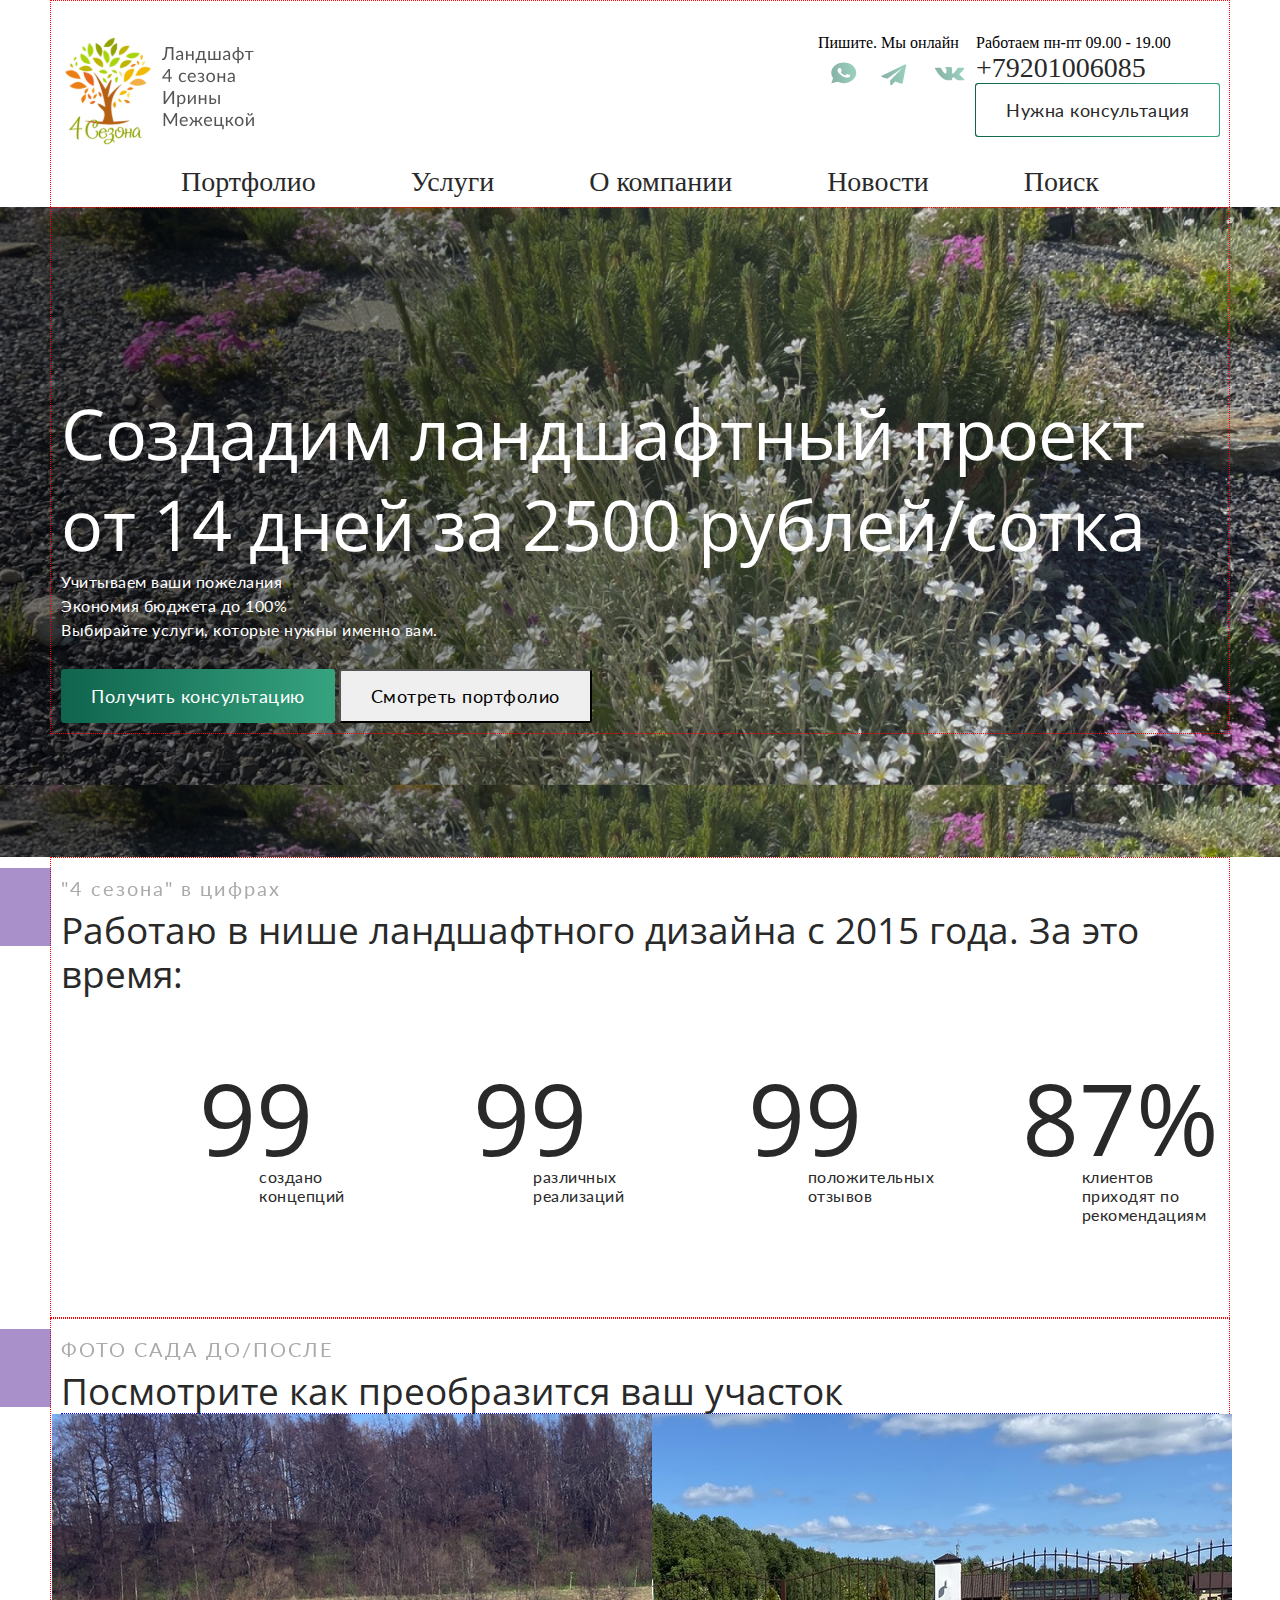
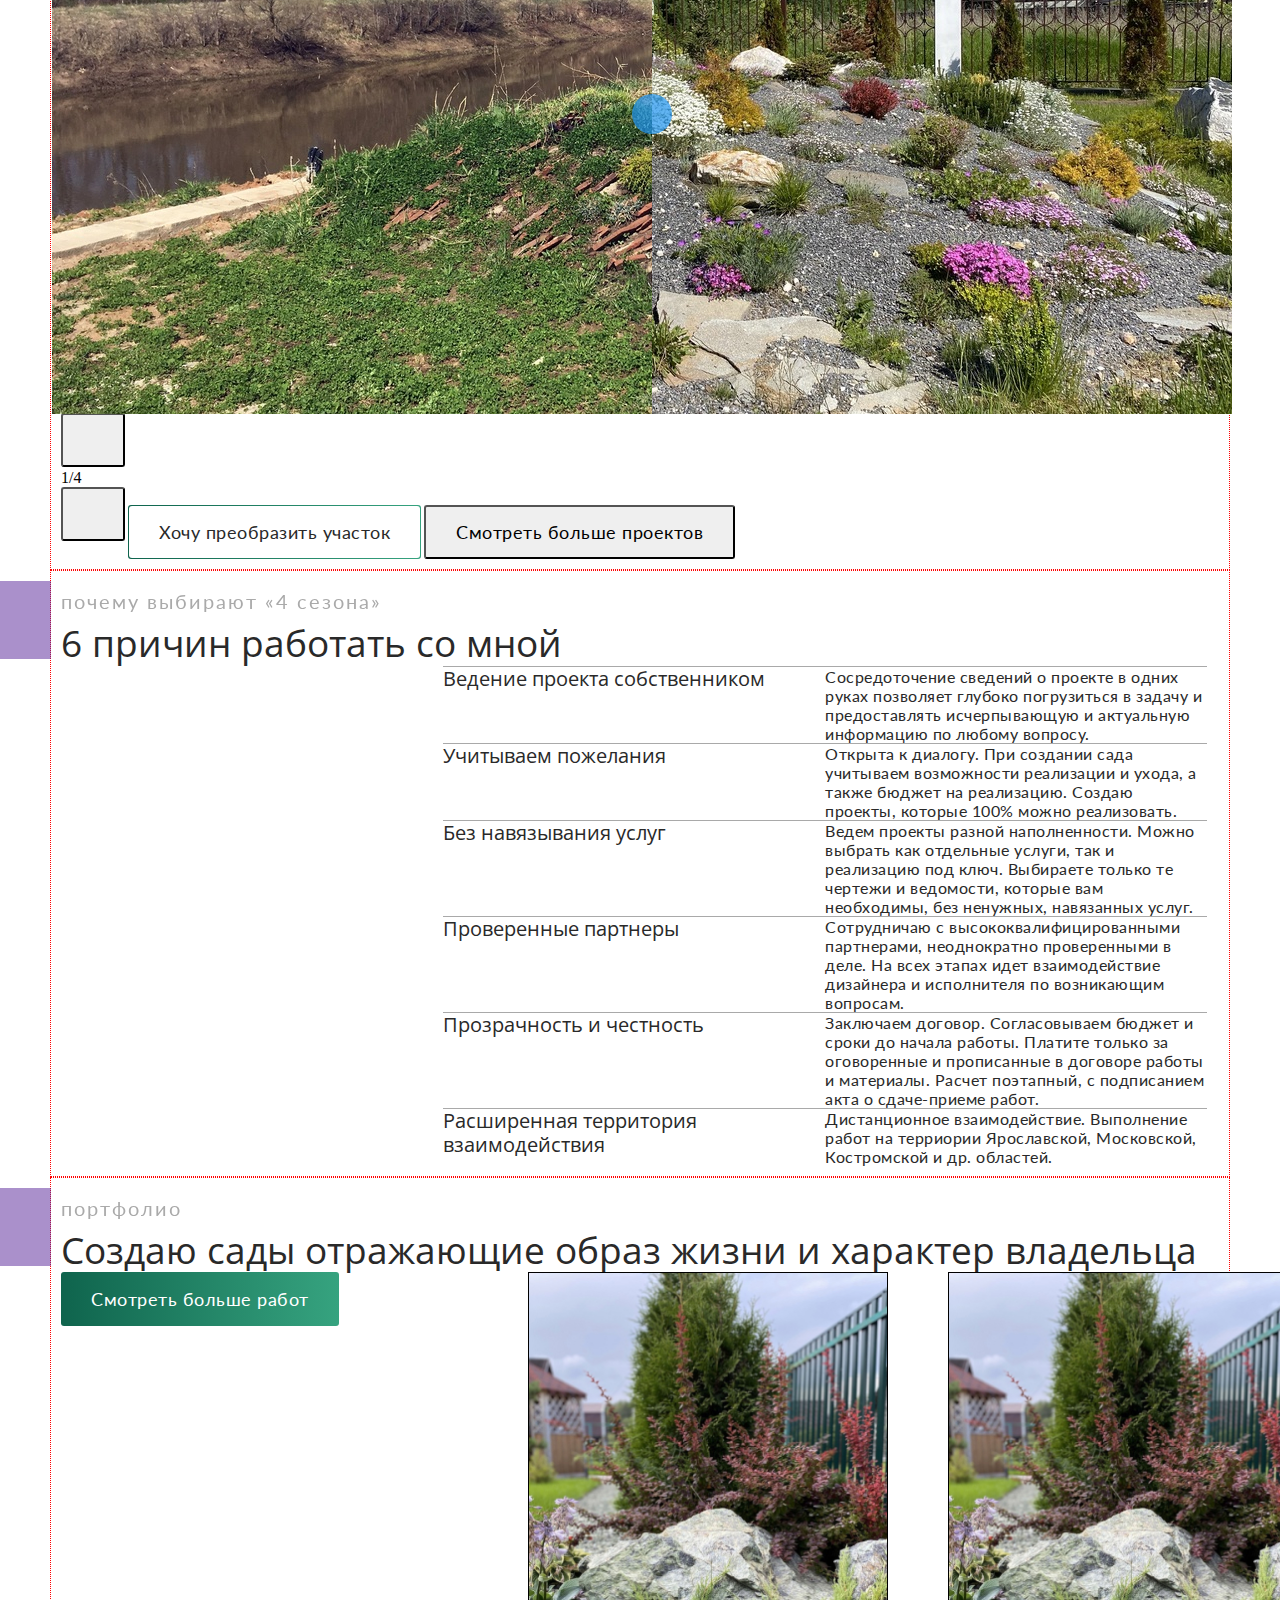
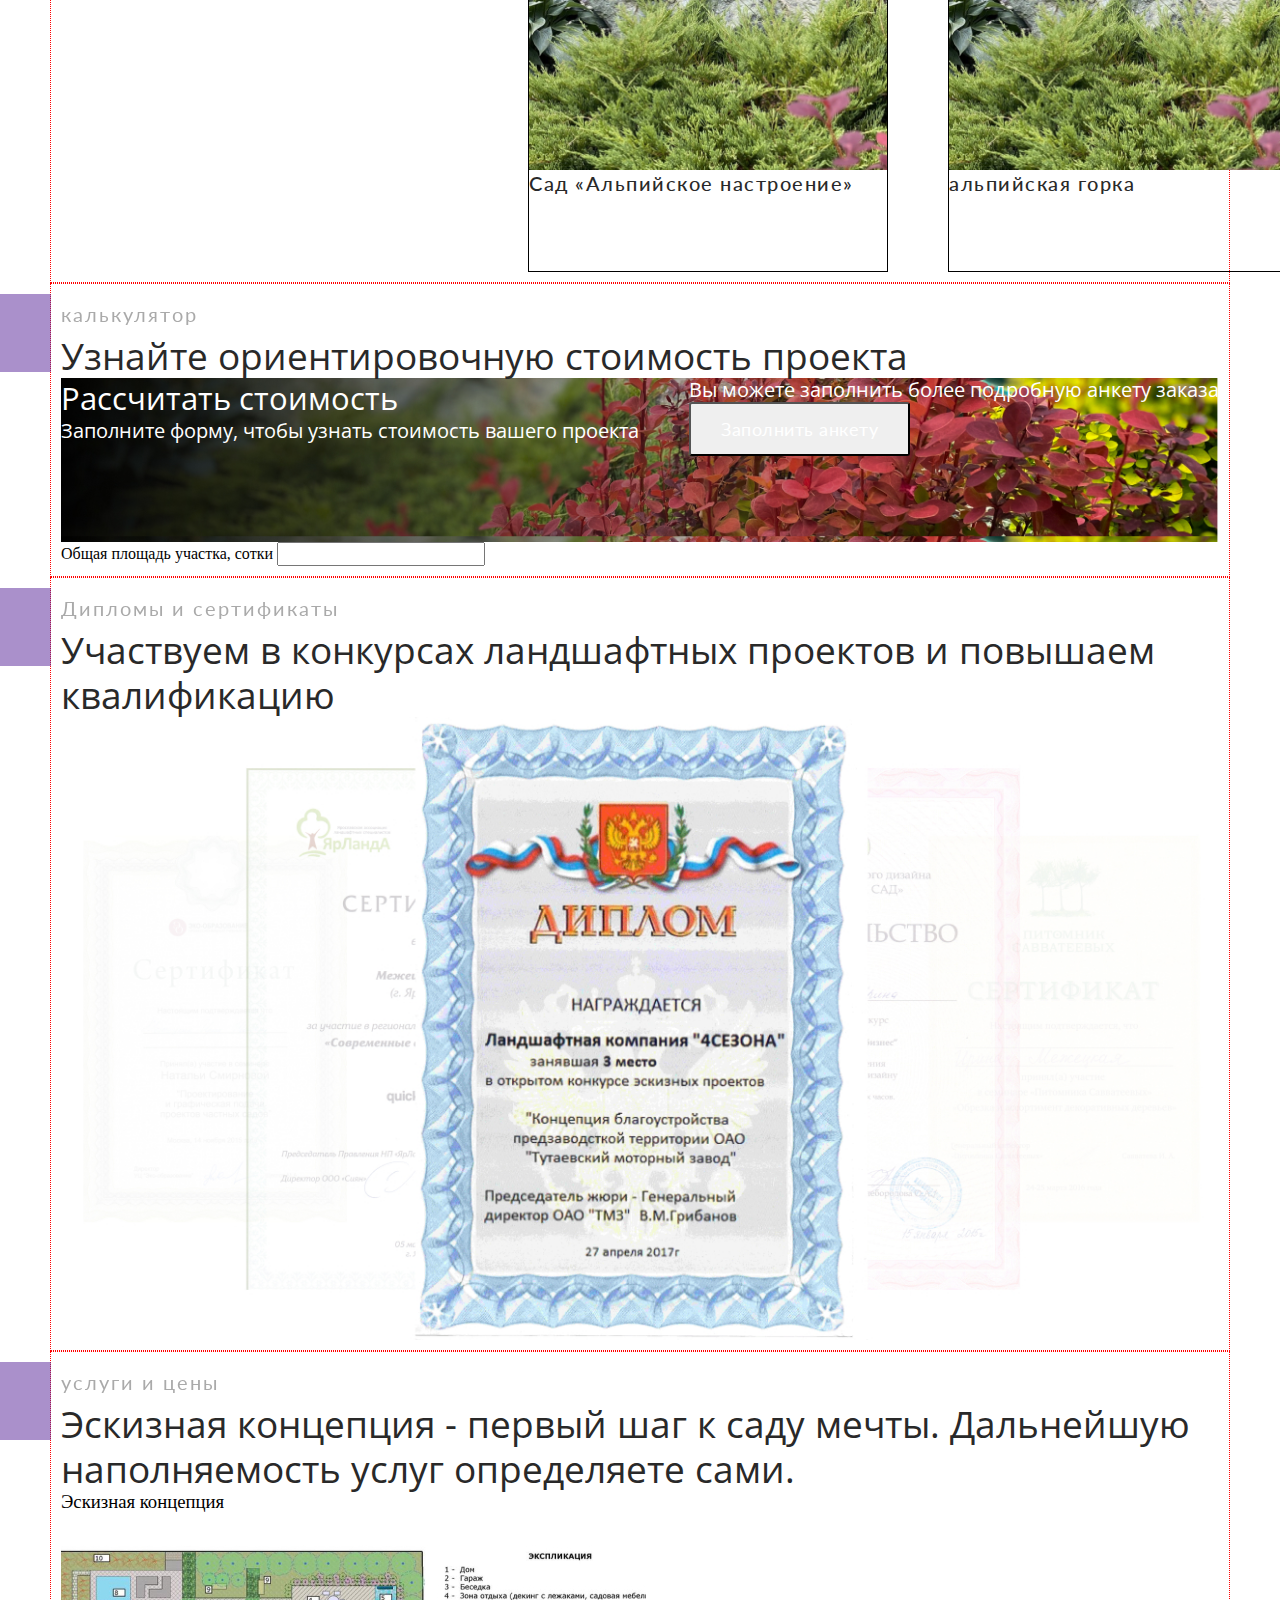
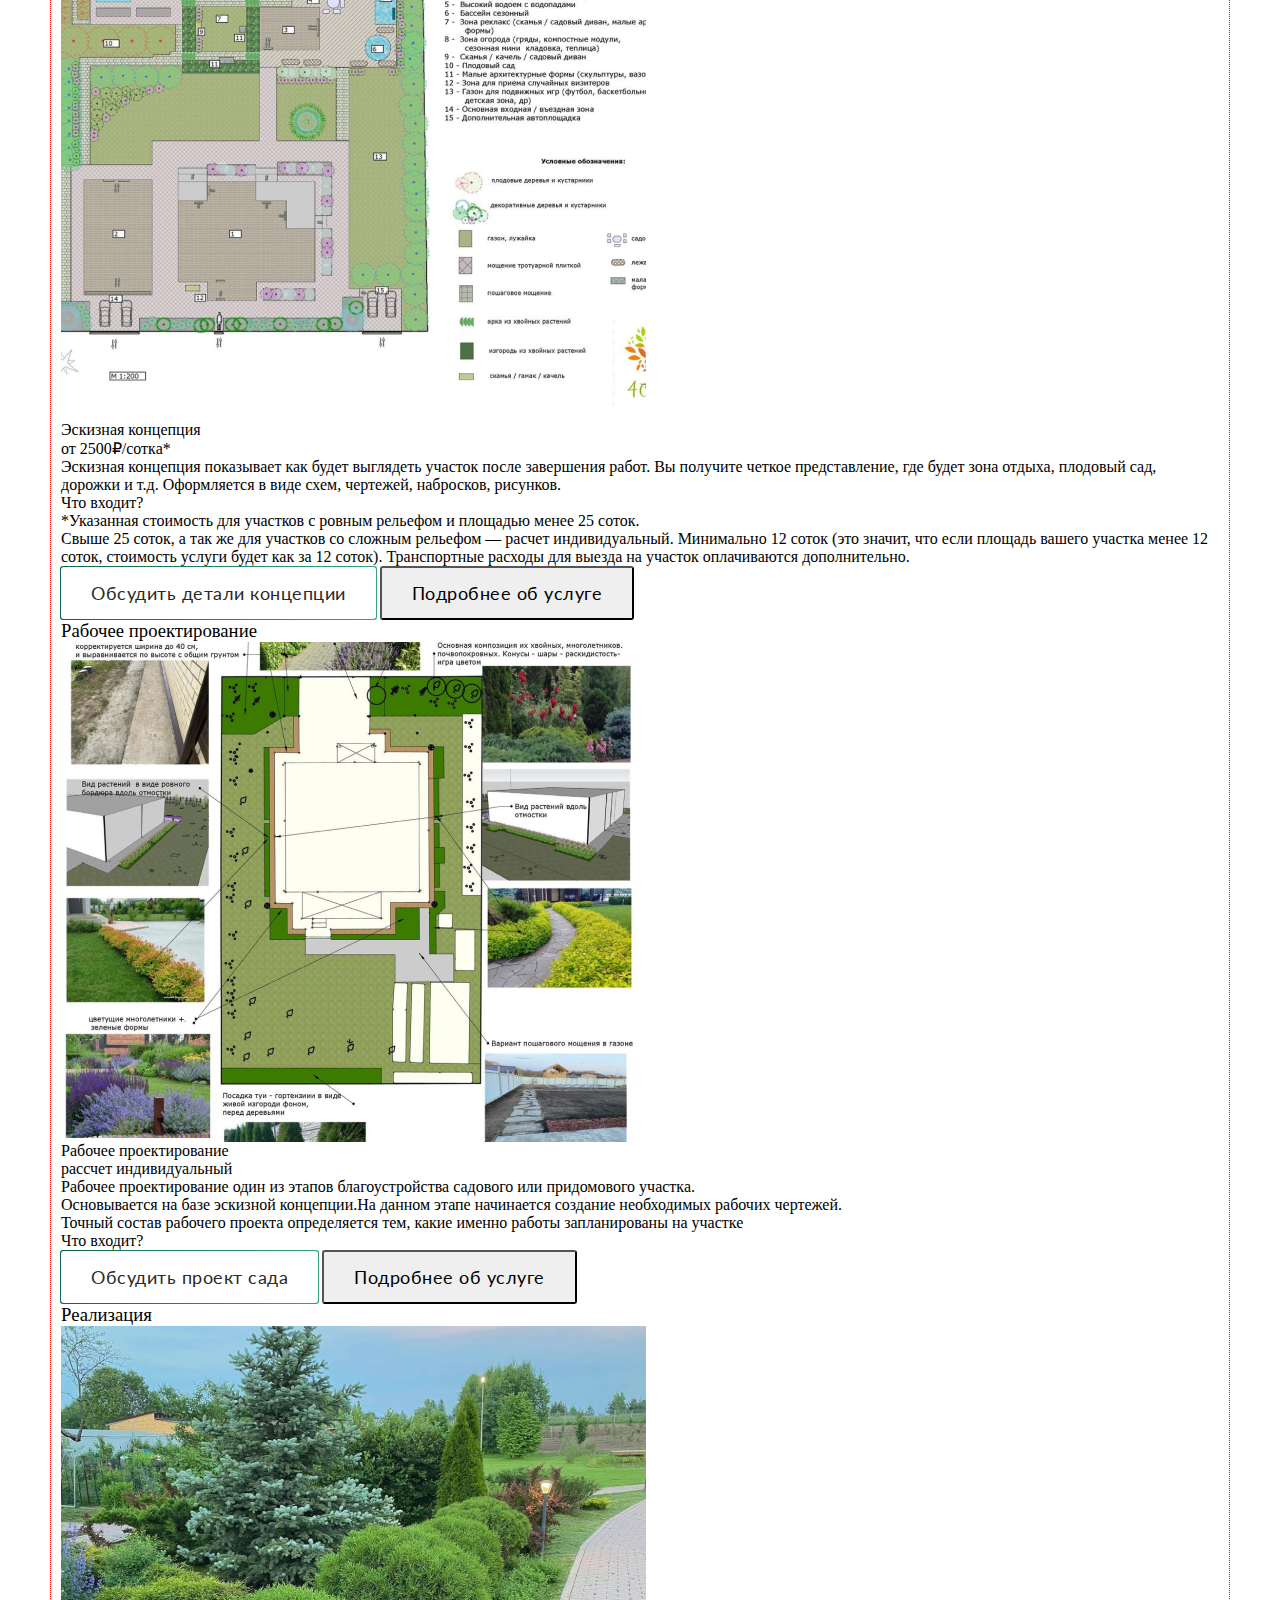
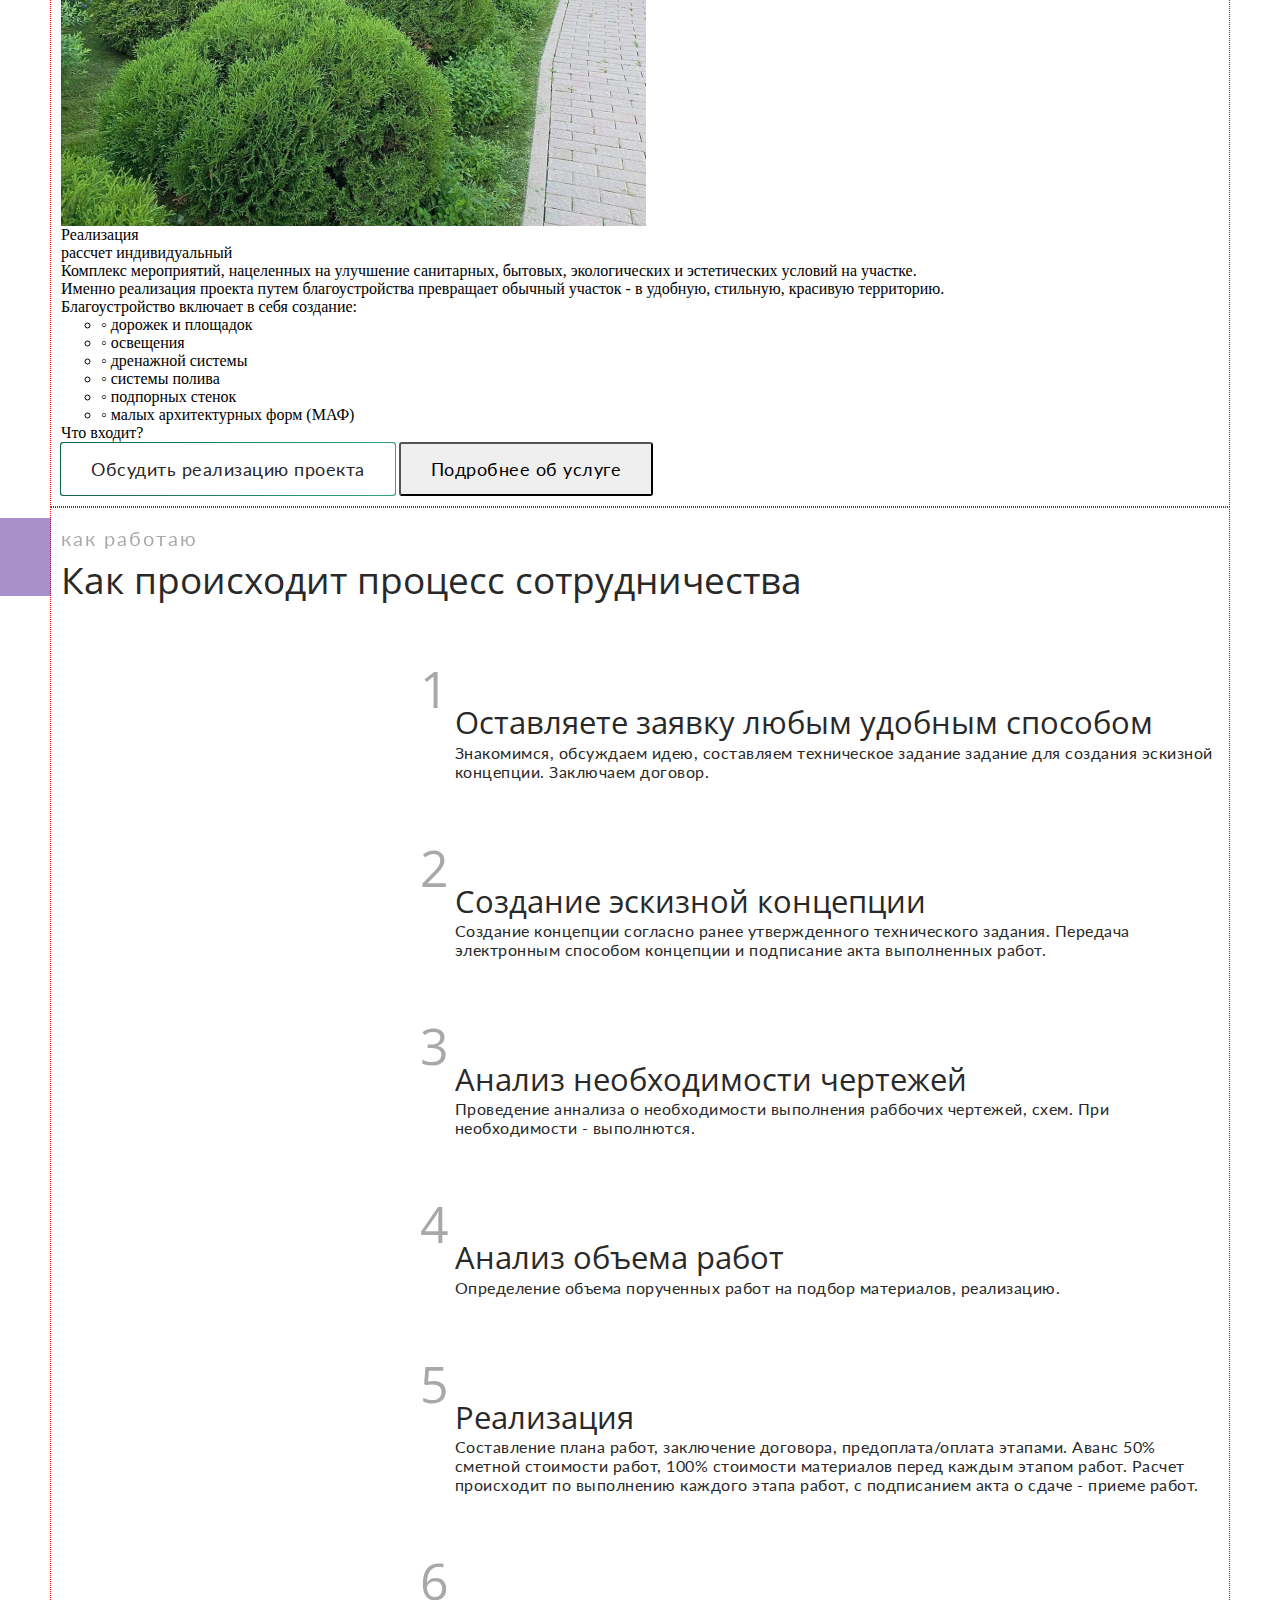
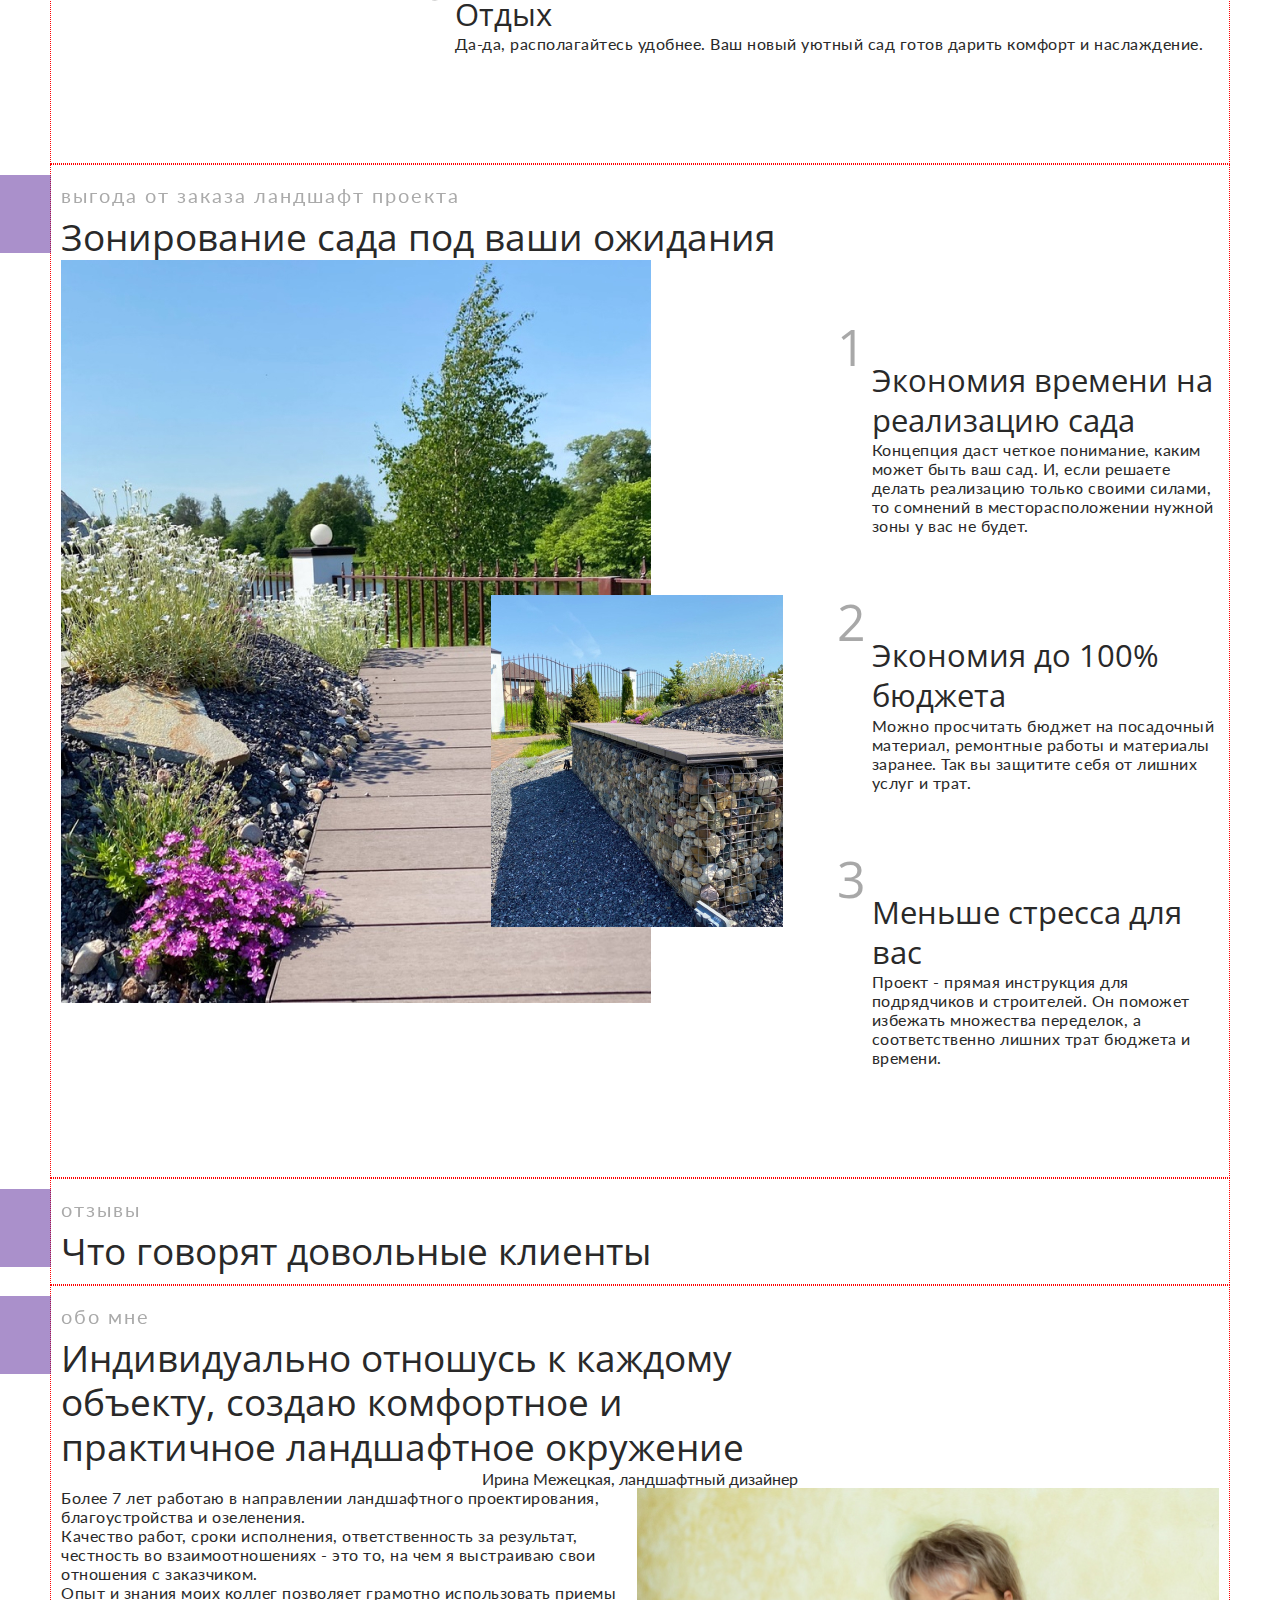
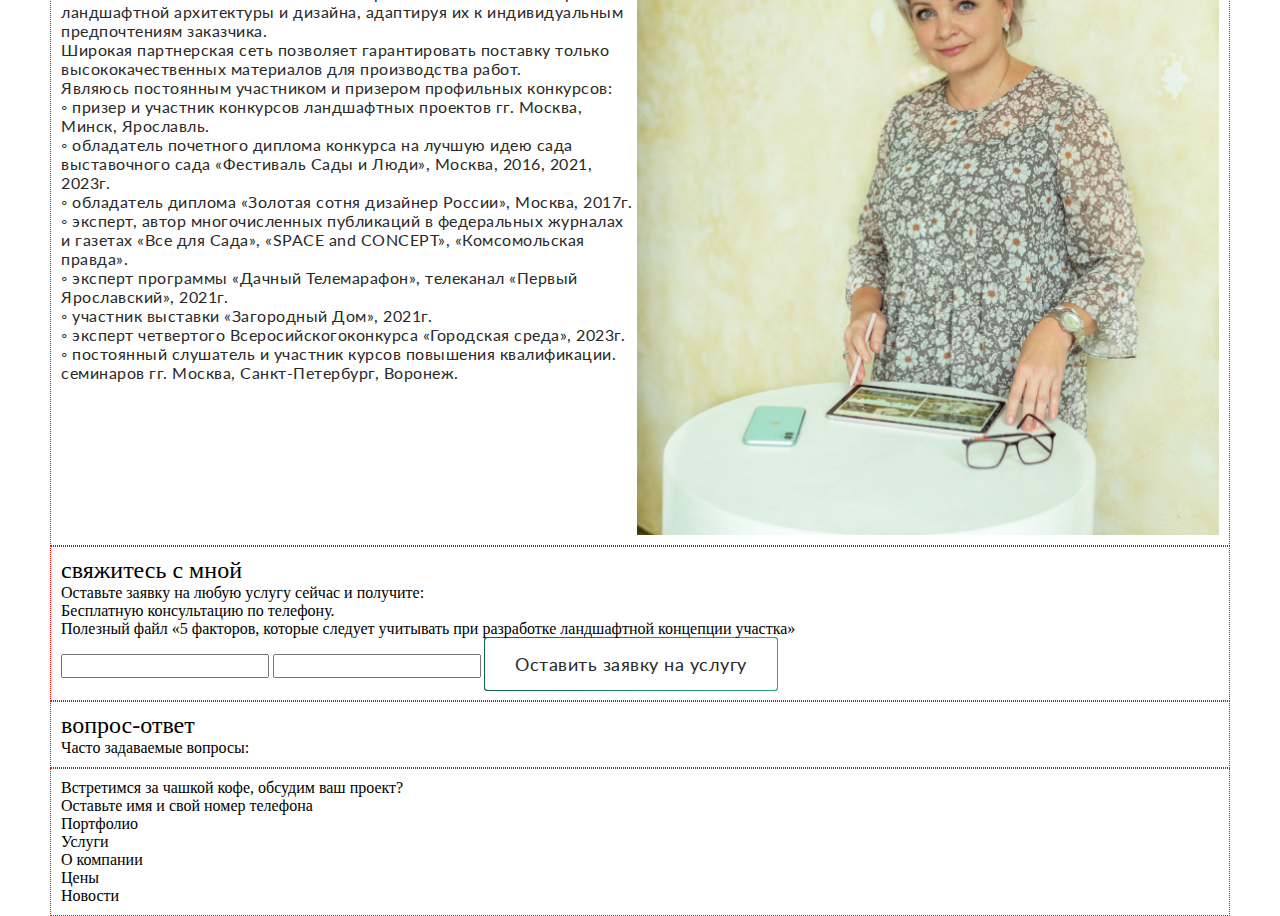
==== index.html @ 8b42a048 "fix: style of buttons" ====
<!DOCTYPE html>
<html lang="en">

<head>
    <meta charset="UTF-8">
    <meta name="viewport" content="width=device-width, initial-scale=1.0">
    <link rel="stylesheet" href="styles.css">
    <link rel="preconnect" href="https://fonts.googleapis.com">
    <link rel="preconnect" href="https://fonts.gstatic.com" crossorigin>
    <link href="https://fonts.googleapis.com/css2?family=Lato&family=Open+Sans&display=swap" rel="stylesheet">
    <title>Document</title>
</head>

<body>
    <header class="header">
        <div class="container">
            <div class="header-up">
                <div class="logo">
                    <img src="./images/header/лого.svg" alt="">
                    <a href="./images/header/лого.svg" class="logoimg"></a>
                </div>
                <div class="contact-info">
                    <div class="contact-info_social">
                        <div class="contact-info_text">Пишите. Мы онлайн</div>
                        <ul class="social-list">
                            <li class="social-list_item"><a href="watsap.ru"><img src="./images/header/whatsapp.svg"
                                        alt=""></a></li>
                            <li class="social-list_item"><a href="telegram.ru"><img src="./images/header/telegram.svg"
                                        alt=""></a></li>
                            <li class="social-list_item"><a href="vk.ru"><img src="./images/header/vk.svg" alt=""></a>
                            </li>
                        </ul>
                    </div>
                    <div class="contact-info_work">
                        <div class="work_time">Работаем пн-пт 09.00 - 19.00</div>
                        <a href="" class="tel">+79201006085</a>
                        <button class="button-white">Нужна консультация</button>
                    </div>
                </div>
            </div>
            <nav class="main-navigation">
                <ul class="nav-list">
                    <li class="nav-item"><a href="">Портфолио</a></li>
                    <li class="nav-item"><a href="">Услуги</a></li>
                    <li class="nav-item"><a href="">О компании</a></li>
                    <li class="nav-item"><a href="">Новости</a></li>
                    <li class="nav-item"><a href="">Поиск</a></li>
                </ul>

            </nav>
        </div>
    </header>
    <main class="main">
        <section class="main-screen">
            <div class="container">
                <h1 class="main_title">Создадим ландшафтный проект</h1>
                <p class="main_title">от 14 дней за 2500 рублей/сотка</p>
                <p class="main-description">Учитываем ваши пожелания <br>
                    Экономия бюджета до 100%<br>
                    Выбирайте услуги, которые нужны именно вам.</p>
                <button class="cons button-green">Получить консультацию</button>
                <button class="portfolio">Смотреть портфолио</button>
            </div>
        </section>
        <!-- 2 -->
        <sectoin class="about">
            <div class="container">
                <h2 class="descriptoin_20_R">"4 сезона" в цифрах</h2>
                <p class="about h2_37_R">Работаю в нише ландшафтного дизайна с 2015 года. За это время:</p>
                <ul class="about-list">
                    <li class="about-item">
                        <p class="about-number Numeric_100_R">99</p>
                        <p class="about-text text_16_R">создано концепций</p>
                    </li>
                    <li class="about-item">
                        <p class="about-number Numeric_100_R">99</p>
                        <p class="about-text text_16_R">различных реализаций</p>
                    </li>
                    <li class="about-item">
                        <p class="about-number Numeric_100_R">99</p>
                        <p class="about-text text_16_R">положительных отзывов</p>
                    </li>
                    <li class="about-item">
                        <p class="about-number Numeric_100_R">87%</p>
                        <p class="about-text text_16_R">клиентов приходят по рекомендациям</p>
                    </li>
                </ul>
            </div>
        </sectoin>
        <!-- 3 -->
        <section class="foto">
            <div class="container">
                <h2 class="descriptoin_20_R">ФОТО САДА ДО/ПОСЛЕ</h2>
                <P class="about h2_37_R">Посмотрите как преобразится ваш участок</P>

                <div class="foto-slider-container">
                    <div class="img-comp-container">
                        <div class="img-comp-img">
                            <img src="images/mainpage/slider1-1.jpg">
                        </div>
                        <div class="img-comp-img img-comp-overlay">
                            <img src="images/mainpage/slider1-2.jpg">
                        </div>
                    </div>
                </div>
                <button class="prev"><img src="" alt=""> </button>
                <div class="counter">1/4</div>
                <button class="next"><img src="" alt=""> </button>
                <button class="cons button-white">Хочу преобразить участок</button>
                <button class="portfolio">Смотреть больше проектов</button>
            </div>
        </section>
        <!-- 4 -->
        <section class="cause">
            <div class="container">
                <h2 class="descriptoin_20_R">почему выбирают «4 сезона»</h2>
                <p class="about h2_37_R">6 причин работать со мной</p>
                <ul class="cause-list">
                    <li class="cause-item">
                        <div></div>
                        <div class="H5_20_R">Ведение проекта собственником</div>
                        <div class="text_16_R">Сосредоточение сведений о проекте в одних руках позволяет глубоко
                            погрузиться в задачу и
                            предоставлять исчерпывающую и актуальную информацию по любому вопросу.</div>
                    </li>
                    <li class="cause-item">
                        <div></div>
                        <div class="H5_20_R">Учитываем пожелания</div>
                        <div class="text_16_R">Открыта к диалогу. При создании сада учитываем возможности реализации и
                            ухода, а также
                            бюджет на реализацию.
                            Создаю проекты, которые 100% можно реализовать.</div>

                    </li>
                    <li class="cause-item">
                        <div></div>
                        <div class="H5_20_R">Без навязывания услуг</div>
                        <div class="text_16_R">Ведем проекты разной наполненности. Можно выбрать как отдельные услуги,
                            так и реализацию
                            под ключ.
                            Выбираете только те чертежи и ведомости, которые вам необходимы, без ненужных, навязанных
                            услуг.</div>

                    </li>
                    <li class="cause-item">
                        <div></div>
                        <div class="H5_20_R">Проверенные партнеры</div>
                        <div class="text_16_R">Сотрудничаю с высококвалифицированными партнерами, неоднократно
                            проверенными в деле.
                            На всех этапах идет взаимодействие дизайнера и исполнителя по возникающим вопросам.</div>

                    </li>
                    <li class="cause-item">
                        <div></div>
                        <div class="H5_20_R">Прозрачность и честность</div>
                        <div class="text_16_R">Заключаем договор. Согласовываем бюджет и сроки до начала работы. Платите
                            только за
                            оговоренные и прописанные в договоре работы и материалы.
                            Расчет поэтапный, с подписанием акта о сдаче-приеме работ.</div>

                    </li>
                    <li class="cause-item">
                        <div></div>
                        <div class="H5_20_R">Расширенная территория взаимодействия</div>
                        <div class="text_16_R">Дистанционное взаимодействие.
                            Выполнение работ на терриории Ярославской, Московской, Костромской и др. областей.</div>

                    </li>
                </ul>

            </div>
        </section>
        <!-- 5 -->
        <section class="portfolio">
            <div class="container">
                <h2 class="descriptoin_20_R">портфолио</h2>
                <p class="about h2_37_R">Создаю сады отражающие образ жизни и характер владельца</p>
                <div class="slider-container">
                    <button class="button-green">Смотреть больше работ</button>
                    <!-- <div class="slider">
                        <div class="slider-card">
                            <img class="slider-card_img" src="./images/mainpage/portfolio1.jpg" alt="">
                            <p class="slider-card_description"></p>
                        </div>


                        <div class="slider-card">
                            <img class="slider-card_img" src="./images/mainpage/portfolio2.jpg" alt="">
                            <p class="slider-card_description"></p>
                        </div>
                        <div class="slider-card">
                            <img class="slider-card_img" src="./images/mainpage/portfolio3.jpg" alt="">
                            <p class="slider-card_description"></p>
                        </div>
                        <div class="slider-card">
                            <img class="slider-card_img" src="./images/mainpage/portfolio4.jpg" alt="">
                            <p class="slider-card_description"></p>
                        </div>
                        <div class="slider-card">
                            <img class="slider-card_img" src="./images/mainpage/portfolio5.jpg" alt="">
                            <p class="slider-card_description"></p>
                        </div>
                        <div class="slider-card">
                            <img class="slider-card_img" src="./images/mainpage/portfolio6.jpg" alt="">
                            <p class="slider-card_description"></p>
                        </div>

                    </div> -->


                    <div class="slider">

                        <div class="slider-card">
                            <img class="slider-card_img" src="./images/mainpage/portfolio1.jpg" alt="">
                            <p class="slider-card_description caption_20_R_130 ">Сад «Альпийское настроение» </p>
                        </div>

                        <div class="slider-card">
                            <img class="slider-card_img" src="./images/mainpage/portfolio2.jpg" alt="">
                            <p class="slider-card_description caption_20_R_130 ">альпийская горка</p>
                        </div>

                        <div class="slider-card">
                            <img class="slider-card_img" src="./images/mainpage/portfolio3.jpg" alt="">
                            <p class="slider-card_description caption_20_R_130 ">альпийская горка</p>
                        </div>

                        <div class="slider-card">
                            <img class="slider-card_img" src="./images/mainpage/portfolio4.jpg" alt="">
                            <p class="slider-card_description caption_20_R_130 ">альпийская горка</p>
                        </div>

                        <div class="slider-card">
                            <img class="slider-card_img" src="./images/mainpage/portfolio5.jpg" alt="">
                            <p class="slider-card_description caption_20_R_130 ">альпийская горка</p>
                        </div>

                        <div class="slider-card">
                            <img class="slider-card_img" src="./images/mainpage/portfolio6.jpg" alt="">
                            <p class="slider-card_description caption_20_R_130 ">альпийская горка</p>
                        </div>
                        
                           <img class="slider-card_img" src="./images/mainpage/portfolio1.jpg" alt="">
            
        
                  
                            <img class="slider-card_img" src="./images/mainpage/portfolio2.jpg" alt="">
                   
                     
                            <img class="slider-card_img" src="./images/mainpage/portfolio3.jpg" alt="">
                     
                    
                            <img class="slider-card_img" src="./images/mainpage/portfolio4.jpg" alt="">
                      
                            <img class="slider-card_img" src="./images/mainpage/portfolio5.jpg" alt="">
                  
                    
                            <img class="slider-card_img" src="./images/mainpage/portfolio6.jpg" alt="">
                  
                    
                    </div>





                </div>
                <!-- <input type="range" min="0" max="100" step="1" value="0"> -->

            </div>



            
        </section>

        <!-- 6 -->
        <section class="calculator">
            <div class="container">
                <h2 class="descriptoin_20_R">калькулятор</h2>
                <p class="about h2_37_R">Узнайте ориентировочную стоимость проекта</p>
                <div class="form-header">
                    <div class="form-header_left">
                        <h3 class="h3_31_R">Рассчитать стоимость</h3>
                        <p class="H5_20_R">Заполните форму, чтобы узнать стоимость вашего проекта</p>
                    </div>
                    <div class="form-header_right">
                        <p class="H5_20_R">Вы можете заполнить более подробную анкету заказа</p>
                        <button>Заполнить анкету</button>
                    </div>
                </div>
                <form action="">
                    <label for="">Общая площадь участка, сотки </label>
                    <input type="number">

                </form>

            </div>
        </section>
        <!-- 7 -->
        <section class="diploms">
            <div class="container">
                <h2 class="descriptoin_20_R">Дипломы и сертификаты</h2>
                <p class="about h2_37_R">Участвуем в конкурсах ландшафтных проектов и повышаем квалификацию</p>
                <img src="images/mainpage/diploms.jpg" alt="">
            </div>
        </section>
        <!-- 8 -->
        <section class="price">
            <div class="container">
                <h2 class="descriptoin_20_R">услуги и цены</h2>
                <p class="about h2_37_R">Эскизная концепция - первый шаг к саду мечты.
                    Дальнейшую наполняемость услуг определяете сами.</p>

                <div class="price-slider">
                    <ul class="price-list">
                        <li class="price-item">
                            <h3>Эскизная концепция</h3>

                            <img src="images/mainpage/price1.jpg" alt="">
                            <div class="sketch-about">
                                <p>Эскизная концепция</p>
                                <p>от 2500₽/сотка*</p>
                                <p>Эскизная концепция показывает как будет выглядеть участок после завершения работ. Вы
                                    получите четкое представление, где будет зона отдыха, плодовый сад, дорожки и т.д.
                                    Оформляется в виде схем, чертежей, набросков, рисунков.</p>
                                <p>Что входит?</p>
                                <p>*Указанная стоимость для участков с ровным рельефом и площадью менее 25 соток.</p>
                                <p>Свыше 25 соток, а так же для участков со сложным рельефом — расчет индивидуальный.
                                    Минимально 12 соток (это значит, что если площадь вашего участка менее 12 соток,
                                    стоимость услуги будет как за 12 соток). Транспортные расходы для выезда на участок
                                    оплачиваются дополнительно.</p>
                                <button class="button-white">Обсудить детали концепции</button>
                                <button>Подробнее об услуге</button>
                            </div>

                        </li>
                        <li class="price-item">
                            <h3>Рабочее проектирование</h3>

                            <img src="images/mainpage/price2.jpg" alt="">
                            <div class="sketch-about">
                                <p>Рабочее проектирование</p>
                                <p>рассчет индивидуальный</p>
                                <p>Рабочее проектирование один из этапов благоустройства садового или придомового участка.</p>
                                <p>Основывается на базе эскизной концепции.На данном этапе начинается создание необходимых рабочих чертежей.</p>
                                <p>Точный состав рабочего проекта определяется тем, какие именно работы запланированы на участке</p>
                                <p>Что входит?</p>
                                <button class="button-white">Обсудить проект сада</button>
                                <button>Подробнее об услуге</button>
                            </div>


                        </li>
                        <li class="price-item">
                            <h3>Реализация</h3>
                            <img src="images/mainpage/price3.jpg" alt="">
                            <div class="sketch-about">
                                <p>Реализация</p>
                                <p>рассчет индивидуальный</p>
                                <p>Комплекс мероприятий, нацеленных на улучшение санитарных, бытовых, экологических и эстетических условий на участке.</p>
                                <p>Именно реализация проекта путем благоустройства превращает обычный участок - в удобную, стильную, красивую территорию.</p>
                                <p>Благоустройство включает в себя создание:</p>
                                <ul>
                                    <li>◦ дорожек и площадок</li>
                                    <li>◦ освещения</li>
                                    <li>◦ дренажной системы</li>
                                    <li>◦ системы полива</li>
                                    <li>◦ подпорных стенок</li>
                                    <li>◦ малых архитектурных форм (МАФ)</li>
                                </ul>

                                <p>Что входит?</p>
                                <button class="button-white">Обсудить реализацию проекта</button>
                                <button>Подробнее об услуге</button>
                            </div>

                        </li>
                    </ul>

                </div>
            </div>
        </section>
        <!-- 9 -->
        <section class="howwork">
            <div class="container">
                <h2 class="descriptoin_20_R">как работаю</h2>
                <p class="about h2_37_R">Как происходит процесс сотрудничества</p>
                <ul class="howwork_list">
                    <li class="howwork_item">
                        <p class="howwork-item_number numeric_50_R">1</p>
                        <h3 class="h3_31_R">Оставляете заявку любым удобным способом</h3>
                        <p class="text_16_R">Знакомимся, обсуждаем идею, составляем техническое задание задание для
                            создания эскизной
                            концепции. Заключаем договор.</p>
                    </li>
                    <li class="howwork_item">
                        <p class="howwork-item_number numeric_50_R">2</p>
                        <h3 class="h3_31_R">Создание эскизной концепции</h3>
                        <p class="text_16_R">Создание концепции согласно ранее утвержденного технического задания.
                            Передача электронным способом концепции и подписание акта выполненных работ.</p>
                    </li>
                    <li class="howwork_item">
                        <p class="howwork-item_number numeric_50_R">3</p>
                        <h3 class="h3_31_R">Анализ необходимости чертежей</h3>
                        <p class="text_16_R">Проведение аннализа о необходимости выполнения раббочих чертежей, схем. При
                            необходимости -
                            выполнются.</p>
                    </li>
                    <li class="howwork_item">
                        <p class="howwork-item_number numeric_50_R">4</p>
                        <h3 class="h3_31_R">Анализ объема работ</h3>
                        <p class="text_16_R">Определение объема порученных работ на подбор материалов, реализацию.</p>
                    </li>
                    <li class="howwork_item">
                        <p class="howwork-item_number numeric_50_R  ">5</p>
                        <h3 class="h3_31_R">Реализация</h3>
                        <p class="text_16_R">Составление плана работ, заключение договора, предоплата/оплата этапами.
                            Аванс 50% сметной стоимости работ, 100% стоимости материалов перед каждым этапом работ.
                            Расчет происходит по выполнению каждого этапа работ, с подписанием акта о сдаче - приеме
                            работ.</p>
                    </li>
                    <li class="howwork_item">
                        <p class="howwork-item_number numeric_50_R">6</p>
                        <h3 class="h3_31_R">Отдых</h3>
                        <p class="text_16_R">Да-да, располагайтесь удобнее. Ваш новый уютный сад готов дарить комфорт и
                            наслаждение.</p>
                    </li>
                </ul>

            </div>
        </section>
        <!-- 10 -->
        <section class="benefit">
            <div class="container">
                <h2 class="descriptoin_20_R">выгода от заказа ландшафт проекта</h2>
                <p class="about h2_37_R">Зонирование сада под ваши ожидания</p>
                <div class="benefit-content">
                    <div class="benefit-imgs">
                    <img class="benefit_mine-img" src="./images/mainpage/benefit1.jpg" alt="">
                    <img class="benefit_second-img"src="./images/mainpage/benefit2.jpg" alt="">
                 </div>
                    <ul class="benefit-list">
                        <li class="benefit-item">
                            <p class="benefit-number numeric_50_R">1</p>
                            <h3 class="h3_31_R">Экономия времени на реализацию сада</h3>
                            <p class="text_16_R">Концепция даст четкое понимание, каким может быть ваш сад. И, если
                                решаете делать реализацию
                                только своими силами, то сомнений в месторасположении нужной зоны у вас не будет.</p>
                        </li>
                        <li class="benefit-item">
                            <p class="benefit-number numeric_50_R">2</p>
                            <h3 class="h3_31_R">Экономия до 100% бюджета</h3>
                            <p class="text_16_R">Можно просчитать бюджет на посадочный материал, ремонтные работы и
                                материалы заранее. Так вы
                                защитите себя от лишних услуг и трат.</p>
                        </li>
                        <li class="benefit-item">
                            <p class="benefit-number numeric_50_R">3</p>
                            <h3 class="h3_31_R">Меньше стресса для вас</h3>
                            <p class="text_16_R">Проект - прямая инструкция для подрядчиков и строителей. Он поможет
                                избежать множества
                                переделок, а соответственно лишних трат бюджета и времени.</p>
                        </li>
                    </ul>
                </div>
            </div>
        </section>
        <!-- 11 -->
        <section class="review">
            <div class="container">
                <h2 class="descriptoin_20_R">отзывы</h2>
                <p class="about h2_37_R">Что говорят довольные клиенты</p>
                <div class="slaider">

                </div>
            </div>

        </section>
        <!-- 12 -->
        <section class="about-me">
            <div class="container">
                <h2 class="descriptoin_20_R">обо мне</h2>
                <p class="about h2_37_R">Индивидуально отношусь к каждому объекту, создаю комфортное и практичное
                    ландшафтное окружение</p>
                <p class="title_16_R about-me_signature">Ирина Межецкая, ландшафтный дизайнер</p>
                <div class="about-me_content">
                    <div class="about-me_text text_16_R ">
                        <p>Более 7 лет работаю в направлении ландшафтного проектирования, благоустройства и озеленения.
                        </p>

                        <p>Качество работ, сроки исполнения, ответственность за результат, честность во взаимоотношениях
                            - это то, на чем я выстраиваю свои отношения с заказчиком.</p>
                        <p>Опыт и знания моих коллег позволяет грамотно использовать приемы ландшафтной архитектуры и
                            дизайна, адаптируя их к индивидуальным предпочтениям заказчика.
                        <p>Широкая партнерская сеть позволяет гарантировать поставку только высококачественных
                            материалов для производства работ.</p>
                        </p>
                        <p>Являюсь постоянным участником и призером профильных конкурсов:</p>
                        <ul class="about-me_list">
                            <li class="about-me_item"> ◦ призер и участник конкурсов ландшафтных проектов гг. Москва,
                                Минск, Ярославль.</li>
                            <li class="about-me_item"> ◦ обладатель почетного диплома конкурса на лучшую идею сада
                                выставочного сада «Фестиваль Сады и Люди», Москва, 2016, 2021, 2023г.</li>
                            <li class="about-me_item"> ◦ обладатель диплома «Золотая сотня дизайнер России», Москва,
                                2017г.</li>
                            <li class="about-me_item"> ◦ эксперт, автор многочисленных публикаций в федеральных журналах
                                и газетах «Все для Сада», «SPACE and CONCEPT», «Комсомольская правда».</li>
                            <li class="about-me_item"> ◦ эксперт программы «Дачный Телемарафон», телеканал «Первый
                                Ярославский», 2021г.</li>
                            <li class="about-me_item"> ◦ участник выставки «Загородный Дом», 2021г.</li>
                            <li class="about-me_item"> ◦ эксперт четвертого Всеросийскогоконкурса «Городская среда»,
                                2023г.</li>
                            <li class="about-me_item"> ◦ постоянный слушатель и участник курсов повышения квалификации.
                                семинаров гг. Москва, Санкт-Петербург, Воронеж.</li>
                        </ul>

                    </div>
                    <div class="about-me_foto">
                        <img src=".//images/mainpage/aboutfoto.jpg" alt="">
                    </div>
                </div>
            </div>
        </section>
        <!-- 13 -->
        <section class="connection">
            <div class="container">
                <h2>свяжитесь с мной</h2>
                <p>Оставьте заявку на любую услугу сейчас и получите:</p>
                <p>Бесплатную консультацию по телефону.</p>
                <p>Полезный файл «5 факторов, которые следует учитывать при разработке ландшафтной концепции участка»
                </p>
                <form action="" class="connection-form">
                    <input type="text" name="" id="">
                    <input type="tel" name="" id="">
                    <button type="submit" class=" button-white">Оставить заявку на услугу</button>
                </form>

            </div>
        </section>
        <!-- 14 -->
        <section class="qa">
            <div class="container">
                <h2>вопрос-ответ</h2>
                <p>Часто задаваемые вопросы:</p>

            </div>
        </section>






    </main>

    <footer class="footer">
        <div class="container">
<div class="footer-content">
    <div><p>
        Встретимся за чашкой кофе, обсудим ваш проект?
    </p>
    <p>Оставьте имя и свой номер телефона</p>


</div>
    <div></div>
    <div></div>

</div>
<nav class="footer-nav">
    <ul class="li">Портфолио</ul>
    <ul class="li">Услуги</ul>
    <ul class="li">О компании</ul>
    <ul class="li">Цены</ul>
    <ul class="li">Новости</ul>
</nav>

        </div>

    </footer>
    <script>
        function initComparisons() {
            var x, i;
            /*find all elements with an "overlay" class:*/
            x = document.getElementsByClassName("img-comp-overlay");
            for (i = 0; i < x.length; i++) {
                /*once for each "overlay" element:
                pass the "overlay" element as a parameter when executing the compareImages function:*/
                compareImages(x[i]);
            }
            function compareImages(img) {
                var slider, img, clicked = 0, w, h;
                /*get the width and height of the img element*/
                w = 1200;
                h = 600;
                /*set the width of the img element to 50%:*/
                img.style.width = (w / 2) + "px";
                /*create slider:*/
                slider = document.createElement("DIV");
                slider.setAttribute("class", "img-comp-slider");
                /*insert slider*/
                img.parentElement.insertBefore(slider, img);
                /*position the slider in the middle:*/
                slider.style.top = (h / 2) - (slider.offsetHeight / 2) + "px";
                slider.style.left = (w / 2) - (slider.offsetWidth / 2) + "px";
                /*execute a function when the mouse button is pressed:*/
                slider.addEventListener("mousedown", slideReady);
                /*and another function when the mouse button is released:*/
                window.addEventListener("mouseup", slideFinish);
                /*or touched (for touch screens:*/
                slider.addEventListener("touchstart", slideReady);
                /*and released (for touch screens:*/
                window.addEventListener("touchstop", slideFinish);
                function slideReady(e) {
                    /*prevent any other actions that may occur when moving over the image:*/
                    e.preventDefault();
                    /*the slider is now clicked and ready to move:*/
                    clicked = 1;
                    /*execute a function when the slider is moved:*/
                    window.addEventListener("mousemove", slideMove);
                    window.addEventListener("touchmove", slideMove);
                }
                function slideFinish() {
                    /*the slider is no longer clicked:*/
                    clicked = 0;
                }
                function slideMove(e) {
                    var pos;
                    /*if the slider is no longer clicked, exit this function:*/
                    if (clicked == 0) return false;
                    /*get the cursor's x position:*/
                    pos = getCursorPos(e)
                    /*prevent the slider from being positioned outside the image:*/
                    if (pos < 0) pos = 0;
                    if (pos > w) pos = w;
                    /*execute a function that will resize the overlay image according to the cursor:*/
                    slide(pos);
                }
                function getCursorPos(e) {
                    var a, x = 0;
                    e = e || window.event;
                    /*get the x positions of the image:*/
                    a = img.getBoundingClientRect();
                    /*calculate the cursor's x coordinate, relative to the image:*/
                    x = e.pageX - a.left;
                    /*consider any page scrolling:*/
                    x = x - window.pageXOffset;
                    return x;
                }
                function slide(x) {
                    /*resize the image:*/
                    img.style.width = x + "px";
                    /*position the slider:*/
                    slider.style.left = img.offsetWidth - (slider.offsetWidth / 2) + "px";
                }
            }
        }

        initComparisons();
    </script>
</body>

</html>
---- styles.css ----
@charset "UTF-8";
html {
  box-sizing: border-box;
  scroll-behavior: smooth;
}

* {
  -webkit-tap-highlight-color: transparent;
}

*,
*::after,
*::before {
  box-sizing: inherit;
}

ul[class],
ol[class] {
  padding: 0;
}

body,
h1,
h2,
h3,
h4,
h5,
h6,
p,
ul[class],
ol[class],
li,
figure,
figcaption,
blockquote,
dl,
dd {
  margin: 0;
}

ul[class] {
  list-style: none;
}

img {
  max-width: 100%;
  display: block;
}

input,
button,
textarea,
select {
  font: inherit;
}

h1, h2, h3 {
  font-weight: 400;
}

.text_16_R {
  font-family: "Lato", sans-serif;
  font-size: 16px;
  font-style: normal;
  line-height: 110% px;
  letter-spacing: 0.5px;
  color: #292929;
}

.title_16_R {
  font-family: "Lato", sans-serif;
  font-size: 16px;
  font-style: normal;
  letter-spacing: 0px;
  color: #292929;
}

button {
  font-family: "Lato", sans-serif;
  font-size: 18px;
  font-style: normal;
  letter-spacing: 0.5px;
}

.descriptoin_20_R {
  font-family: "Lato", sans-serif;
  font-size: 20px;
  font-style: normal;
  line-height: 40px;
  letter-spacing: 2px;
  color: #545454;
}

.caption_20_R_130 {
  font-family: "Lato", sans-serif;
  font-size: 20px;
  font-style: normal;
  font-weight: 500;
  line-height: 130%;
  letter-spacing: 1.5px;
  color: #292929;
}

.H5_20_R {
  font-family: "Open Sans", sans-serif;
  font-size: 20px;
  font-style: normal;
  line-height: 120%;
  letter-spacing: 0px;
  color: #292929;
}

.h3_31_R {
  font-family: "Open Sans", sans-serif;
  font-size: 31px;
  font-style: normal;
  line-height: 130%;
  letter-spacing: 0px;
  color: #292929;
}

.h2_37_R {
  font-family: "Open Sans", sans-serif;
  font-size: 37px;
  font-style: normal;
  line-height: 120%;
  letter-spacing: 0px;
  color: #292929;
}

.numeric_50_R {
  font-family: "Open Sans", sans-serif;
  font-size: 50px;
  font-style: normal;
  line-height: 130%;
  letter-spacing: 0px;
  color: #545454;
}

.Numeric_100_R {
  font-family: "Open Sans", sans-serif;
  font-size: 100px;
  font-style: normal;
  line-height: 100%;
  letter-spacing: 0px;
  color: #292929;
}

.text_16_R {
  font-family: "Lato", sans-serif;
  font-size: 16px;
  font-style: normal;
  line-height: 110% px;
  letter-spacing: 0.5px;
  color: #292929;
}

.title_16_R {
  font-family: "Lato", sans-serif;
  font-size: 16px;
  font-style: normal;
  letter-spacing: 0px;
  color: #292929;
}

button {
  font-family: "Lato", sans-serif;
  font-size: 18px;
  font-style: normal;
  letter-spacing: 0.5px;
}

.descriptoin_20_R {
  font-family: "Lato", sans-serif;
  font-size: 20px;
  font-style: normal;
  line-height: 40px;
  letter-spacing: 2px;
  color: #545454;
}

.caption_20_R_130 {
  font-family: "Lato", sans-serif;
  font-size: 20px;
  font-style: normal;
  font-weight: 500;
  line-height: 130%;
  letter-spacing: 1.5px;
  color: #292929;
}

.H5_20_R {
  font-family: "Open Sans", sans-serif;
  font-size: 20px;
  font-style: normal;
  line-height: 120%;
  letter-spacing: 0px;
  color: #292929;
}

.h3_31_R {
  font-family: "Open Sans", sans-serif;
  font-size: 31px;
  font-style: normal;
  line-height: 130%;
  letter-spacing: 0px;
  color: #292929;
}

.h2_37_R {
  font-family: "Open Sans", sans-serif;
  font-size: 37px;
  font-style: normal;
  line-height: 120%;
  letter-spacing: 0px;
  color: #292929;
}

.numeric_50_R {
  font-family: "Open Sans", sans-serif;
  font-size: 50px;
  font-style: normal;
  line-height: 130%;
  letter-spacing: 0px;
  color: #545454;
}

.Numeric_100_R {
  font-family: "Open Sans", sans-serif;
  font-size: 100px;
  font-style: normal;
  line-height: 100%;
  letter-spacing: 0px;
  color: #292929;
}

.container {
  max-width: 1180px;
  margin: 0 auto;
  border: 1px dotted red;
  padding: 10px;
}

button {
  width: -moz-fit-content;
  width: fit-content;
  padding: 0 30px 0;
  height: 54px;
  border-radius: 3px;
}
button .prev {
  border: none;
}

.button-green {
  background-image: linear-gradient(to right, #0F644D, #36A37F);
  border: none;
  color: #FFFFFF;
}

.button-white {
  border: none;
  height: 52px;
  color: #292929;
  background-color: #FFFFFF;
  position: relative;
}
.button-white::before {
  content: "";
  position: absolute;
  top: -1px;
  bottom: -1px;
  left: -1px;
  right: -1px;
  background: linear-gradient(to right, #0F644D, #36A37F);
  border-radius: 3px;
  z-index: -1;
}

a {
  text-decoration: none;
  color: #292929;
  font-size: 28px;
}
a:hover {
  color: #0F644D;
}

.descriptoin_20_R {
  opacity: 0.5;
  position: relative;
}
.descriptoin_20_R::before {
  position: absolute;
  top: 0px;
  left: -102px;
  display: block;
  content: "";
  width: 92px;
  height: 78px;
  background-color: #552197;
}

.numeric_50_R {
  opacity: 0.5;
}

.header {
  height: 207px;
}

.header-up {
  display: flex;
  margin-top: 23px;
}
.header-up .logo {
  width: 50%;
}
.header-up .contact-info {
  width: 50%;
  margin-left: auto;
  display: flex;
}
.header-up .contact-info .social-list {
  display: flex;
}
.header-up .contact-info .contact-info_work {
  display: flex;
  flex-direction: column;
}
.header-up .contact-info .contact-info_social {
  margin-left: auto;
}

.main-navigation {
  margin: 20px 120px;
}
.main-navigation .nav-list {
  display: flex;
  flex-direction: row;
  justify-content: space-between;
  width: 100%;
}

.main-screen {
  color: #FFFFFF;
  height: 650px;
  background-image: url("./images/mainpage/maincover.jpg");
  background-size: 100% auto;
  overflow: hidden;
}
.main-screen h1 {
  margin-top: 170px;
}
.main-screen .main_title {
  font-size: 70px;
  letter-spacing: -0.5px;
  line-height: 130%;
  font: 400;
  font-family: "Open Sans", sans-serif;
  font-weight: normal;
}
.main-screen .main-description {
  width: 35%;
  font-family: "Lato", sans-serif;
  font-size: 16px;
  line-height: 150%;
  letter-spacing: 0.5px;
}
.main-screen button {
  margin-top: 27px;
}

.about {
  max-height: 500px;
}
.about ul.about-list {
  display: flex;
  flex-direction: row;
  width: 1020px;
  margin-left: auto;
  justify-content: space-between;
  margin-top: 70px;
  margin-bottom: 140px;
}
.about .about-item {
  position: relative;
}
.about .about-text {
  position: absolute;
  max-width: 195px;
  left: 60px;
}

.img-comp-container {
  position: relative;
  height: auto;
  width: 1180px;
  margin-left: -10px;
}
.img-comp-container img {
  max-width: none;
}

.img-comp-img {
  position: absolute;
  width: 1180px;
  height: auto;
  overflow: hidden;
}

.img-comp-img img {
  display: block;
  vertical-align: middle;
}

.img-comp-slider {
  position: absolute;
  z-index: 9;
  cursor: ew-resize;
  /*set the appearance of the slider:*/
  width: 40px;
  height: 40px;
  background-color: #2196F3;
  opacity: 0.7;
  border-radius: 50%;
}

.foto-slider-container {
  height: 600px;
  border: 1px dotted blue;
}

.cause-item {
  display: flex;
}
.cause-item div {
  width: 33%;
}
.cause-item div:nth-child(n+2) {
  border-top: 1px solid rgba(84, 84, 84, 0.5);
}

.portfolio .slider-container {
  display: flex;
  justify-content: space-between;
  height: 600px;
}
.portfolio input[type=range] {
  width: 780px;
  -webkit-appearance: none;
  -moz-appearance: none;
  appearance: none;
}
.portfolio input[type=range]::-webkit-slider-runnable-track {
  border-radius: 6px;
  height: 6px;
  border: 1px solid rgba(84, 84, 84, 0.5);
  background-color: white;
}
.portfolio input[type=range]::-webkit-slider-thumb {
  background: rgb(84, 84, 84);
  border-radius: 6px;
  cursor: pointer;
  width: 190px;
  height: 6px;
  -webkit-appearance: none;
  margin-top: -1px;
}
.portfolio .slider {
  width: 70%;
  height: 100%;
  display: flex;
  flex-direction: row;
  overflow-x: scroll;
  margin-right: -120px;
}
.portfolio .slider .slider-card {
  height: 100%;
  min-width: 360px;
  margin-right: 60px;
  border: 1px solid black;
}
.portfolio .slider .slider-card img {
  size: 500px auto;
}
.portfolio .slider .slide {
  min-width: 300px;
  height: 500px;
  background-color: red;
}

/* полоса прокрутки (скроллбар) */
::-webkit-scrollbar {
  border-radius: 6px;
  height: 6px;
  border: 1px solid rgba(255, 255, 255, 0.1);
  background-color: white;
}

/* ползунок скроллбара */
::-webkit-scrollbar-thumb {
  background-color: rgba(84, 84, 84, 0.5);
  border-radius: 8px;
}

/* Стрелки */
.form-header {
  display: flex;
  justify-content: space-between;
  background-image: url("./images/mainpage/calculatecover.jpg");
  background-size: 100% auto;
  overflow: hidden;
  height: 164px;
}
.form-header * {
  color: white;
}

.howwork ul.howwork_list {
  width: 66%;
  margin-left: auto;
}
.howwork .howwork_item {
  position: relative;
  margin-bottom: 100px;
}
.howwork .howwork_item:nth-child(1) {
  margin-top: 100px;
}
.howwork .howwork-item_number {
  position: absolute;
  left: -35px;
  top: -45px;
}

.benefit .benefit-item {
  position: relative;
  margin-bottom: 100px;
}
.benefit .benefit-item:nth-child(1) {
  margin-top: 100px;
}
.benefit .benefit-number {
  position: absolute;
  left: -35px;
  top: -45px;
}
.benefit .benefit-content {
  display: flex;
}
.benefit .benefit-content .benefit-imgs {
  width: 70%;
  position: relative;
}
.benefit .benefit-content .benefit-imgs .benefit_second-img {
  position: absolute;
  top: 335px;
  left: 430px;
}
.benefit .benefit-content .benefit-list {
  width: 30%;
}

.about-me .about {
  width: 60%;
}
.about-me .about-me_signature {
  text-align: center;
}
.about-me .about-me_content {
  display: flex;
}
.about-me .about-me_content .about-me_text {
  width: 50%;
}/*# sourceMappingURL=styles.css.map */
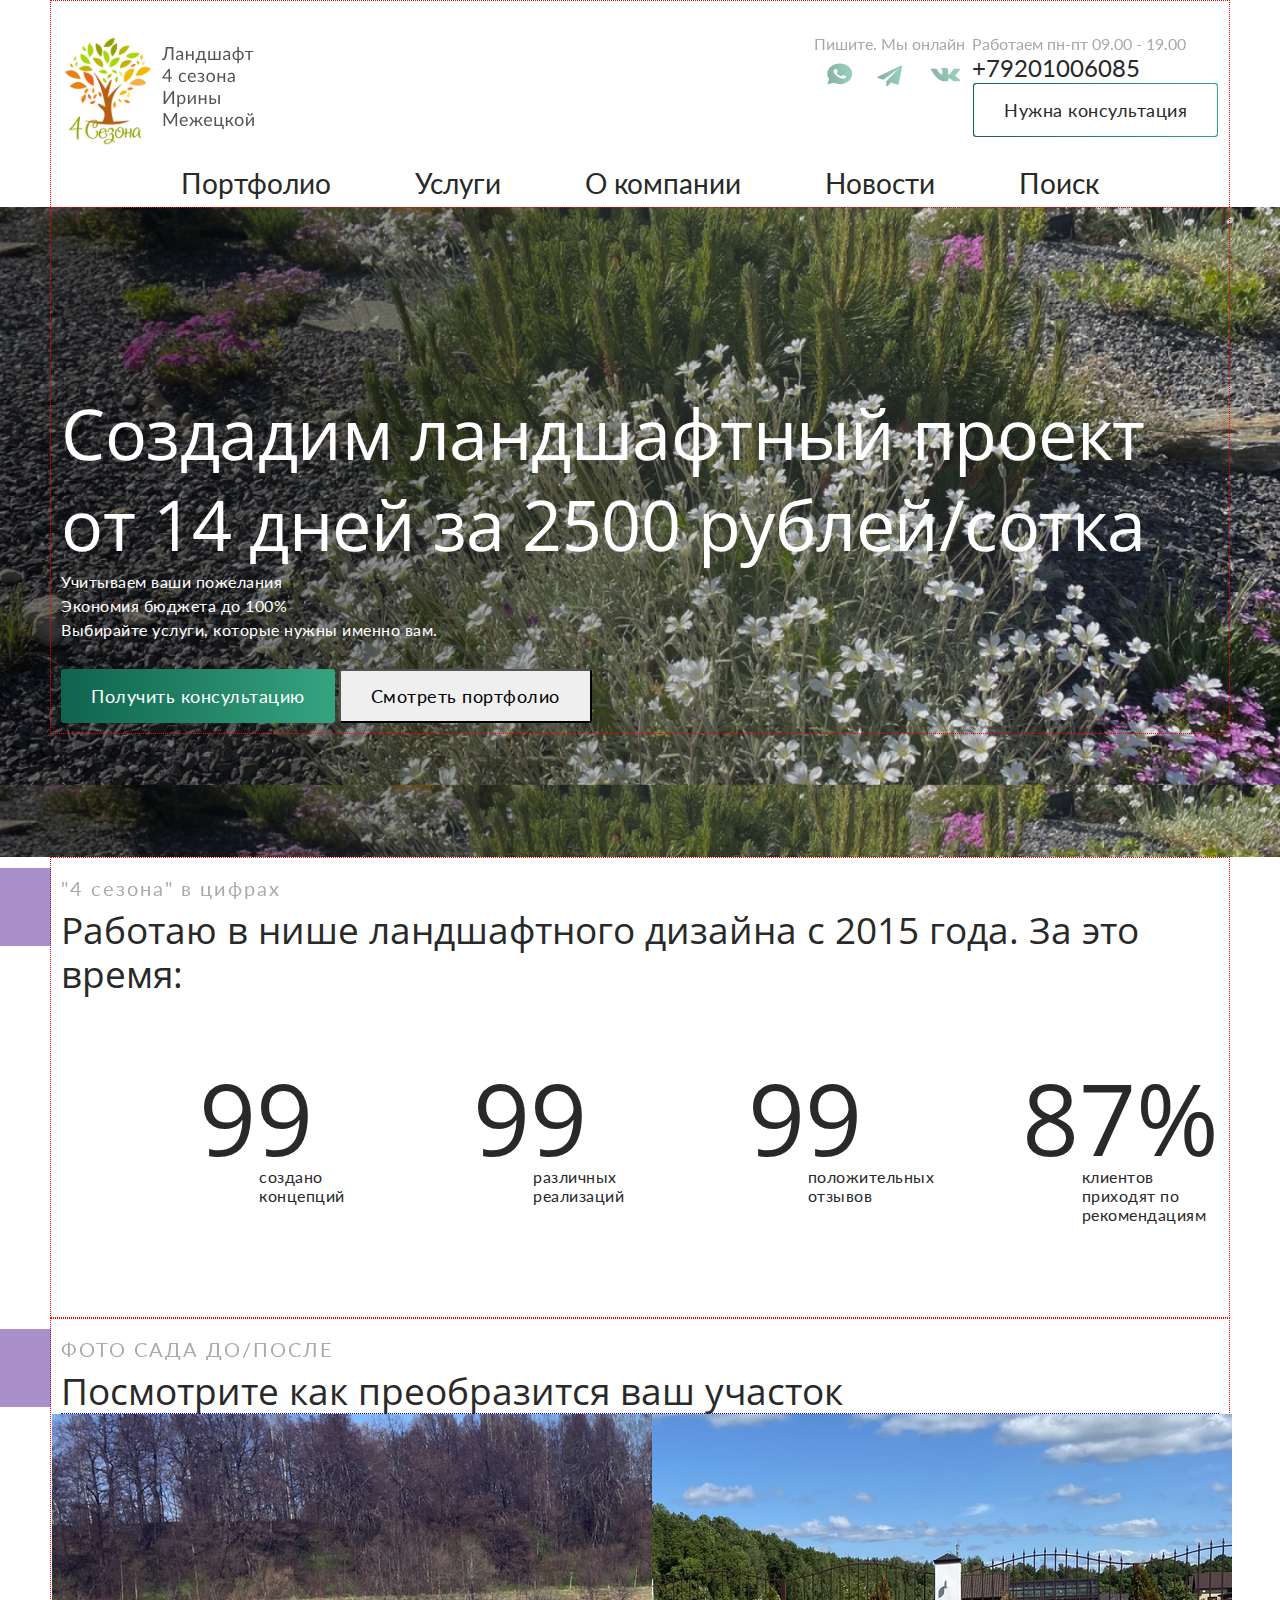
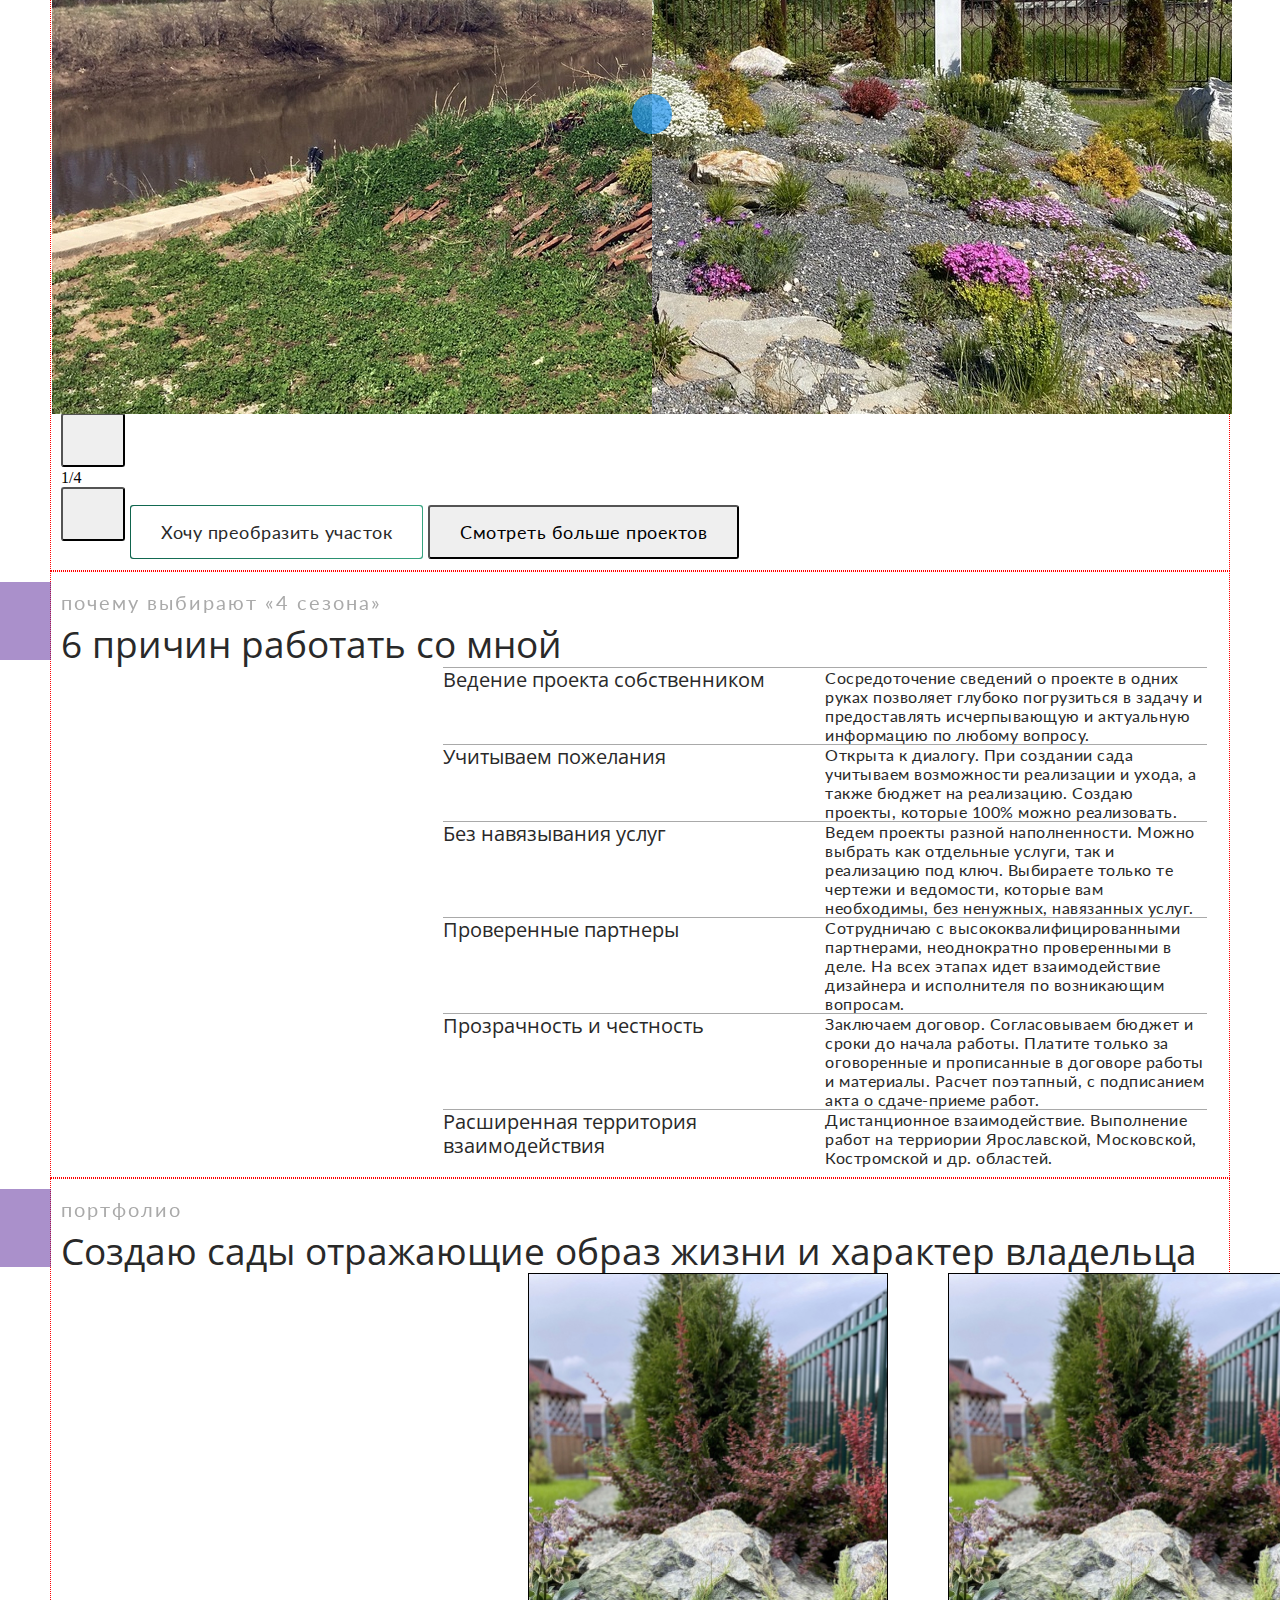
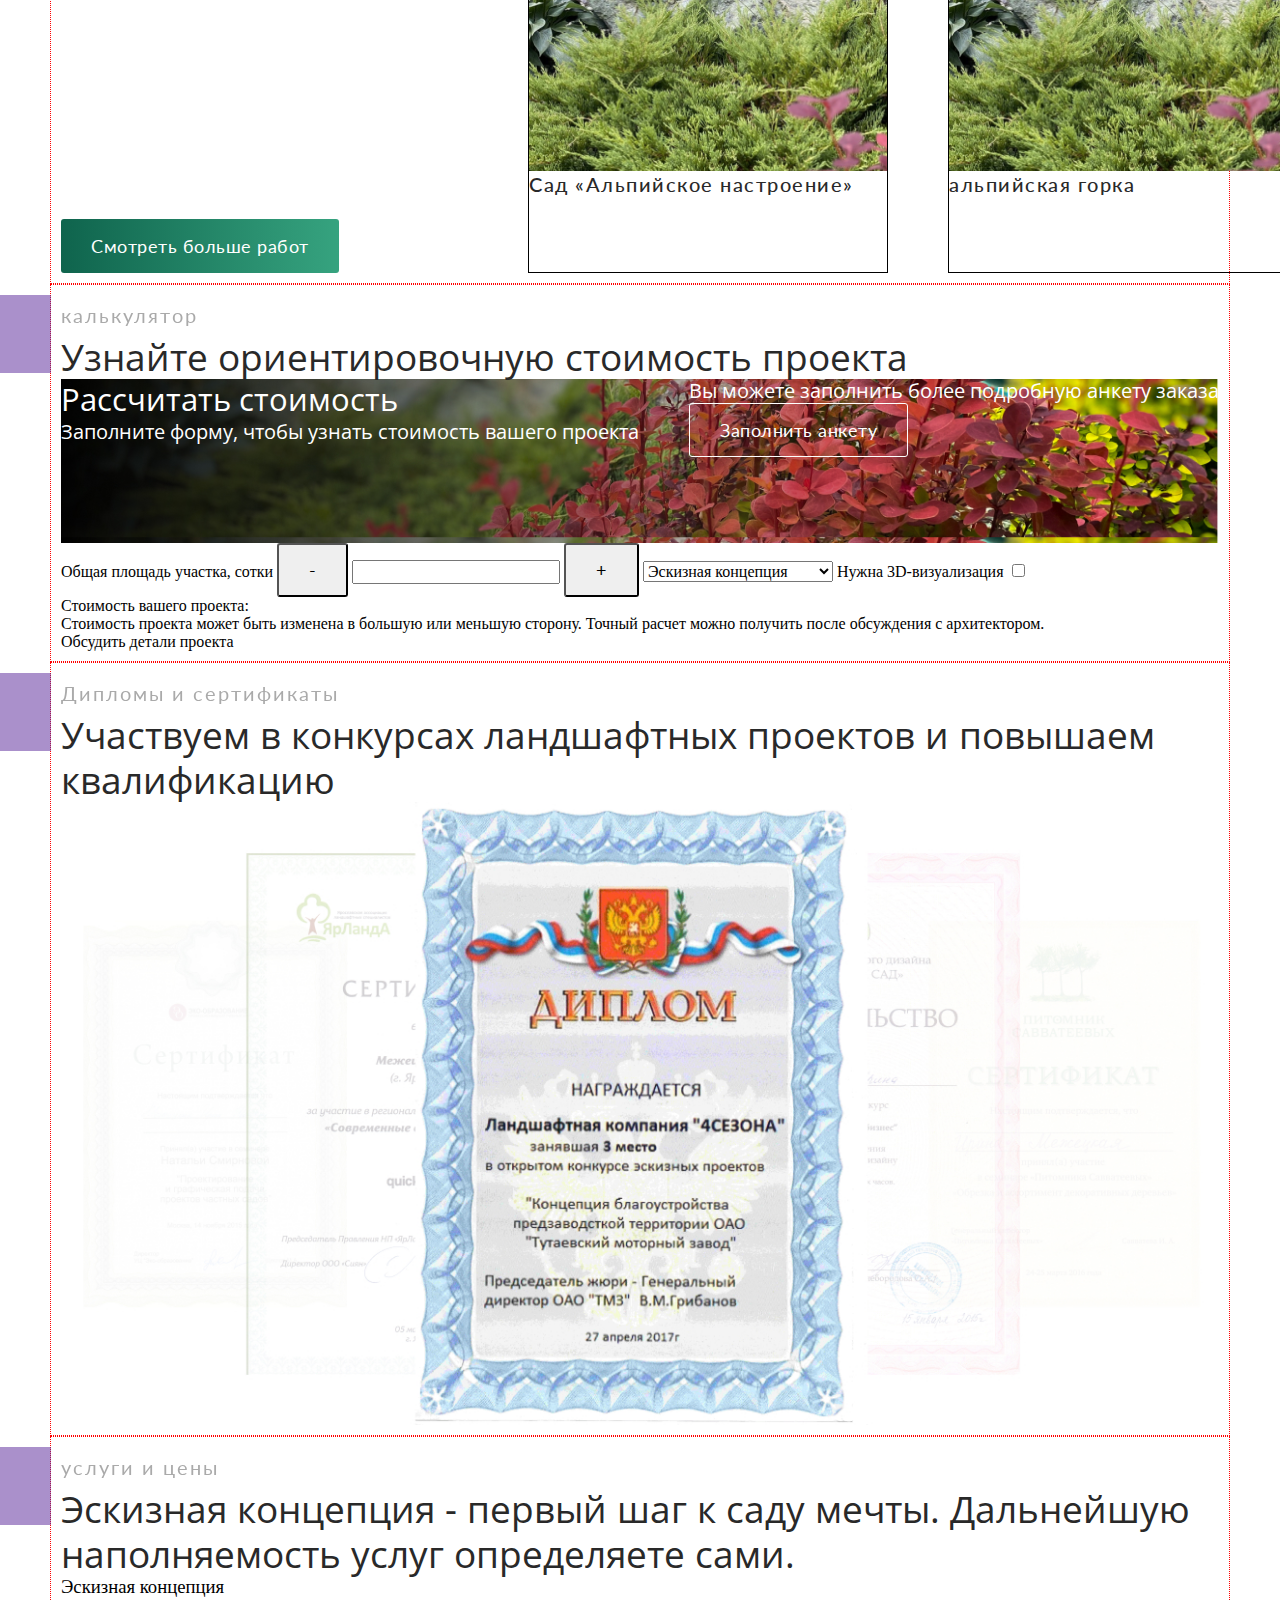
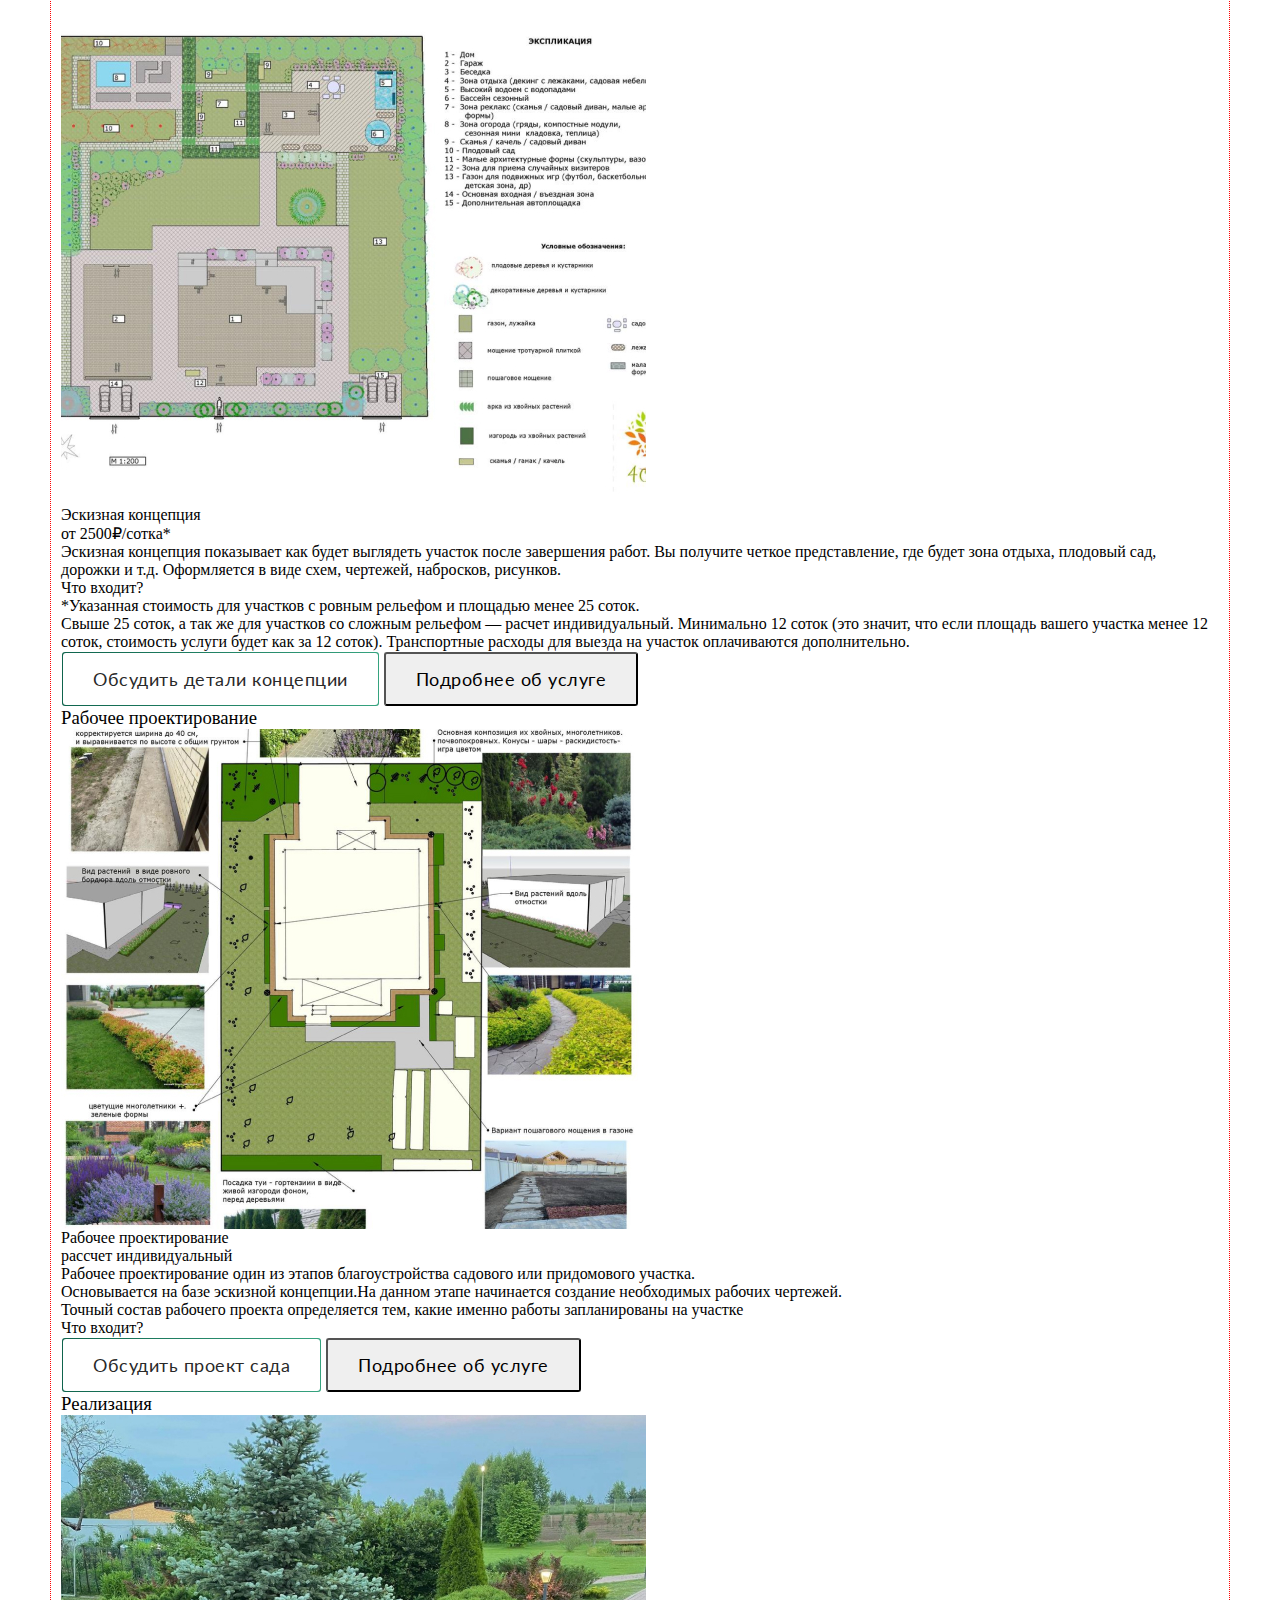
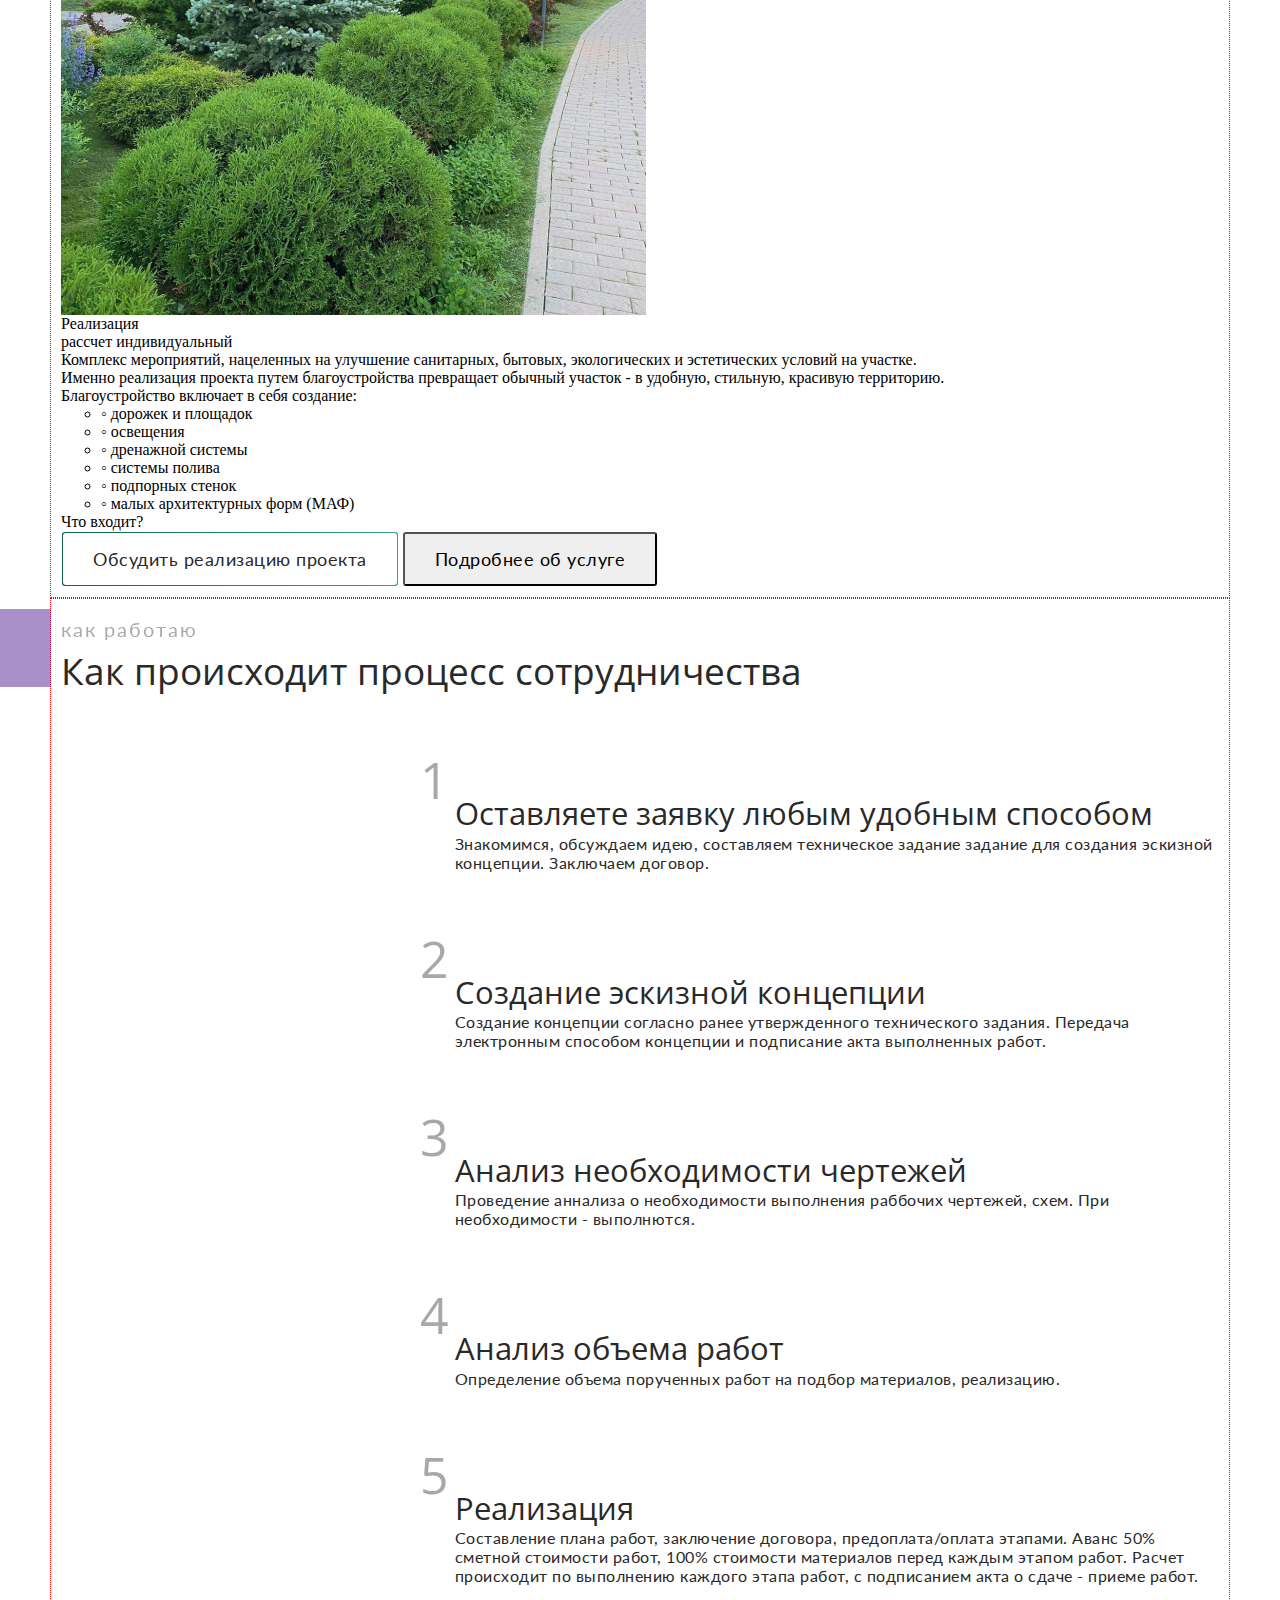
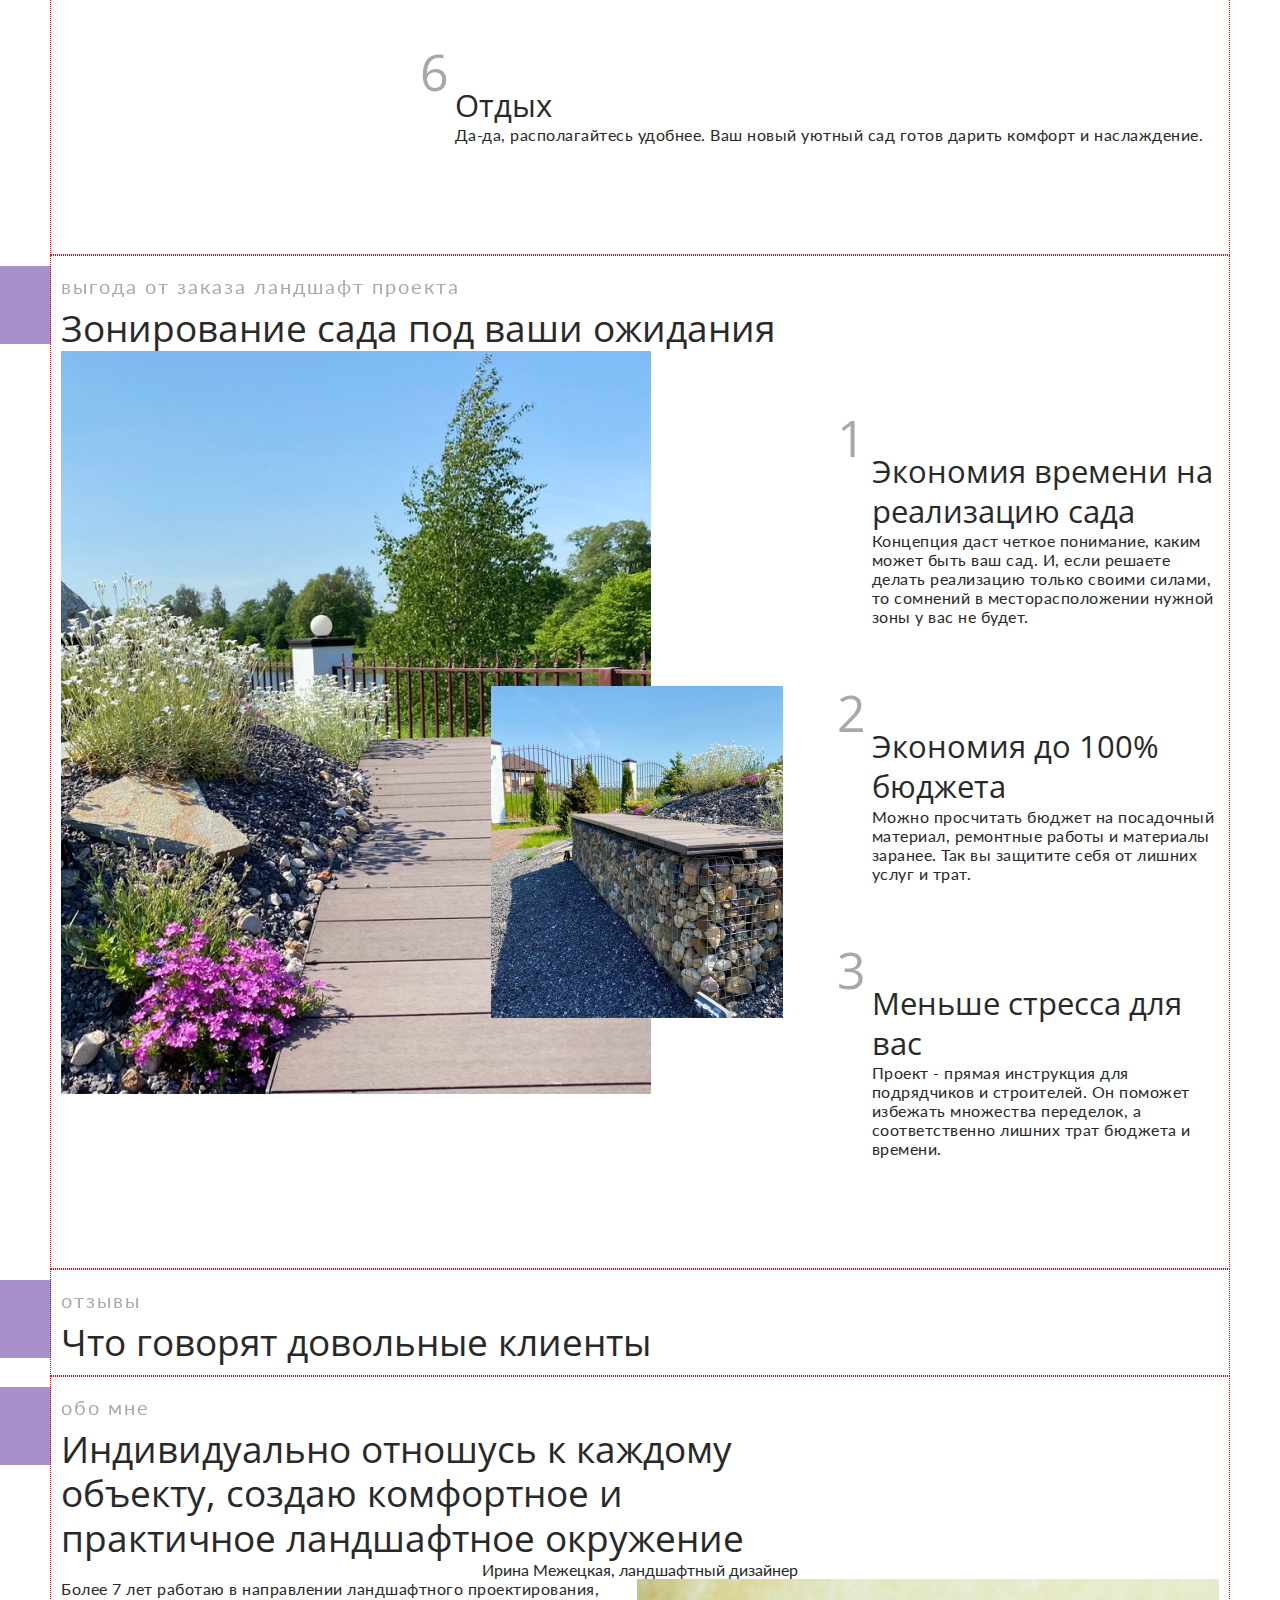
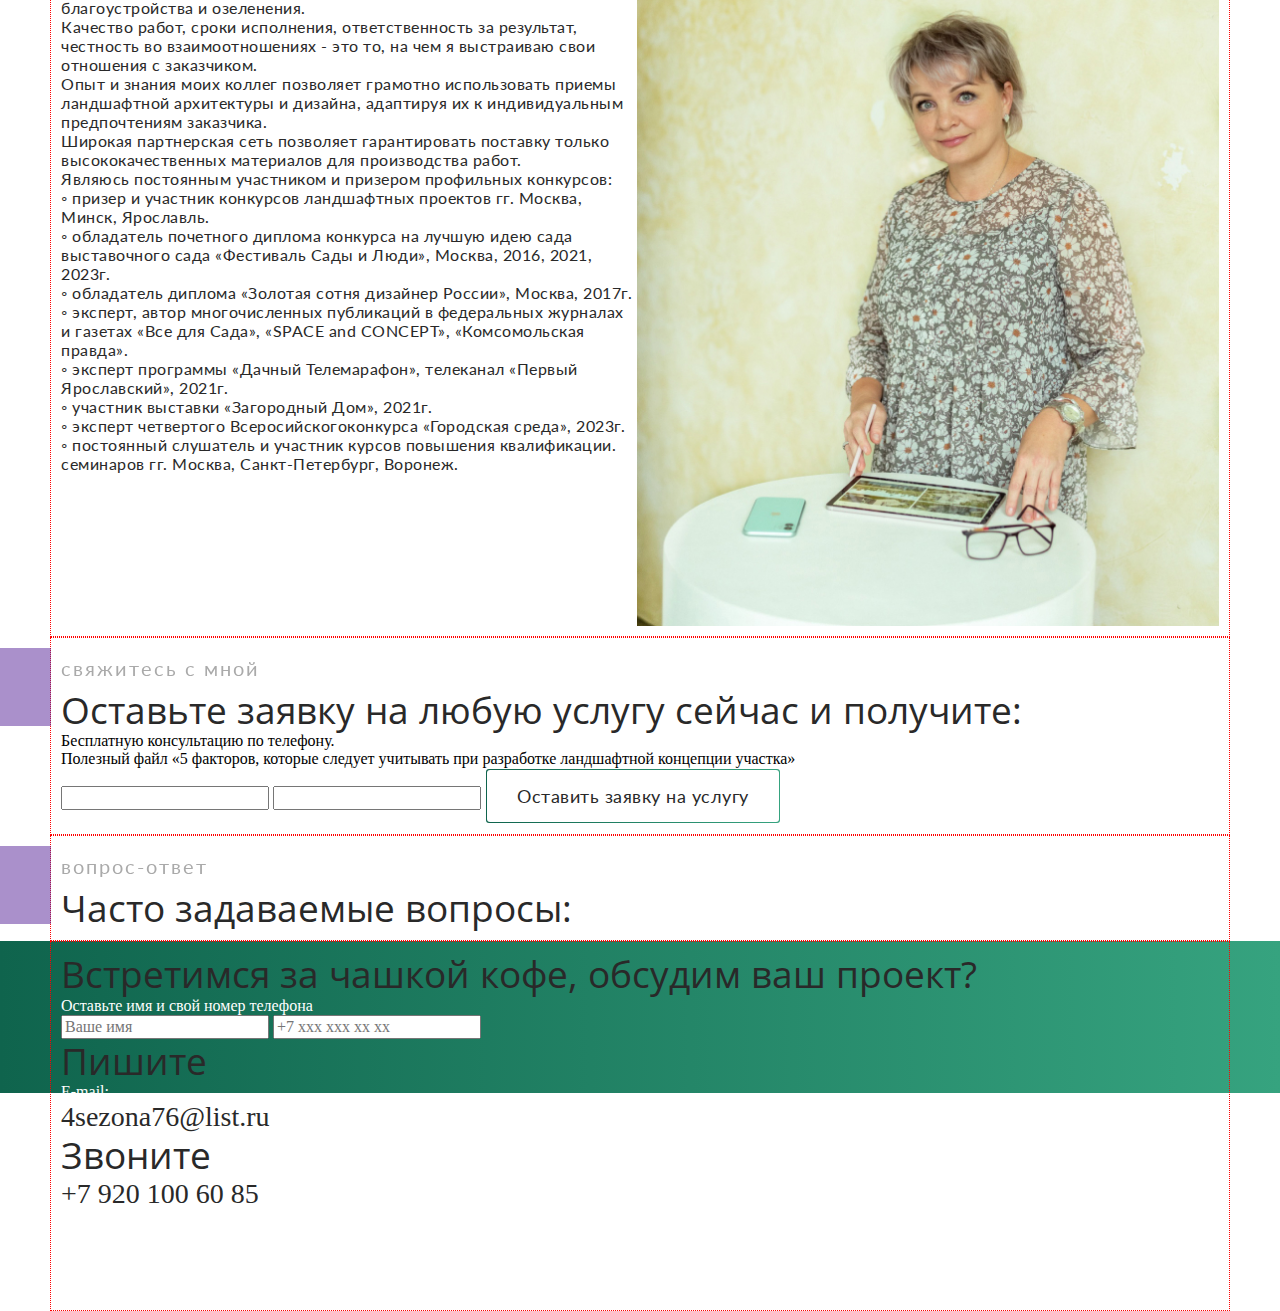
==== commit c83a5bc1: "fix: footer" ====
--- a/index.html
+++ b/index.html
@@ -21,7 +21,7 @@
                 </div>
                 <div class="contact-info">
                     <div class="contact-info_social">
-                        <div class="contact-info_text">Пишите. Мы онлайн</div>
+                        <div class="contact-info_text title_16_R_header">Пишите. Мы онлайн</div>
                         <ul class="social-list">
                             <li class="social-list_item"><a href="watsap.ru"><img src="./images/header/whatsapp.svg"
                                         alt=""></a></li>
@@ -32,14 +32,14 @@
                         </ul>
                     </div>
                     <div class="contact-info_work">
-                        <div class="work_time">Работаем пн-пт 09.00 - 19.00</div>
-                        <a href="" class="tel">+79201006085</a>
+                        <div class="work_time title_16_R_header">Работаем пн-пт 09.00 - 19.00</div>
+                        <a href="" class="tel menu_24_R">+79201006085</a>
                         <button class="button-white">Нужна консультация</button>
                     </div>
                 </div>
             </div>
             <nav class="main-navigation">
-                <ul class="nav-list">
+                <ul class="nav-list menu_24_R">
                     <li class="nav-item"><a href="">Портфолио</a></li>
                     <li class="nav-item"><a href="">Услуги</a></li>
                     <li class="nav-item"><a href="">О компании</a></li>
@@ -239,25 +239,25 @@
                             <img class="slider-card_img" src="./images/mainpage/portfolio6.jpg" alt="">
                             <p class="slider-card_description caption_20_R_130 ">альпийская горка</p>
                         </div>
-                        
-                           <img class="slider-card_img" src="./images/mainpage/portfolio1.jpg" alt="">
-            
-        
-                  
-                            <img class="slider-card_img" src="./images/mainpage/portfolio2.jpg" alt="">
-                   
-                     
-                            <img class="slider-card_img" src="./images/mainpage/portfolio3.jpg" alt="">
-                     
-                    
-                            <img class="slider-card_img" src="./images/mainpage/portfolio4.jpg" alt="">
-                      
-                            <img class="slider-card_img" src="./images/mainpage/portfolio5.jpg" alt="">
-                  
-                    
-                            <img class="slider-card_img" src="./images/mainpage/portfolio6.jpg" alt="">
-                  
-                    
+
+                        <img class="slider-card_img" src="./images/mainpage/portfolio1.jpg" alt="">
+
+
+
+                        <img class="slider-card_img" src="./images/mainpage/portfolio2.jpg" alt="">
+
+
+                        <img class="slider-card_img" src="./images/mainpage/portfolio3.jpg" alt="">
+
+
+                        <img class="slider-card_img" src="./images/mainpage/portfolio4.jpg" alt="">
+
+                        <img class="slider-card_img" src="./images/mainpage/portfolio5.jpg" alt="">
+
+
+                        <img class="slider-card_img" src="./images/mainpage/portfolio6.jpg" alt="">
+
+
                     </div>
 
 
@@ -271,7 +271,7 @@
 
 
 
-            
+
         </section>
 
         <!-- 6 -->
@@ -286,12 +286,26 @@
                     </div>
                     <div class="form-header_right">
                         <p class="H5_20_R">Вы можете заполнить более подробную анкету заказа</p>
-                        <button>Заполнить анкету</button>
+                        <button class="button-transparent">Заполнить анкету</button>
                     </div>
                 </div>
                 <form action="">
                     <label for="">Общая площадь участка, сотки </label>
+                    <button class="calc-form_decrement">-</button>
                     <input type="number">
+                    <button class="calc-form_increment">+</button>
+                    <select>
+                        <option>Эскизная концепция</option>
+                        <option>Рабочее проектирование</option>
+                        <option value="">Реализация</option>
+                    </select>
+                    <label for="">Нужна 3D-визуализация</label>
+                    <input type="checkbox">
+                    <p>Стоимость вашего проекта:</p>
+                    <div class="calc-price"></div>
+                    <p>Стоимость проекта может быть изменена в большую или меньшую сторону. Точный расчет можно получить
+                        после обсуждения с архитектором.</p>
+                    <p>Обсудить детали проекта</p>
 
                 </form>
 
@@ -342,9 +356,12 @@
                             <div class="sketch-about">
                                 <p>Рабочее проектирование</p>
                                 <p>рассчет индивидуальный</p>
-                                <p>Рабочее проектирование один из этапов благоустройства садового или придомового участка.</p>
-                                <p>Основывается на базе эскизной концепции.На данном этапе начинается создание необходимых рабочих чертежей.</p>
-                                <p>Точный состав рабочего проекта определяется тем, какие именно работы запланированы на участке</p>
+                                <p>Рабочее проектирование один из этапов благоустройства садового или придомового
+                                    участка.</p>
+                                <p>Основывается на базе эскизной концепции.На данном этапе начинается создание
+                                    необходимых рабочих чертежей.</p>
+                                <p>Точный состав рабочего проекта определяется тем, какие именно работы запланированы на
+                                    участке</p>
                                 <p>Что входит?</p>
                                 <button class="button-white">Обсудить проект сада</button>
                                 <button>Подробнее об услуге</button>
@@ -358,8 +375,10 @@
                             <div class="sketch-about">
                                 <p>Реализация</p>
                                 <p>рассчет индивидуальный</p>
-                                <p>Комплекс мероприятий, нацеленных на улучшение санитарных, бытовых, экологических и эстетических условий на участке.</p>
-                                <p>Именно реализация проекта путем благоустройства превращает обычный участок - в удобную, стильную, красивую территорию.</p>
+                                <p>Комплекс мероприятий, нацеленных на улучшение санитарных, бытовых, экологических и
+                                    эстетических условий на участке.</p>
+                                <p>Именно реализация проекта путем благоустройства превращает обычный участок - в
+                                    удобную, стильную, красивую территорию.</p>
                                 <p>Благоустройство включает в себя создание:</p>
                                 <ul>
                                     <li>◦ дорожек и площадок</li>
@@ -437,9 +456,9 @@
                 <p class="about h2_37_R">Зонирование сада под ваши ожидания</p>
                 <div class="benefit-content">
                     <div class="benefit-imgs">
-                    <img class="benefit_mine-img" src="./images/mainpage/benefit1.jpg" alt="">
-                    <img class="benefit_second-img"src="./images/mainpage/benefit2.jpg" alt="">
-                 </div>
+                        <img class="benefit_mine-img" src="./images/mainpage/benefit1.jpg" alt="">
+                        <img class="benefit_second-img" src="./images/mainpage/benefit2.jpg" alt="">
+                    </div>
                     <ul class="benefit-list">
                         <li class="benefit-item">
                             <p class="benefit-number numeric_50_R">1</p>
@@ -525,8 +544,8 @@
         <!-- 13 -->
         <section class="connection">
             <div class="container">
-                <h2>свяжитесь с мной</h2>
-                <p>Оставьте заявку на любую услугу сейчас и получите:</p>
+                <h2 class="descriptoin_20_R">свяжитесь с мной</h2>
+                <p class="about h2_37_R">Оставьте заявку на любую услугу сейчас и получите:</p>
                 <p>Бесплатную консультацию по телефону.</p>
                 <p>Полезный файл «5 факторов, которые следует учитывать при разработке ландшафтной концепции участка»
                 </p>
@@ -541,8 +560,8 @@
         <!-- 14 -->
         <section class="qa">
             <div class="container">
-                <h2>вопрос-ответ</h2>
-                <p>Часто задаваемые вопросы:</p>
+                <h2 class="descriptoin_20_R">вопрос-ответ</h2>
+                <p class="about h2_37_R">Часто задаваемые вопросы:</p>
 
             </div>
         </section>
@@ -556,25 +575,43 @@
 
     <footer class="footer">
         <div class="container">
-<div class="footer-content">
-    <div><p>
-        Встретимся за чашкой кофе, обсудим ваш проект?
-    </p>
-    <p>Оставьте имя и свой номер телефона</p>
-
-
-</div>
-    <div></div>
-    <div></div>
-
-</div>
-<nav class="footer-nav">
-    <ul class="li">Портфолио</ul>
-    <ul class="li">Услуги</ul>
-    <ul class="li">О компании</ul>
-    <ul class="li">Цены</ul>
-    <ul class="li">Новости</ul>
-</nav>
+            <div class="footer-content">
+                <div>
+                    <p class="h2_37_R">
+                        Встретимся за чашкой кофе, обсудим ваш проект?
+                    </p>
+                    <p>Оставьте имя и свой номер телефона</p>
+                    <input type="text" placeholder="Ваше имя">
+                    <input type="tel" name="" id="" placeholder="+7 ххх ххх хх хх">
+
+
+                </div>
+                <div>
+                    <p class="h2_37_R">Пишите</p>
+                    <ul class="footer_social-list">
+                        <li class="footer_social-item"></li>
+                        <li class="footer_social-item"></li>
+                        <li class="footer_social-item"></li>
+                        <li class="footer_social-item"></li>
+                        <li class="footer_social-item"></li>
+                        <li class="footer_social-item"></li>
+                    </ul>
+                    <p>E-mail:</p>
+                    <a href="mailto:4sezona76@list.ru">4sezona76@list.ru</a>
+                </div>
+                <div>
+                    <p class="h2_37_R">Звоните</p>
+                    <a href="tel:+7 920 100 60 85">+7 920 100 60 85</a>
+                </div>
+
+            </div>
+            <nav class="footer-nav">
+                <ul class="li">Портфолио</ul>
+                <ul class="li">Услуги</ul>
+                <ul class="li">О компании</ul>
+                <ul class="li">Цены</ul>
+                <ul class="li">Новости</ul>
+            </nav>
 
         </div>
 
--- a/styles.css
+++ b/styles.css
@@ -67,7 +67,7 @@
   color: #292929;
 }
 
-.title_16_R {
+.title_16_R_header, .title_16_R {
   font-family: "Lato", sans-serif;
   font-size: 16px;
   font-style: normal;
@@ -101,6 +101,15 @@
   color: #292929;
 }
 
+.menu_24_R {
+  font-family: "Lato", sans-serif;
+  font-size: 24px;
+  font-style: normal;
+  font-weight: 400;
+  letter-spacing: 0px;
+  color: #292929;
+}
+
 .H5_20_R {
   font-family: "Open Sans", sans-serif;
   font-size: 20px;
@@ -155,7 +164,7 @@
   color: #292929;
 }
 
-.title_16_R {
+.title_16_R_header, .title_16_R {
   font-family: "Lato", sans-serif;
   font-size: 16px;
   font-style: normal;
@@ -186,6 +195,15 @@
   font-weight: 500;
   line-height: 130%;
   letter-spacing: 1.5px;
+  color: #292929;
+}
+
+.menu_24_R {
+  font-family: "Lato", sans-serif;
+  font-size: 24px;
+  font-style: normal;
+  font-weight: 400;
+  letter-spacing: 0px;
   color: #292929;
 }
 
@@ -258,7 +276,14 @@
   color: #FFFFFF;
 }
 
+.button-transparent {
+  background-color: transparent;
+  border: 1px solid #FFFFFF;
+  color: #FFFFFF;
+}
+
 .button-white {
+  margin: 2px;
   border: none;
   height: 52px;
   color: #292929;
@@ -302,6 +327,11 @@
 }
 
 .numeric_50_R {
+  opacity: 0.5;
+}
+
+.title_16_R_header {
+  color: #545454;
   opacity: 0.5;
 }
 
@@ -446,26 +476,8 @@
   justify-content: space-between;
   height: 600px;
 }
-.portfolio input[type=range] {
-  width: 780px;
-  -webkit-appearance: none;
-  -moz-appearance: none;
-  appearance: none;
-}
-.portfolio input[type=range]::-webkit-slider-runnable-track {
-  border-radius: 6px;
-  height: 6px;
-  border: 1px solid rgba(84, 84, 84, 0.5);
-  background-color: white;
-}
-.portfolio input[type=range]::-webkit-slider-thumb {
-  background: rgb(84, 84, 84);
-  border-radius: 6px;
-  cursor: pointer;
-  width: 190px;
-  height: 6px;
-  -webkit-appearance: none;
-  margin-top: -1px;
+.portfolio button {
+  align-self: flex-end;
 }
 .portfolio .slider {
   width: 70%;
@@ -573,4 +585,10 @@
 }
 .about-me .about-me_content .about-me_text {
   width: 50%;
+}
+
+.footer {
+  height: 152px;
+  background-image: linear-gradient(to right, #0F644D, #36A37F);
+  color: white;
 }/*# sourceMappingURL=styles.css.map */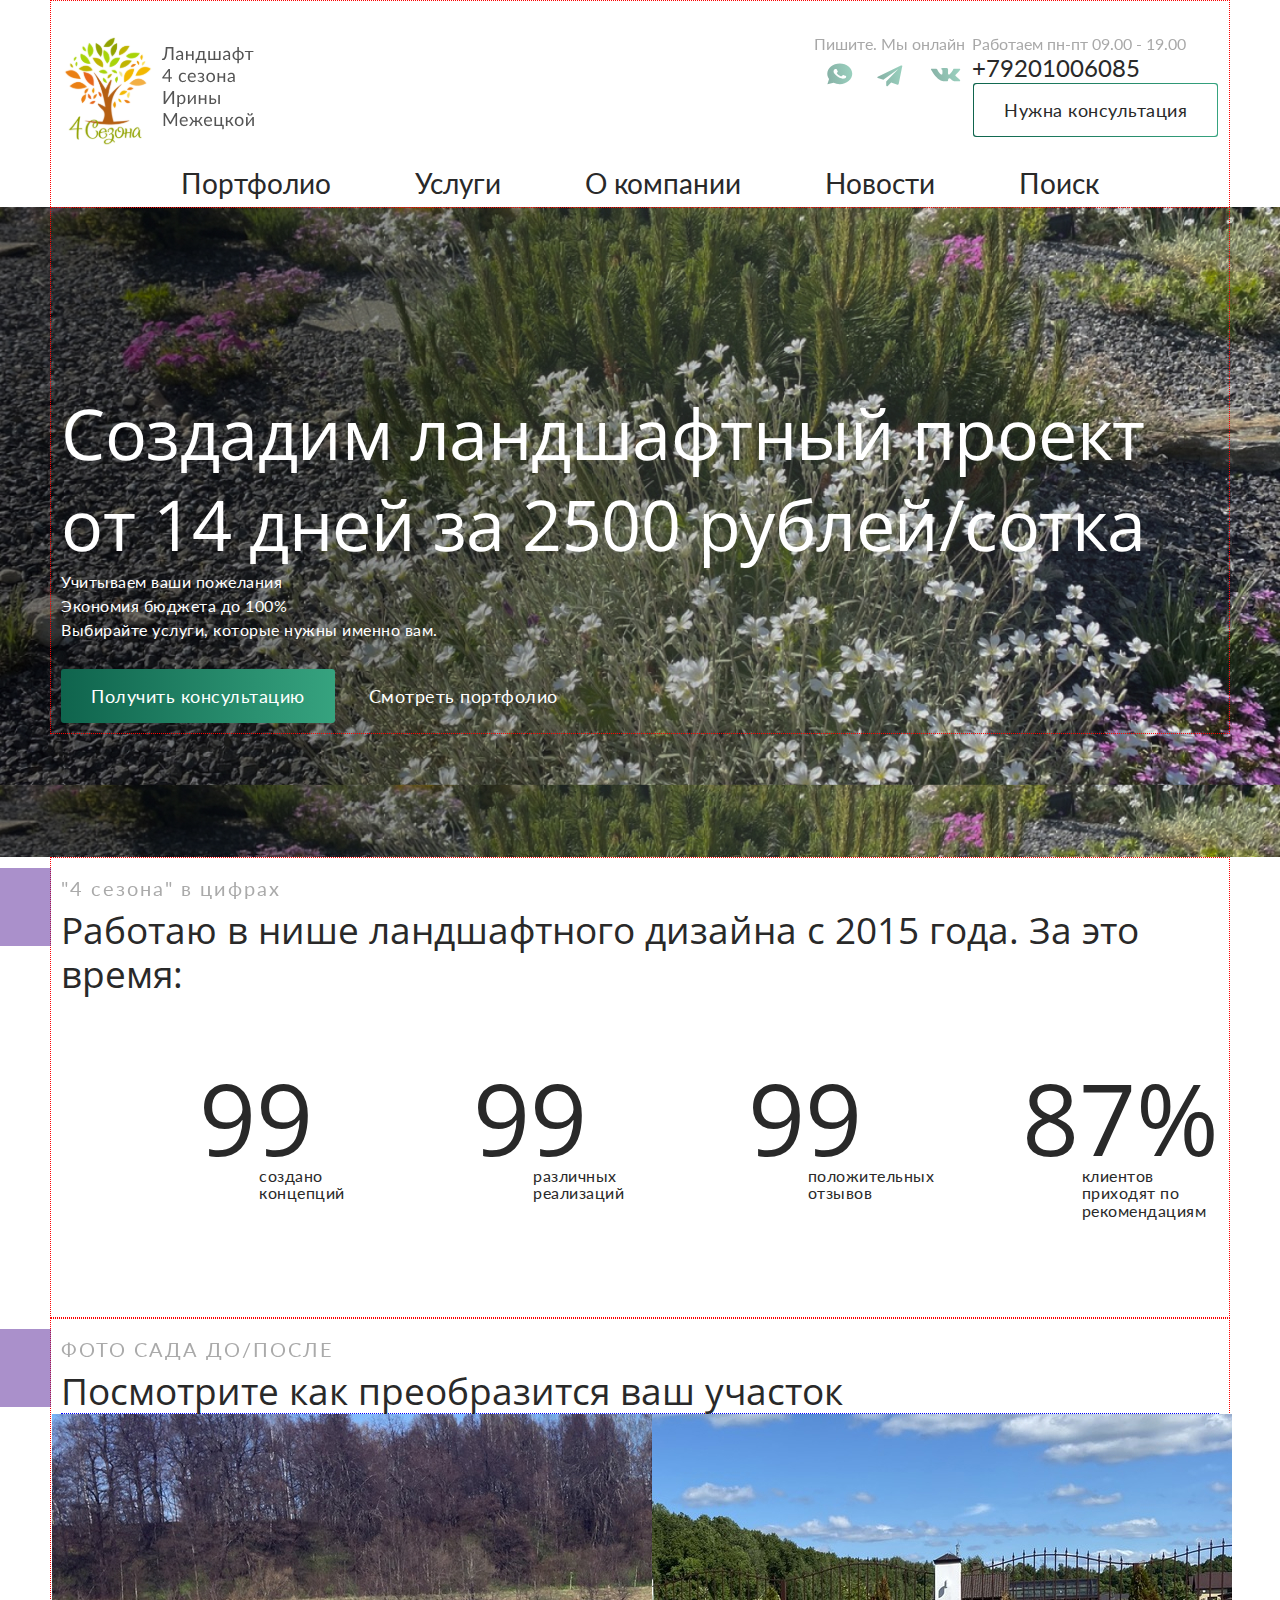
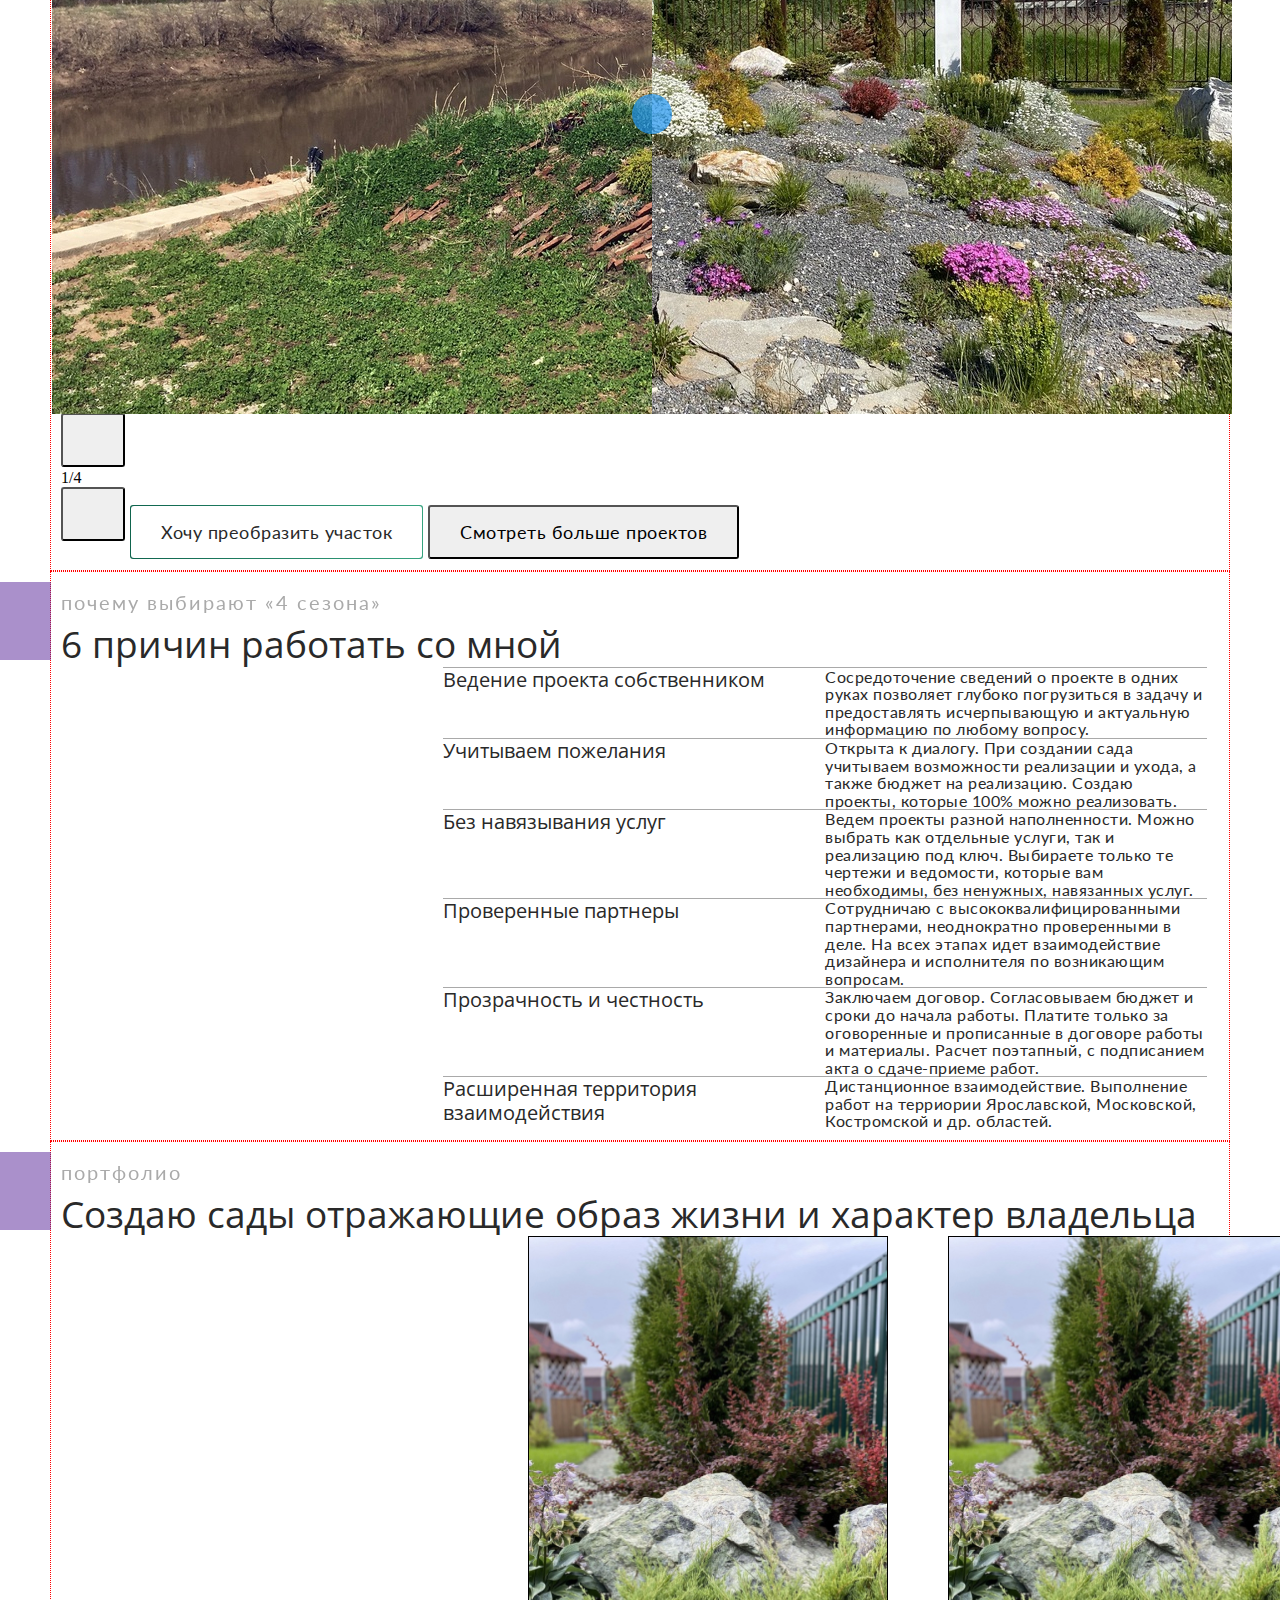
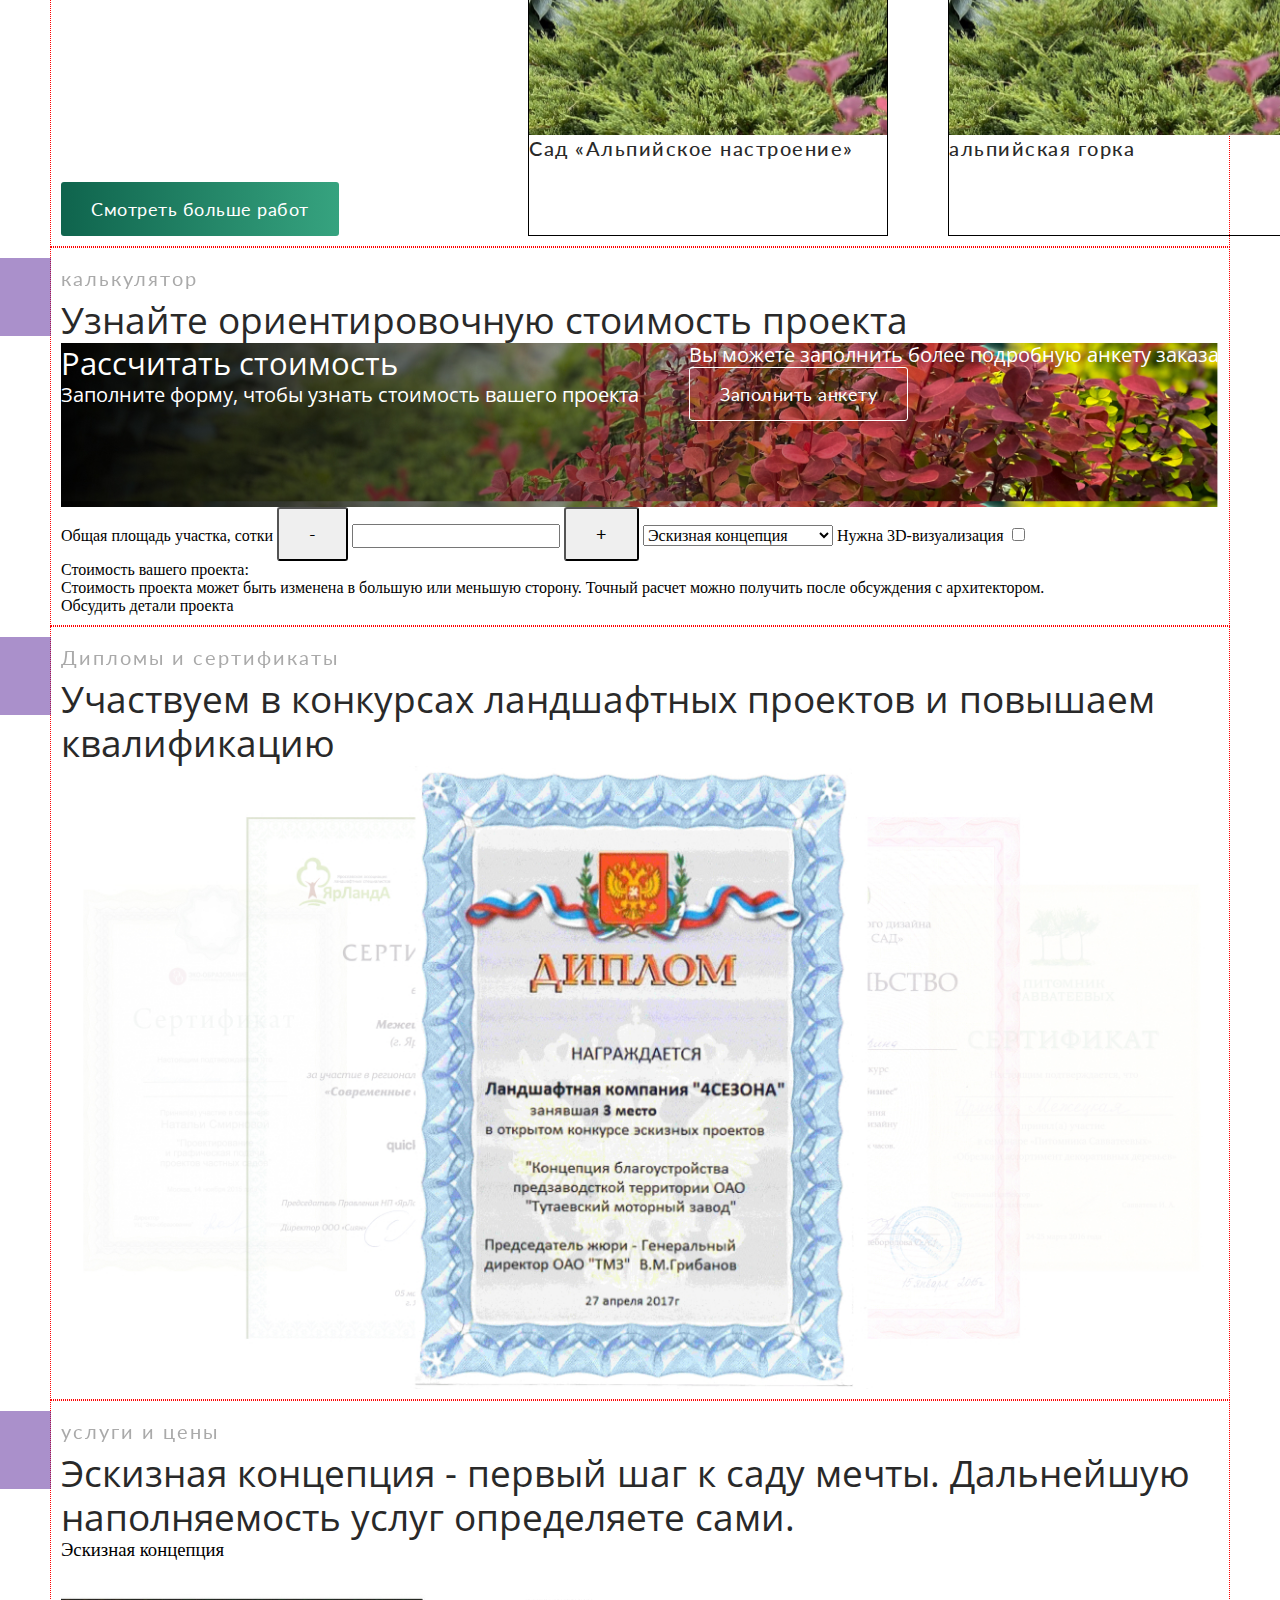
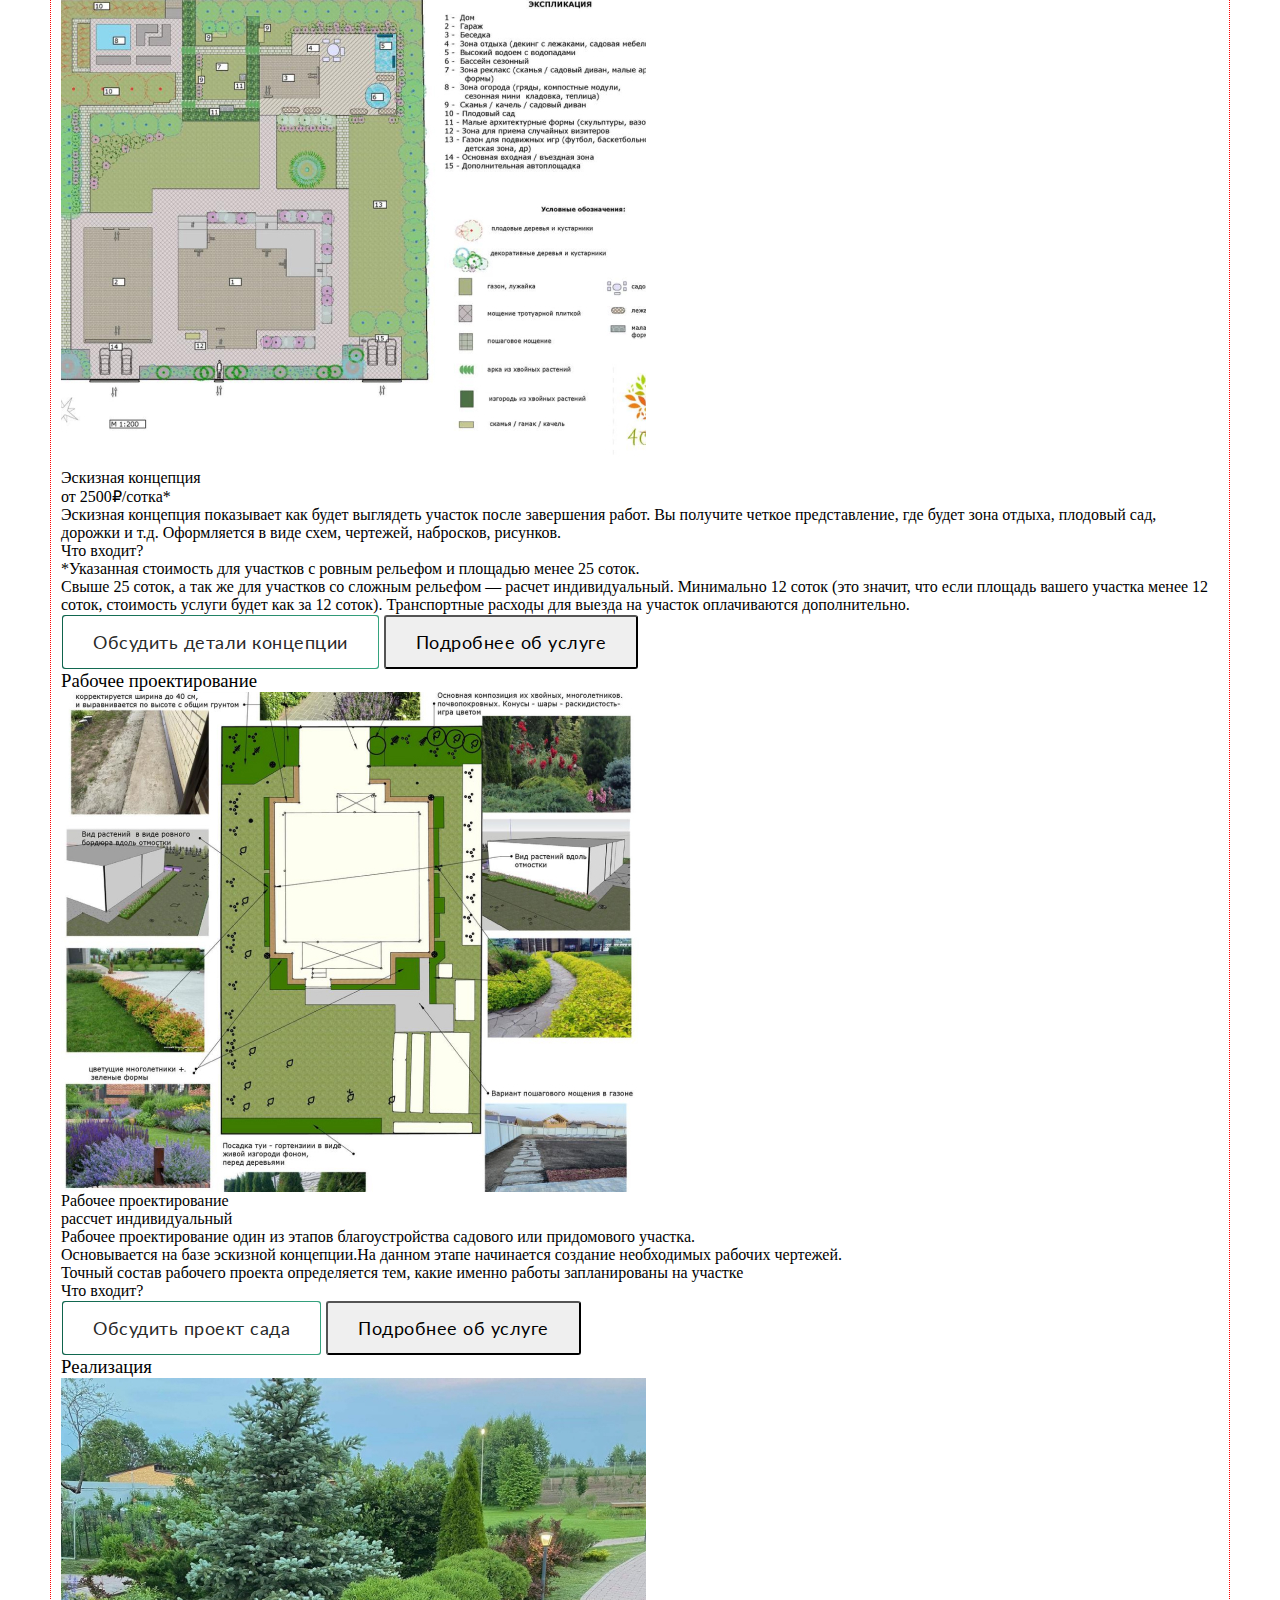
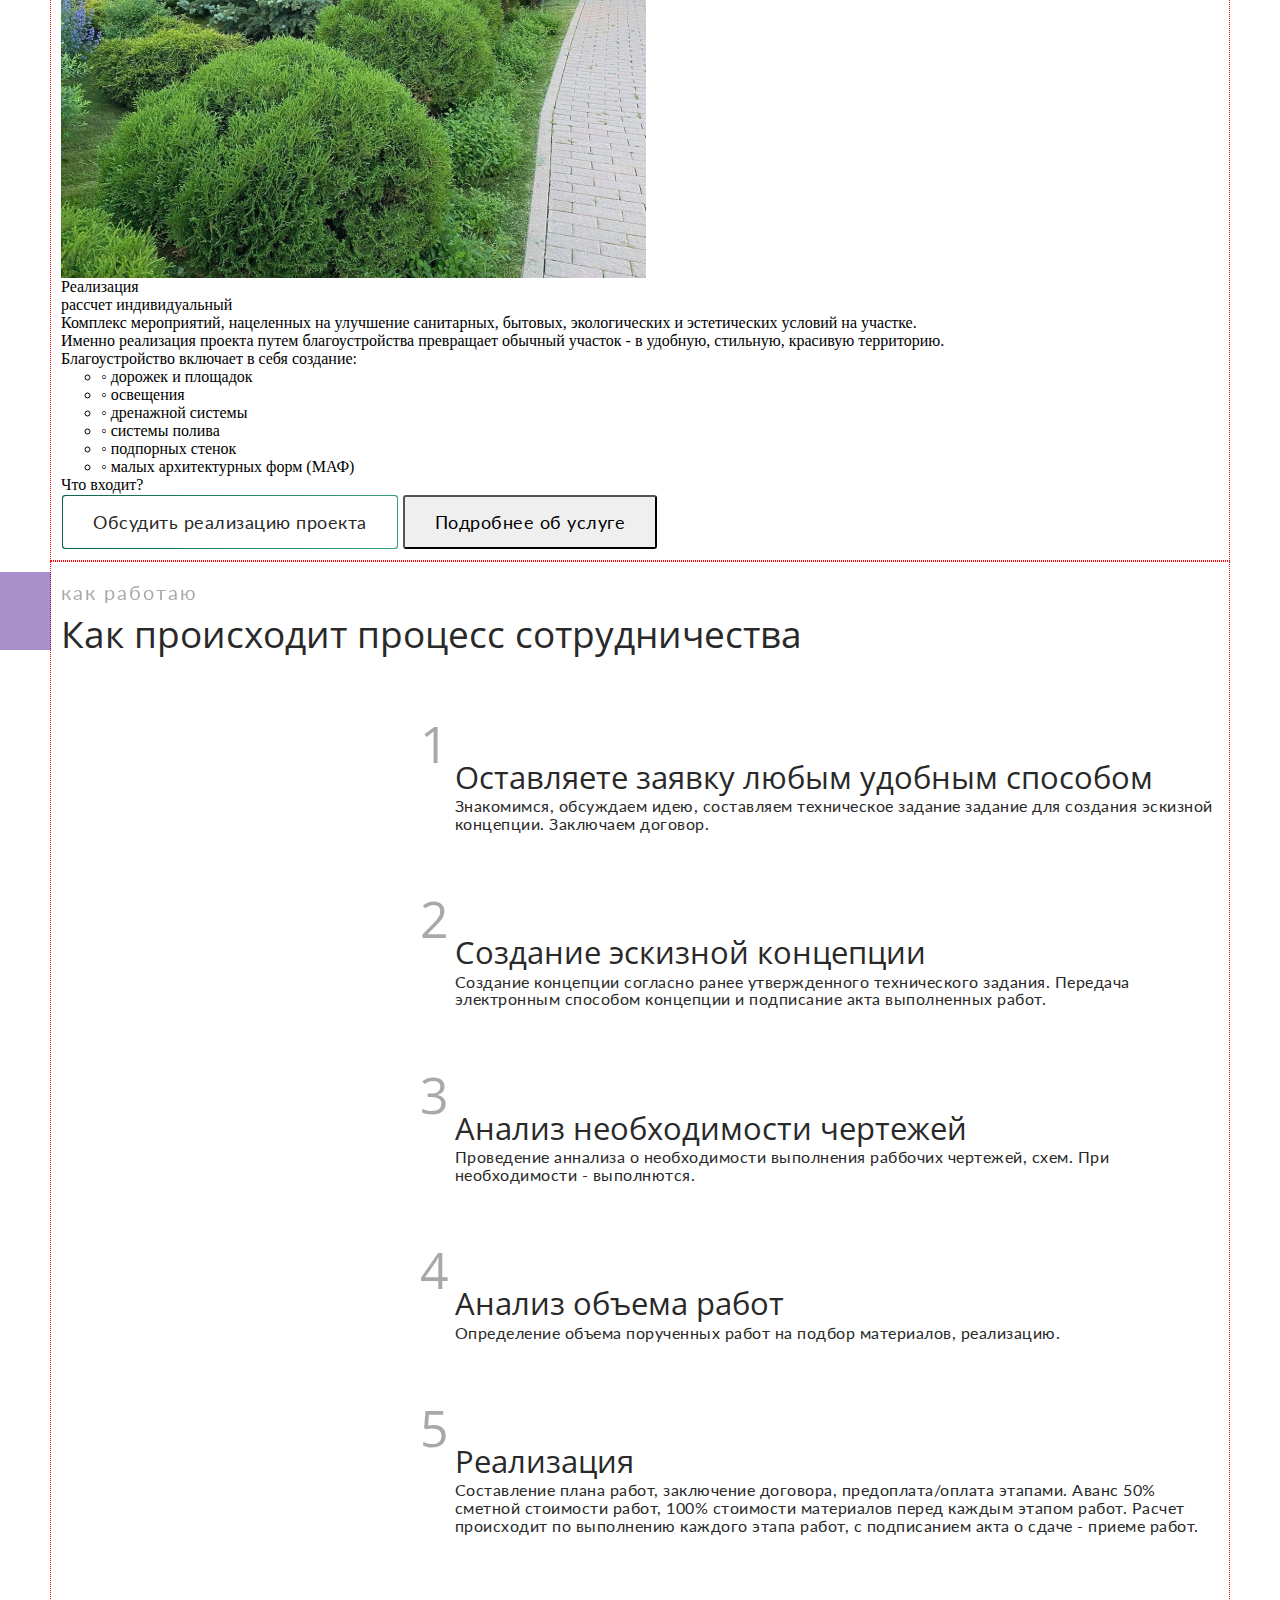
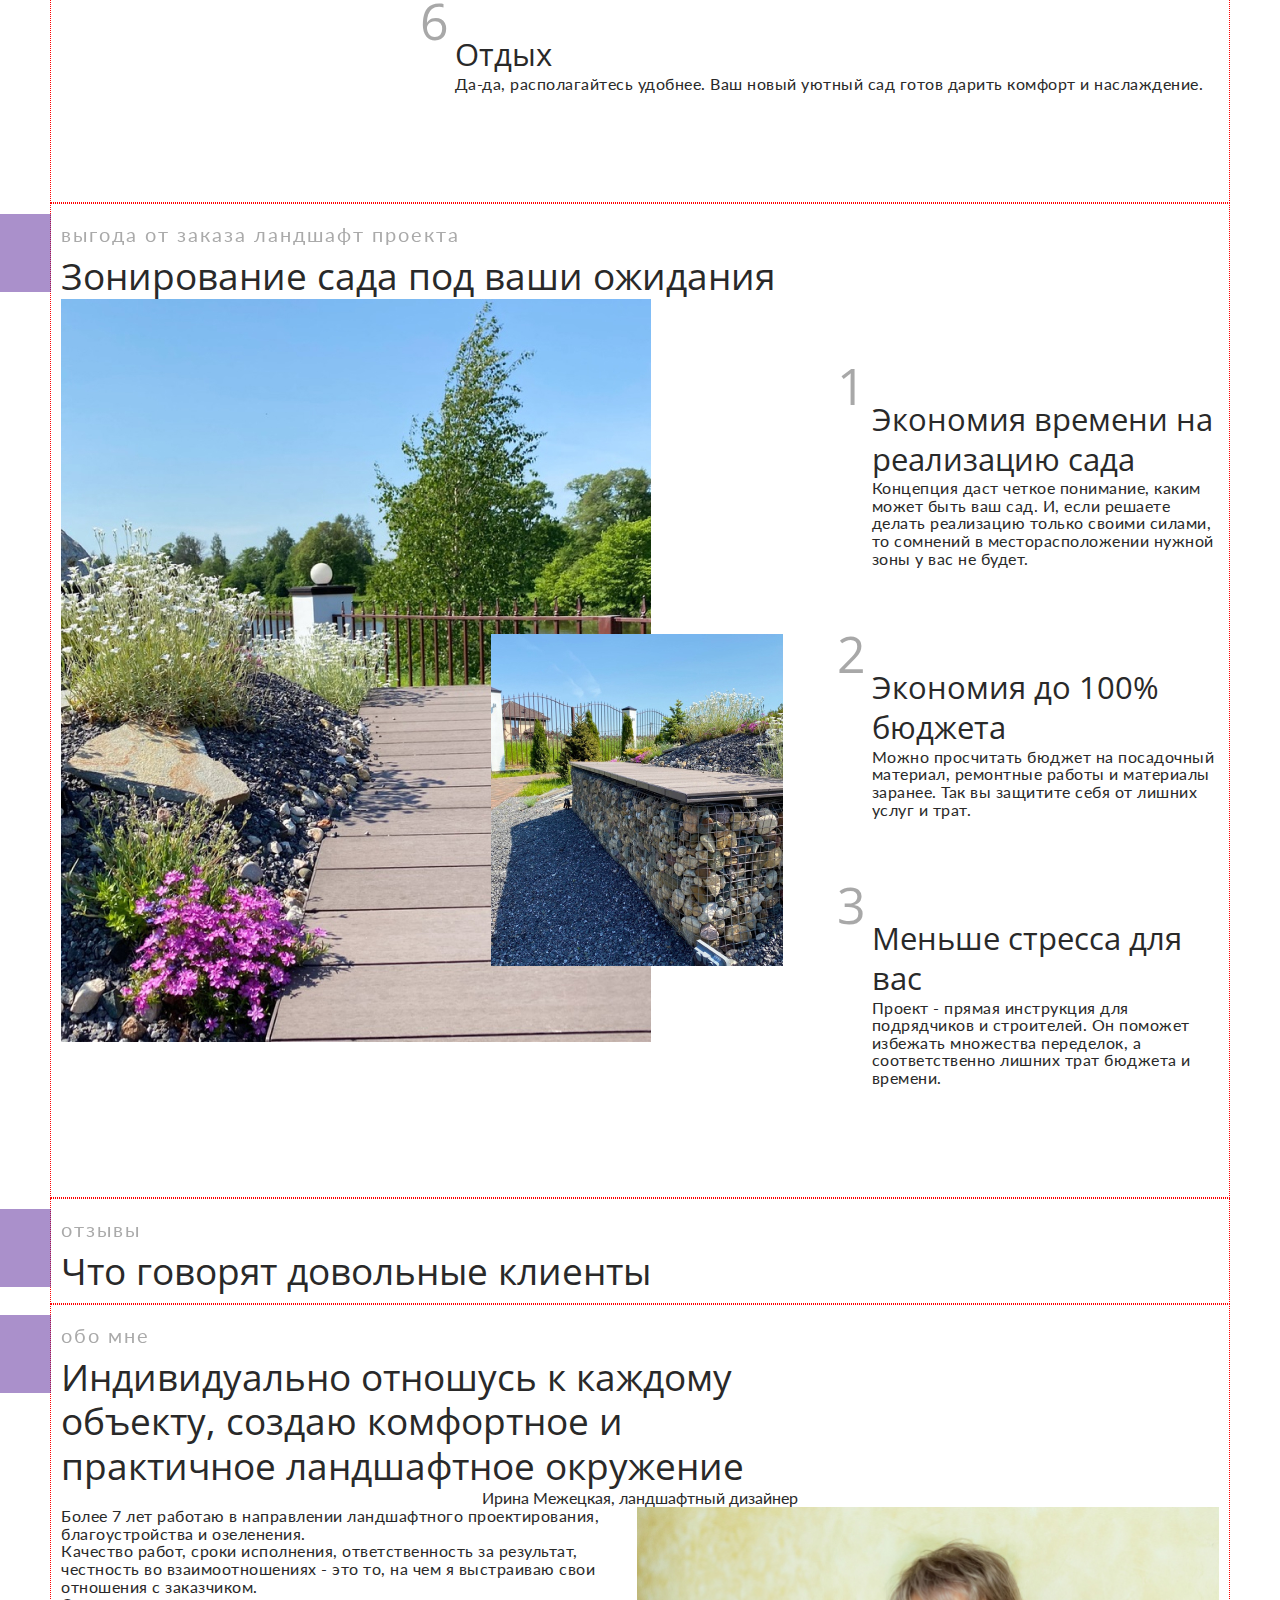
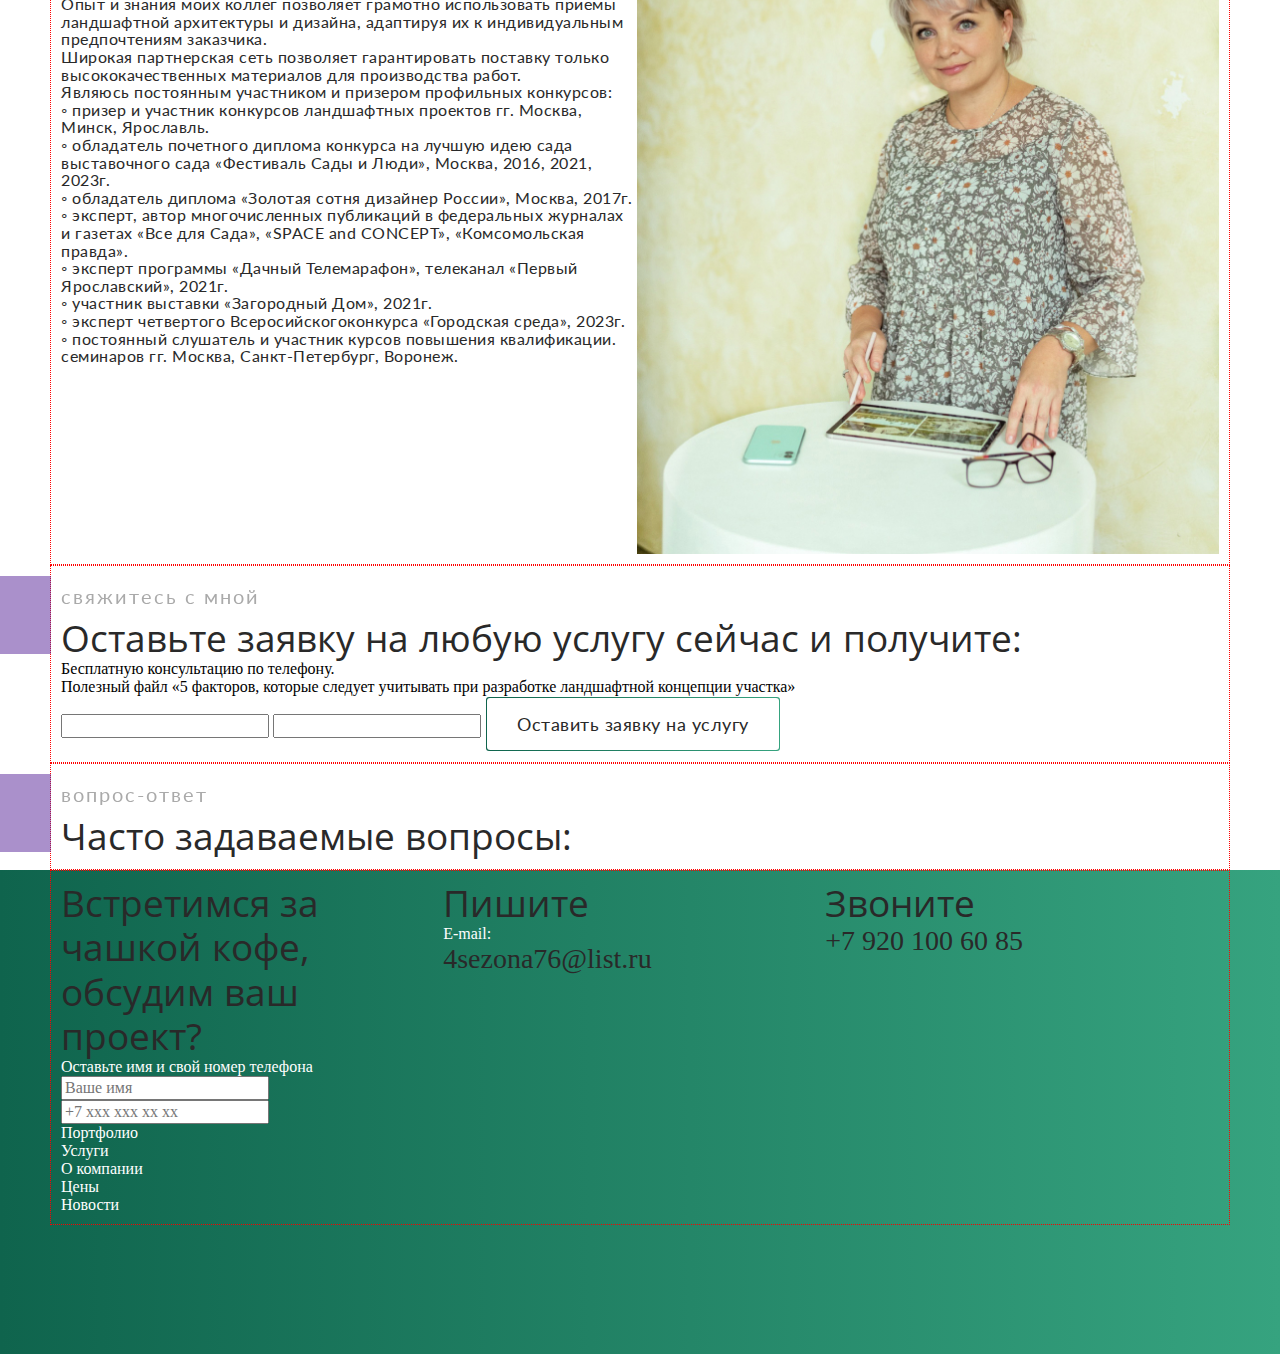
==== commit 9076414b: "fix: button hover section 1" ====
--- a/index.html
+++ b/index.html
@@ -53,13 +53,13 @@
     <main class="main">
         <section class="main-screen">
             <div class="container">
-                <h1 class="main_title">Создадим ландшафтный проект</h1>
-                <p class="main_title">от 14 дней за 2500 рублей/сотка</p>
-                <p class="main-description">Учитываем ваши пожелания <br>
+                <h1 class="main_title H1_70_R_W">Создадим ландшафтный проект</h1>
+                <p class="main_title H1_70_R_W">от 14 дней за 2500 рублей/сотка</p>
+                <p class="main-description text_16_R">Учитываем ваши пожелания <br>
                     Экономия бюджета до 100%<br>
                     Выбирайте услуги, которые нужны именно вам.</p>
                 <button class="cons button-green">Получить консультацию</button>
-                <button class="portfolio">Смотреть портфолио</button>
+                <button class="portfolio button-transparent">Смотреть портфолио</button>
             </div>
         </section>
         <!-- 2 -->
@@ -576,7 +576,7 @@
     <footer class="footer">
         <div class="container">
             <div class="footer-content">
-                <div>
+                <div class="footer-contentcolumn">
                     <p class="h2_37_R">
                         Встретимся за чашкой кофе, обсудим ваш проект?
                     </p>
@@ -586,7 +586,7 @@
 
 
                 </div>
-                <div>
+                <div class="footer-contentcolumn">
                     <p class="h2_37_R">Пишите</p>
                     <ul class="footer_social-list">
                         <li class="footer_social-item"></li>
@@ -599,7 +599,7 @@
                     <p>E-mail:</p>
                     <a href="mailto:4sezona76@list.ru">4sezona76@list.ru</a>
                 </div>
-                <div>
+                <div class="footer-contentcolumn">
                     <p class="h2_37_R">Звоните</p>
                     <a href="tel:+7 920 100 60 85">+7 920 100 60 85</a>
                 </div>
--- a/styles.css
+++ b/styles.css
@@ -62,7 +62,7 @@
   font-family: "Lato", sans-serif;
   font-size: 16px;
   font-style: normal;
-  line-height: 110% px;
+  line-height: 110%;
   letter-spacing: 0.5px;
   color: #292929;
 }
@@ -146,6 +146,15 @@
   color: #545454;
 }
 
+.H1_70_R_W {
+  font-size: 70px;
+  letter-spacing: -0.5px;
+  line-height: 130%;
+  font: 400;
+  font-family: "Open Sans", sans-serif;
+  font-weight: normal;
+}
+
 .Numeric_100_R {
   font-family: "Open Sans", sans-serif;
   font-size: 100px;
@@ -159,7 +168,7 @@
   font-family: "Lato", sans-serif;
   font-size: 16px;
   font-style: normal;
-  line-height: 110% px;
+  line-height: 110%;
   letter-spacing: 0.5px;
   color: #292929;
 }
@@ -241,6 +250,15 @@
   line-height: 130%;
   letter-spacing: 0px;
   color: #545454;
+}
+
+.H1_70_R_W {
+  font-size: 70px;
+  letter-spacing: -0.5px;
+  line-height: 130%;
+  font: 400;
+  font-family: "Open Sans", sans-serif;
+  font-weight: normal;
 }
 
 .Numeric_100_R {
@@ -274,6 +292,12 @@
   background-image: linear-gradient(to right, #0F644D, #36A37F);
   border: none;
   color: #FFFFFF;
+}
+
+.button-green:hover, .button-transparent:hover {
+  background-image: none;
+  background-color: #FFFFFF;
+  color: #545454;
 }
 
 .button-transparent {
@@ -335,6 +359,10 @@
   opacity: 0.5;
 }
 
+.H1_70_R_W {
+  color: #FFFFFF;
+}
+
 .header {
   height: 207px;
 }
@@ -373,7 +401,6 @@
 }
 
 .main-screen {
-  color: #FFFFFF;
   height: 650px;
   background-image: url("./images/mainpage/maincover.jpg");
   background-size: 100% auto;
@@ -382,23 +409,14 @@
 .main-screen h1 {
   margin-top: 170px;
 }
-.main-screen .main_title {
-  font-size: 70px;
-  letter-spacing: -0.5px;
-  line-height: 130%;
-  font: 400;
-  font-family: "Open Sans", sans-serif;
-  font-weight: normal;
-}
 .main-screen .main-description {
   width: 35%;
-  font-family: "Lato", sans-serif;
-  font-size: 16px;
+  color: white;
   line-height: 150%;
-  letter-spacing: 0.5px;
 }
 .main-screen button {
   margin-top: 27px;
+  border: none;
 }
 
 .about {
@@ -588,7 +606,13 @@
 }
 
 .footer {
-  height: 152px;
+  height: 484px;
   background-image: linear-gradient(to right, #0F644D, #36A37F);
   color: white;
+}
+.footer .footer-content {
+  display: flex;
+}
+.footer .footer-content .footer-contentcolumn {
+  width: 33%;
 }/*# sourceMappingURL=styles.css.map */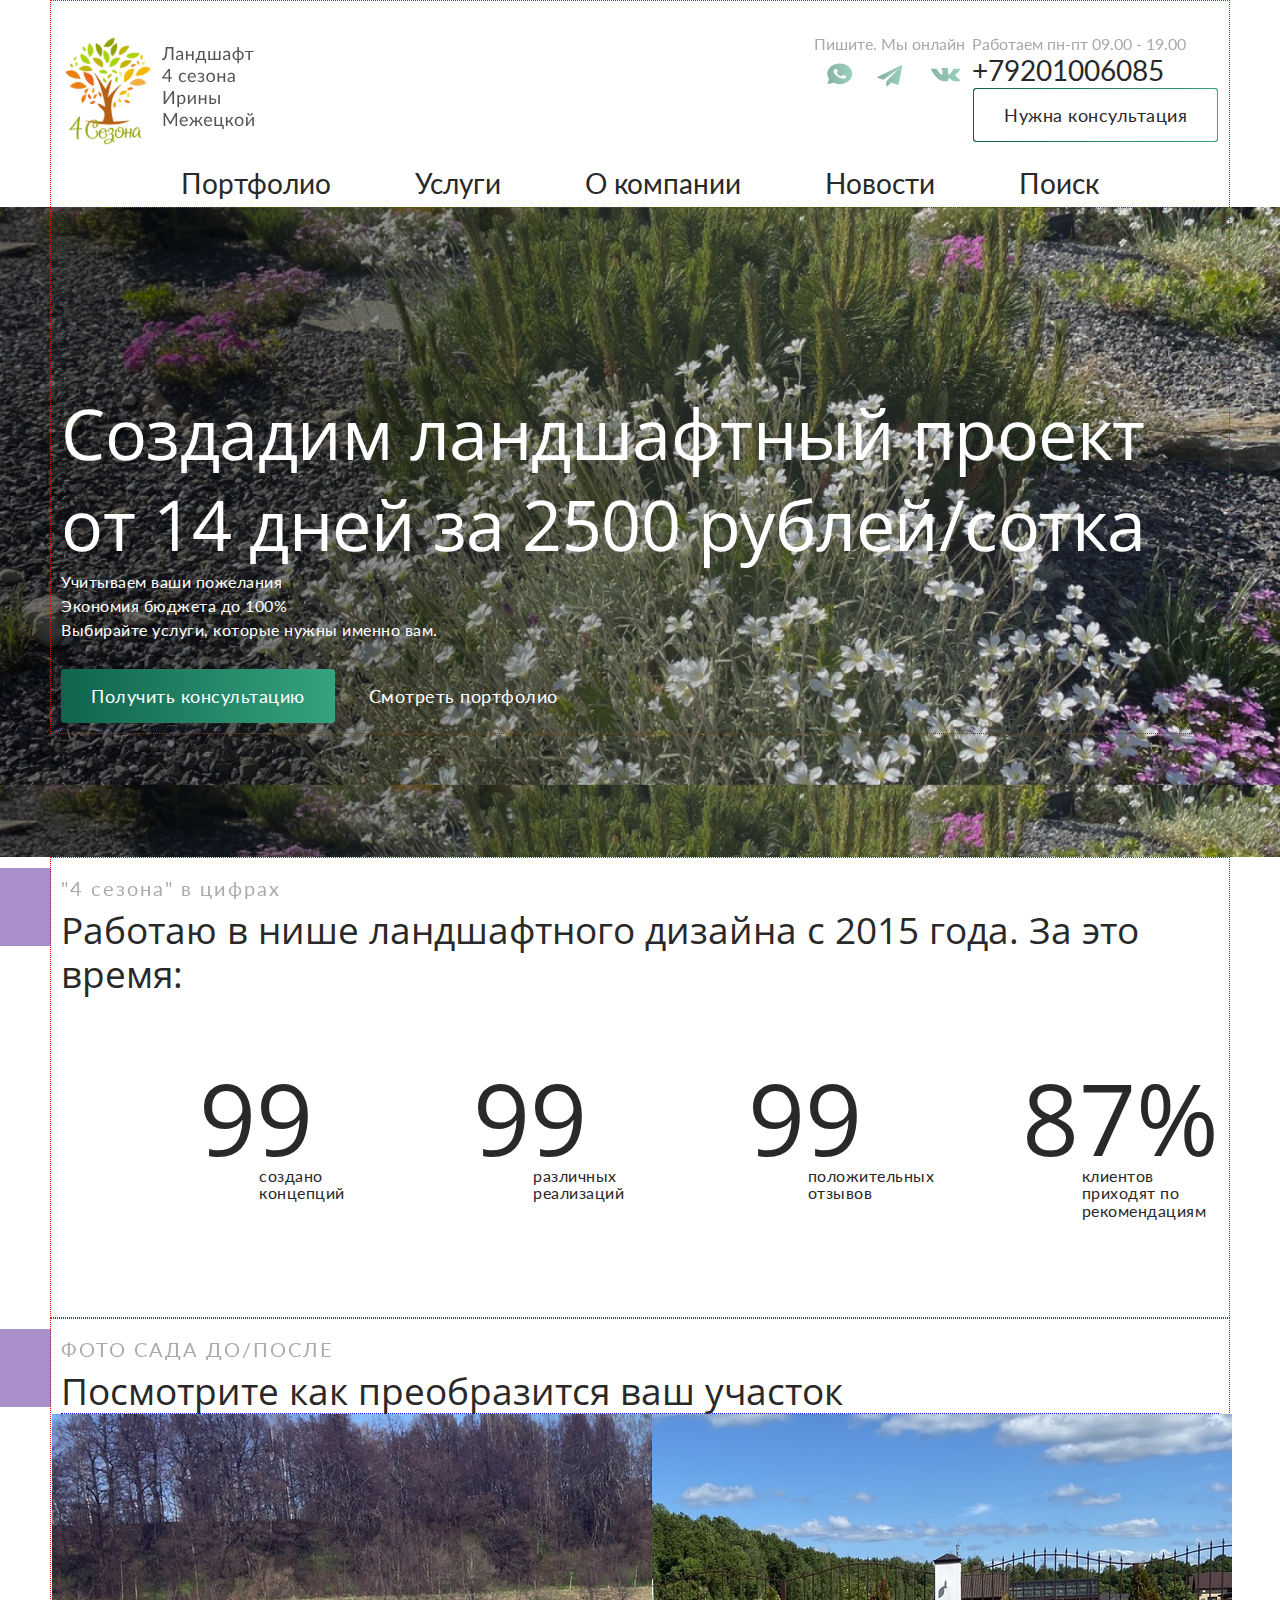
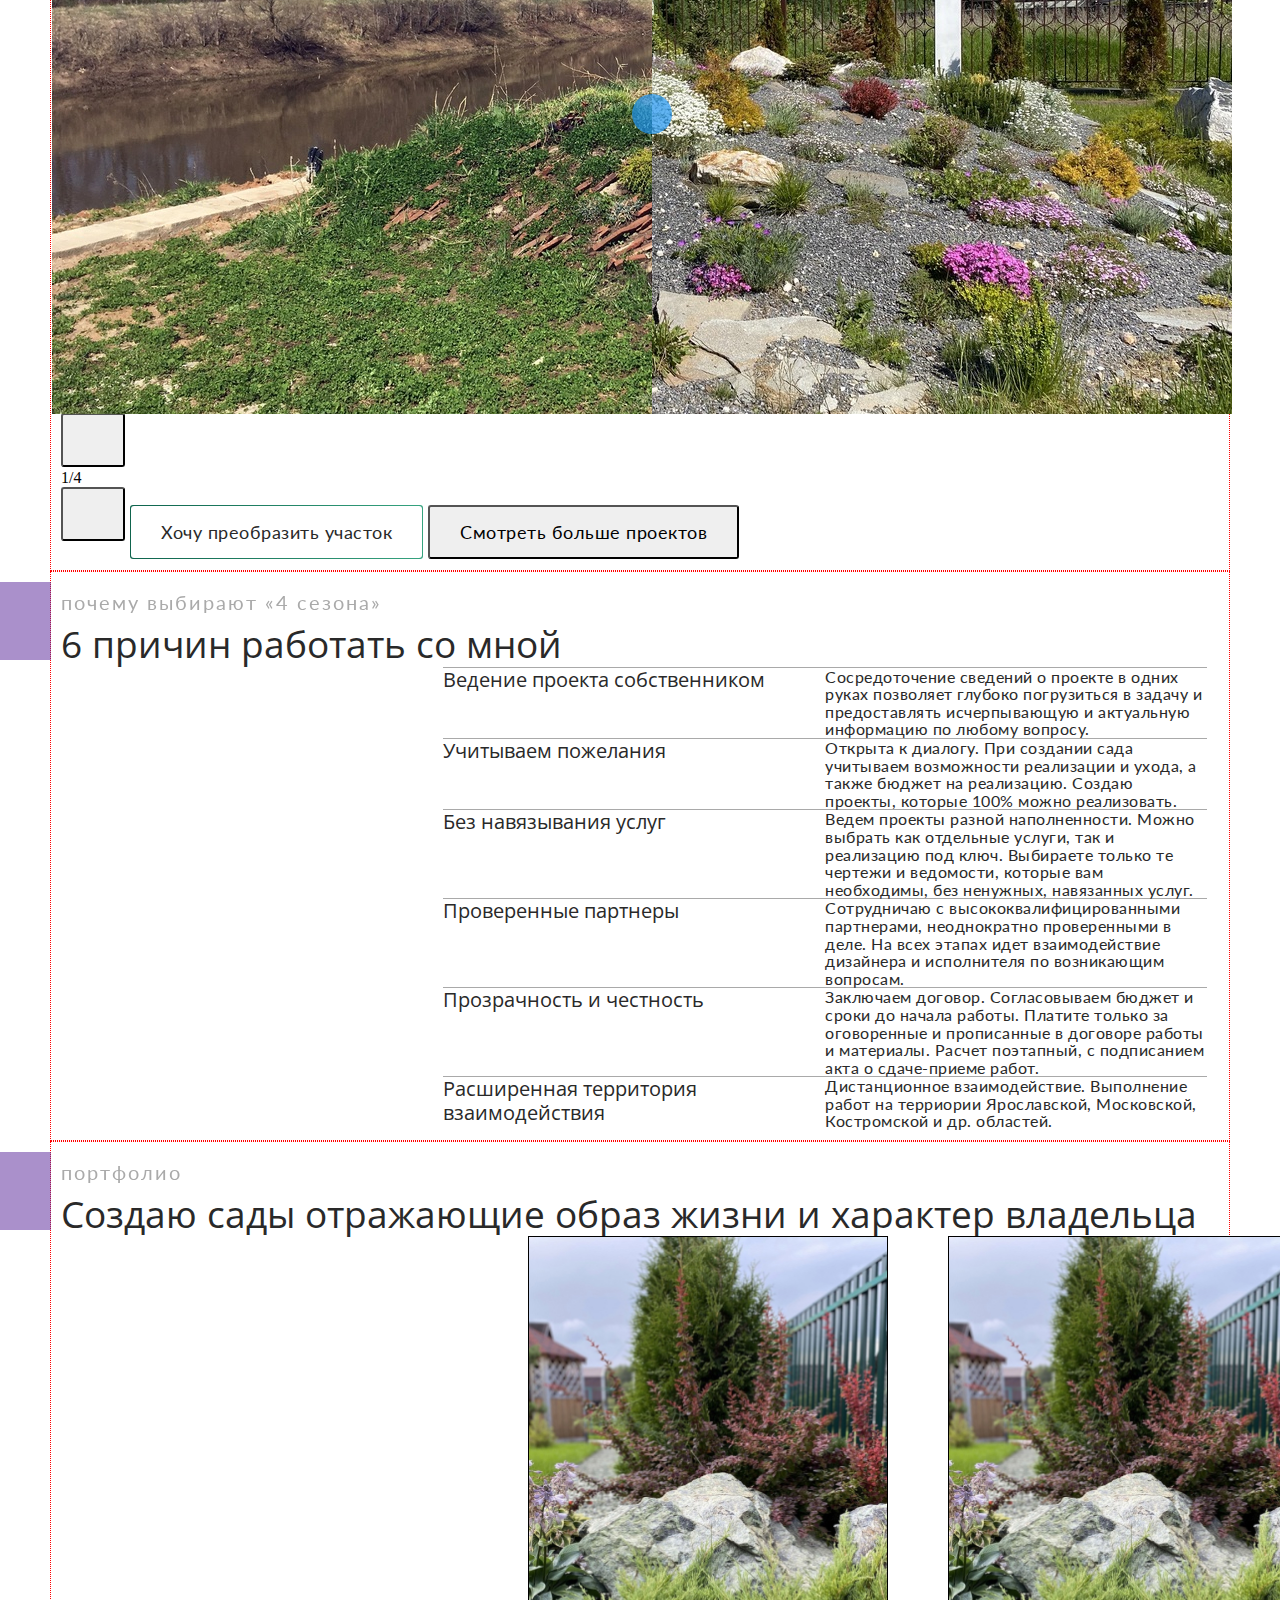
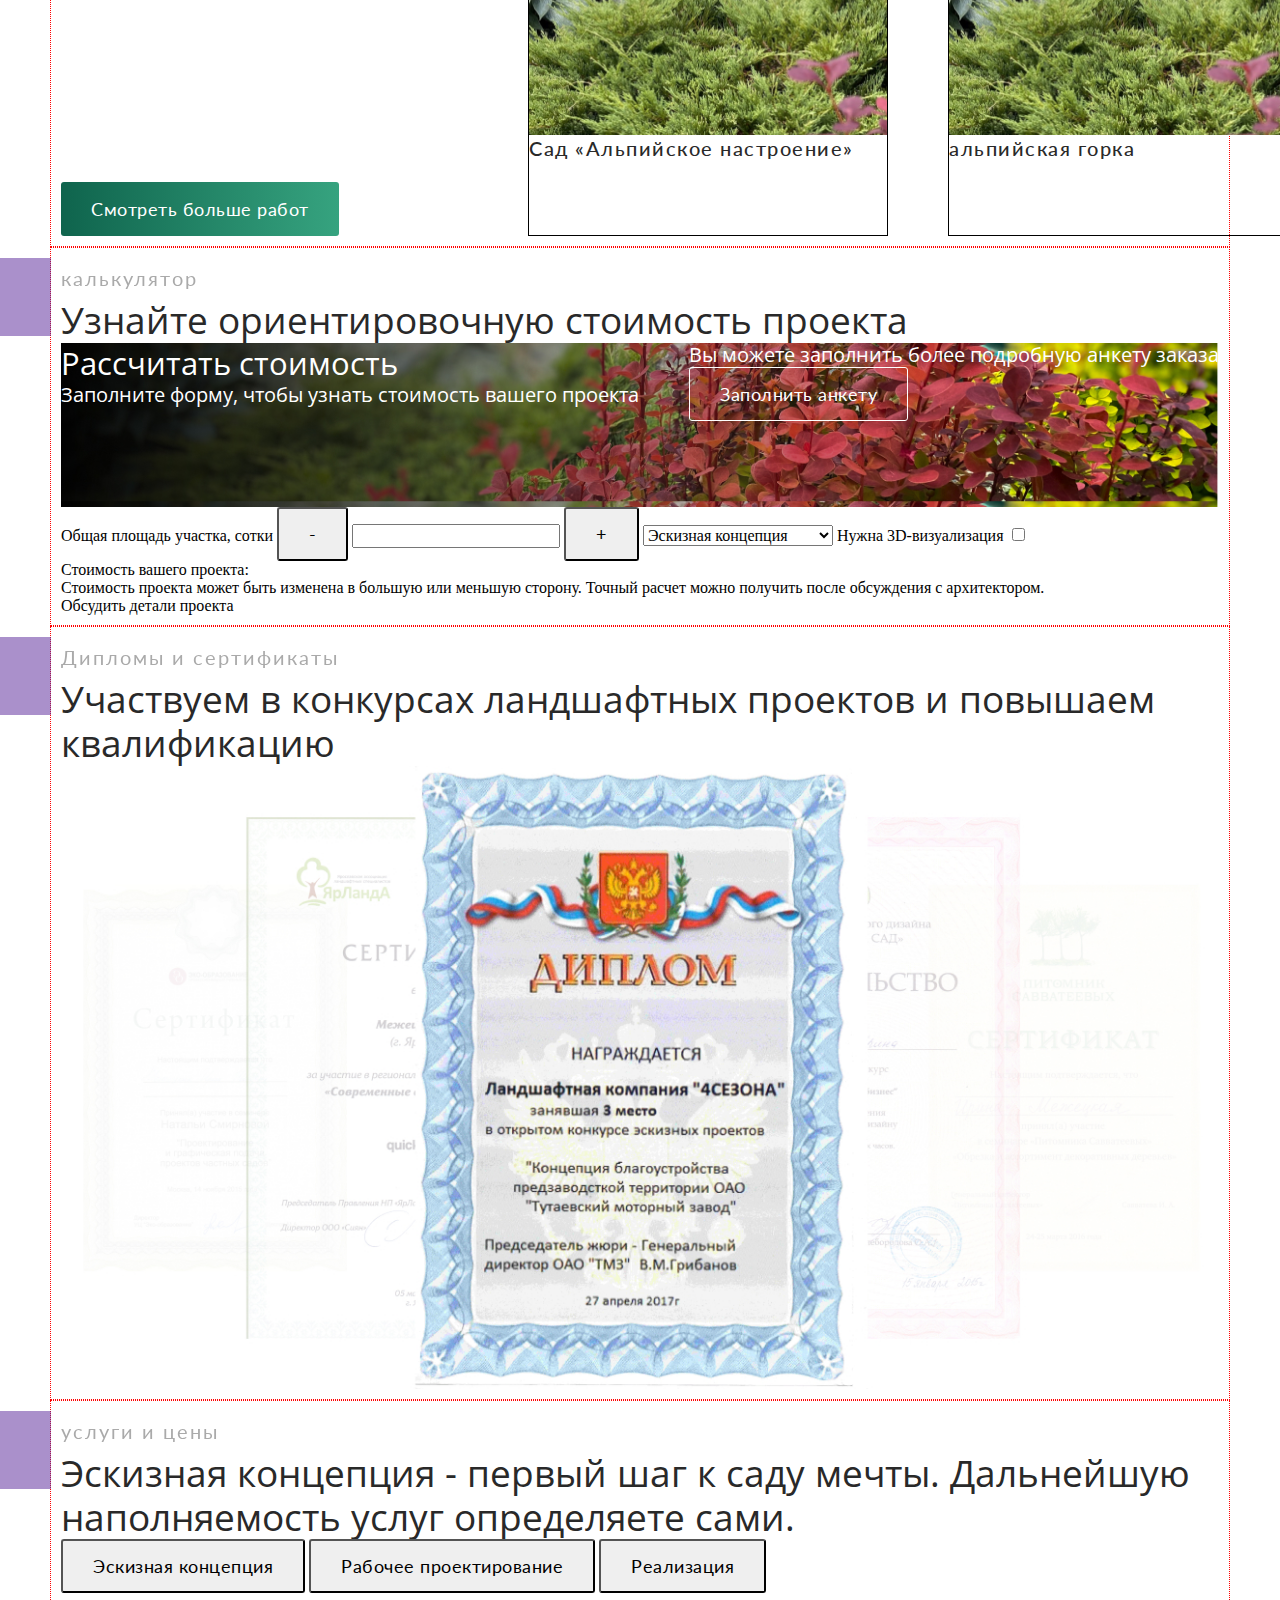
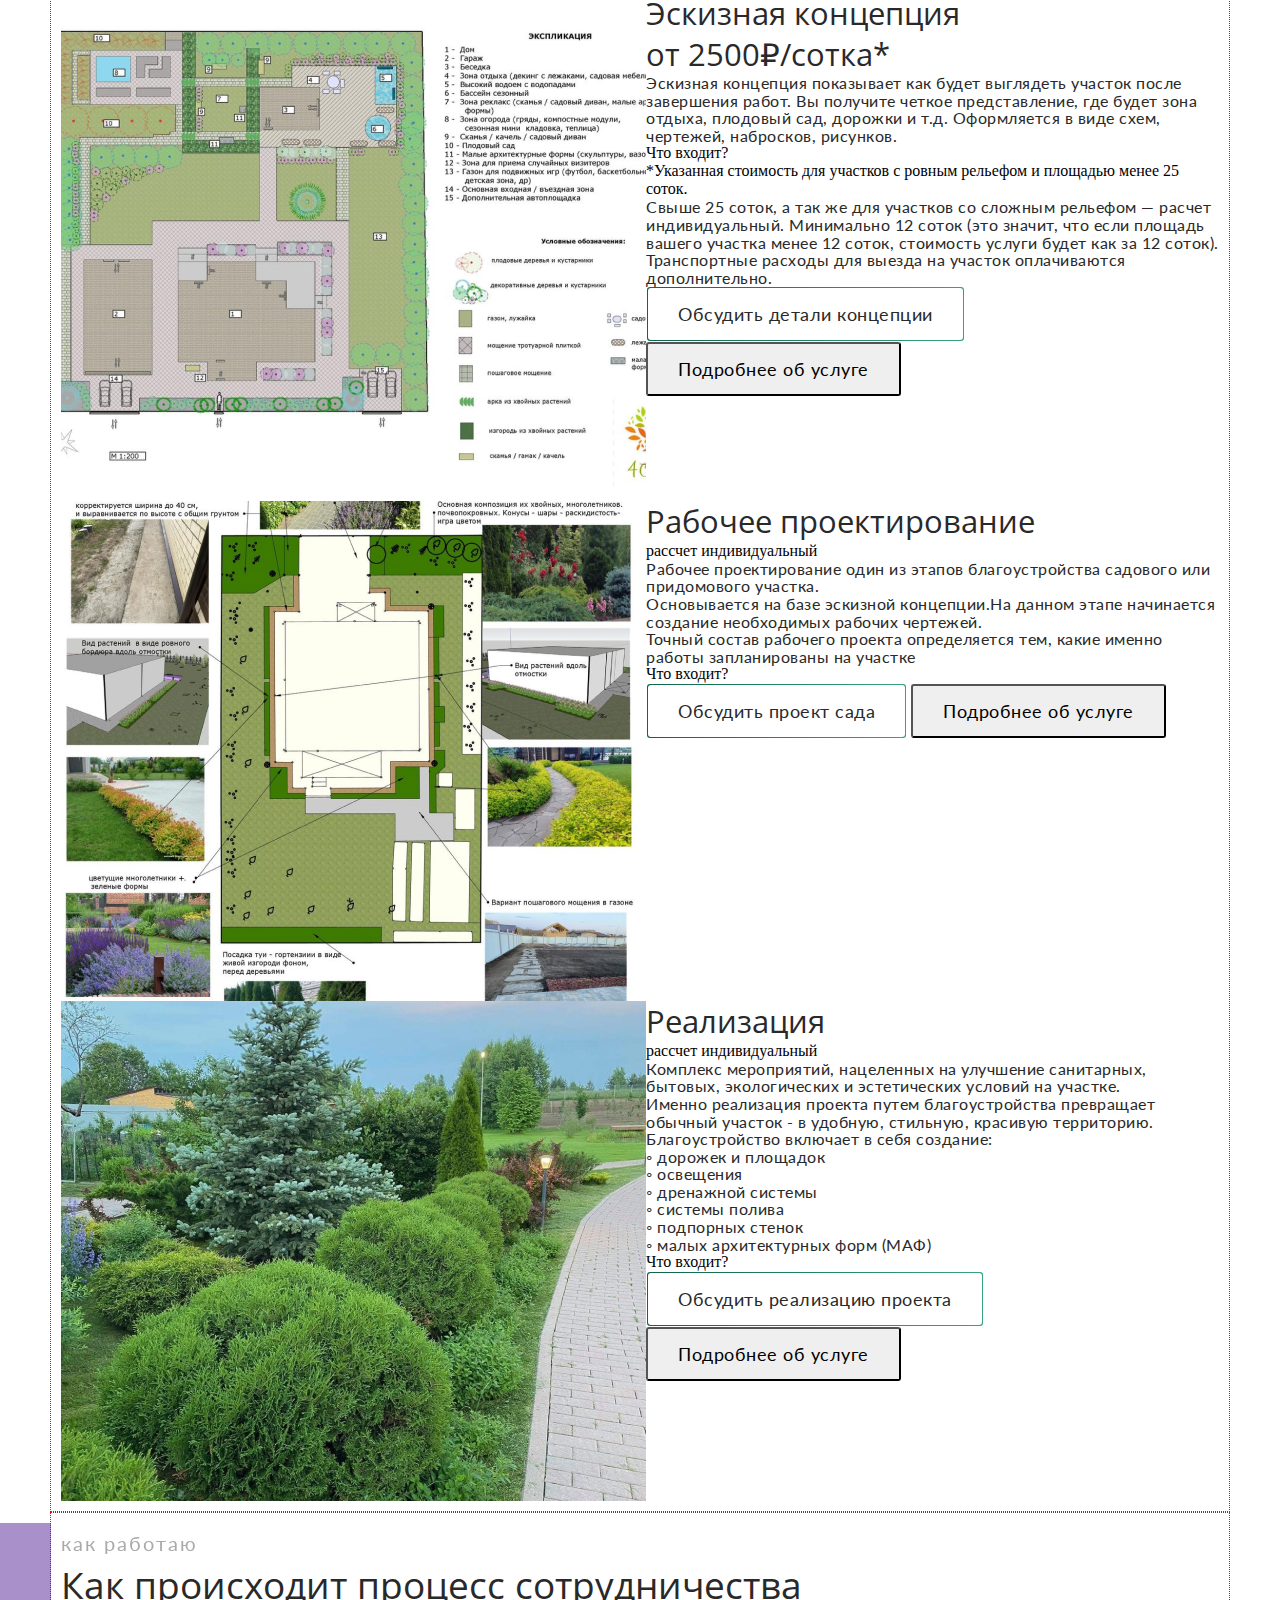
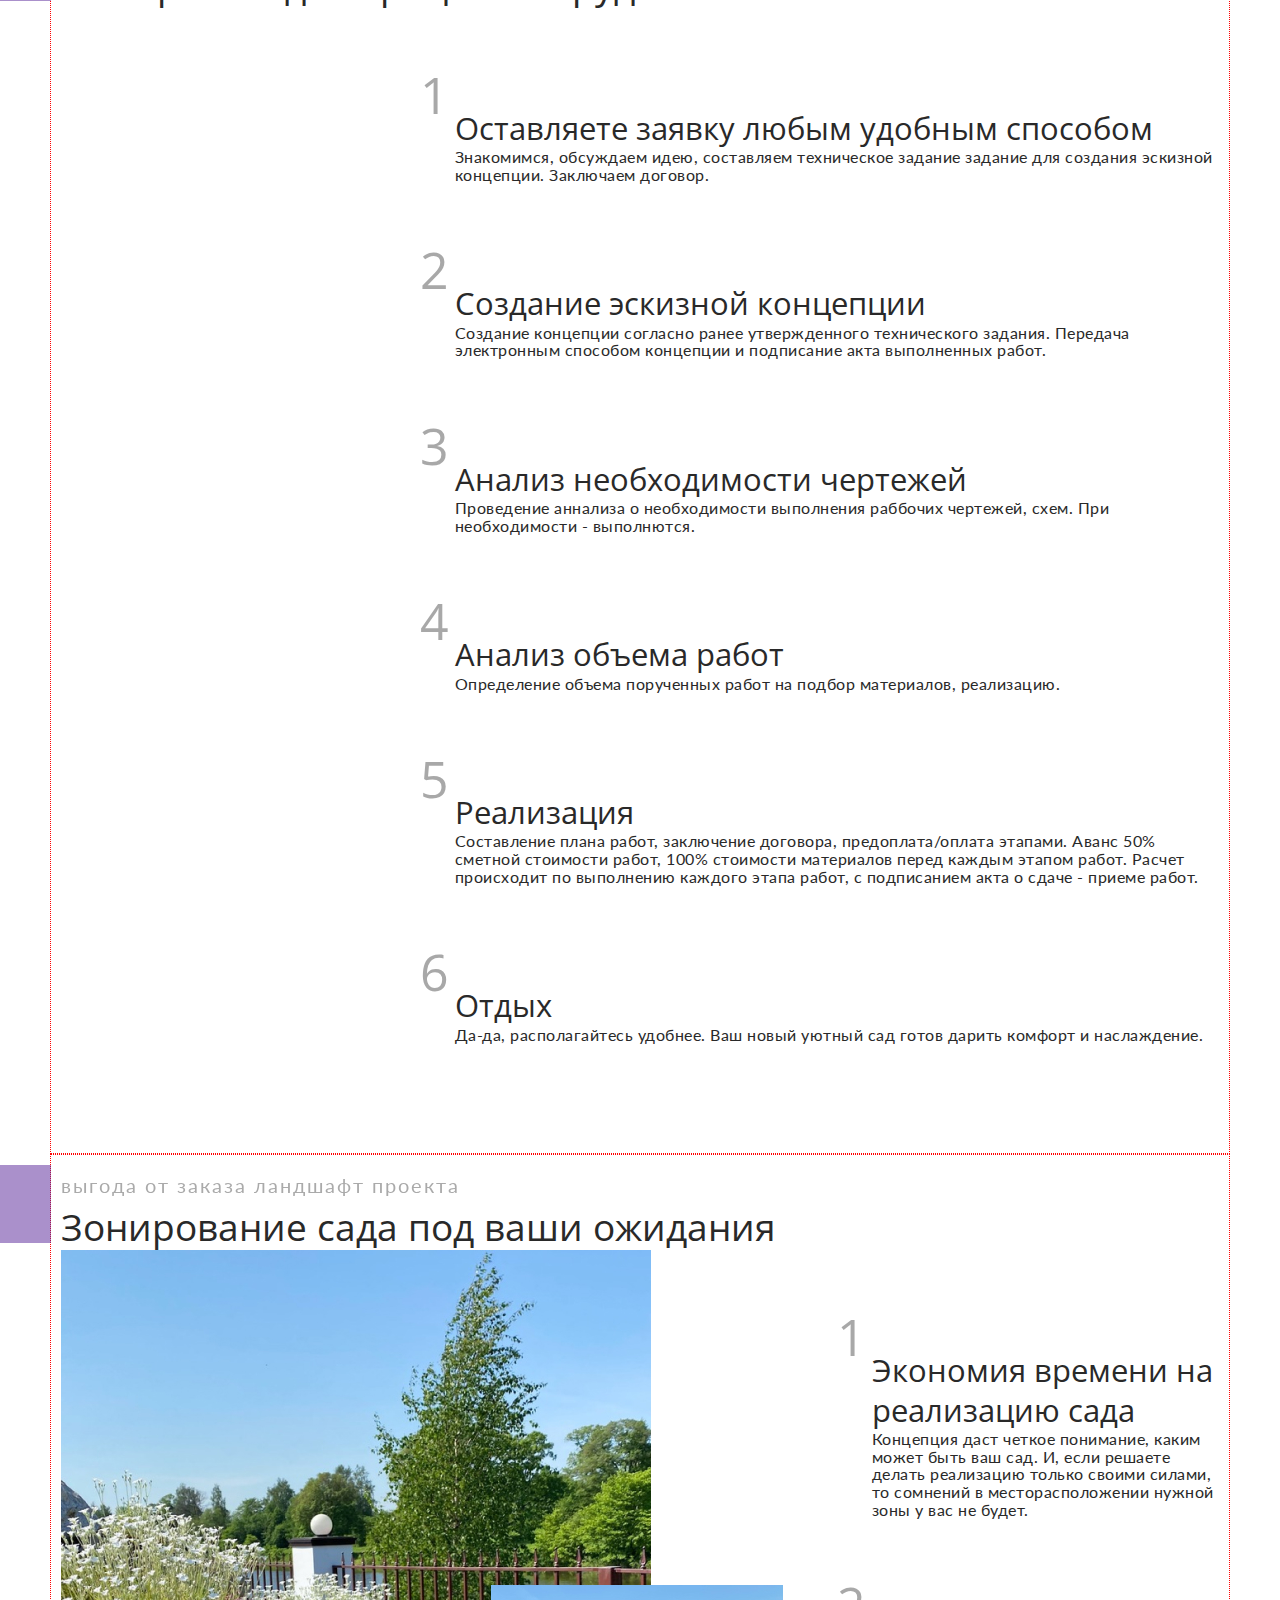
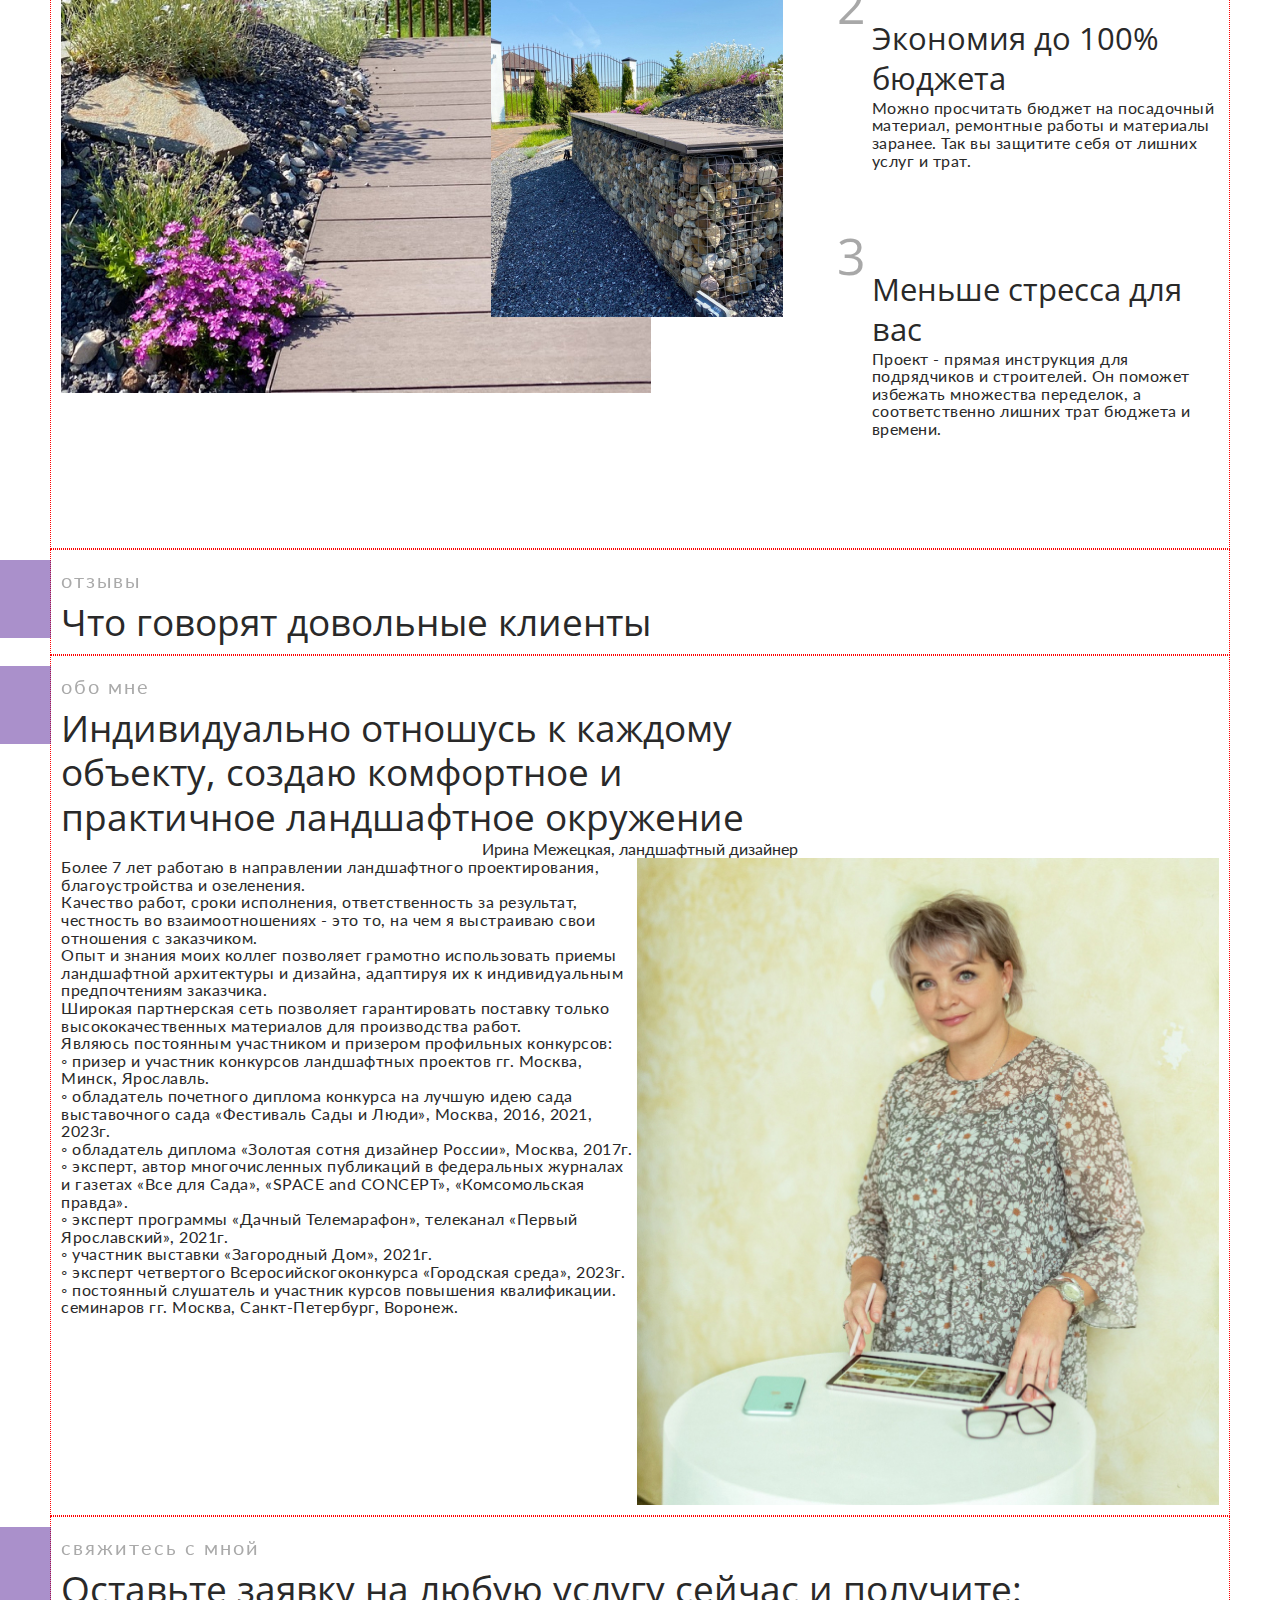
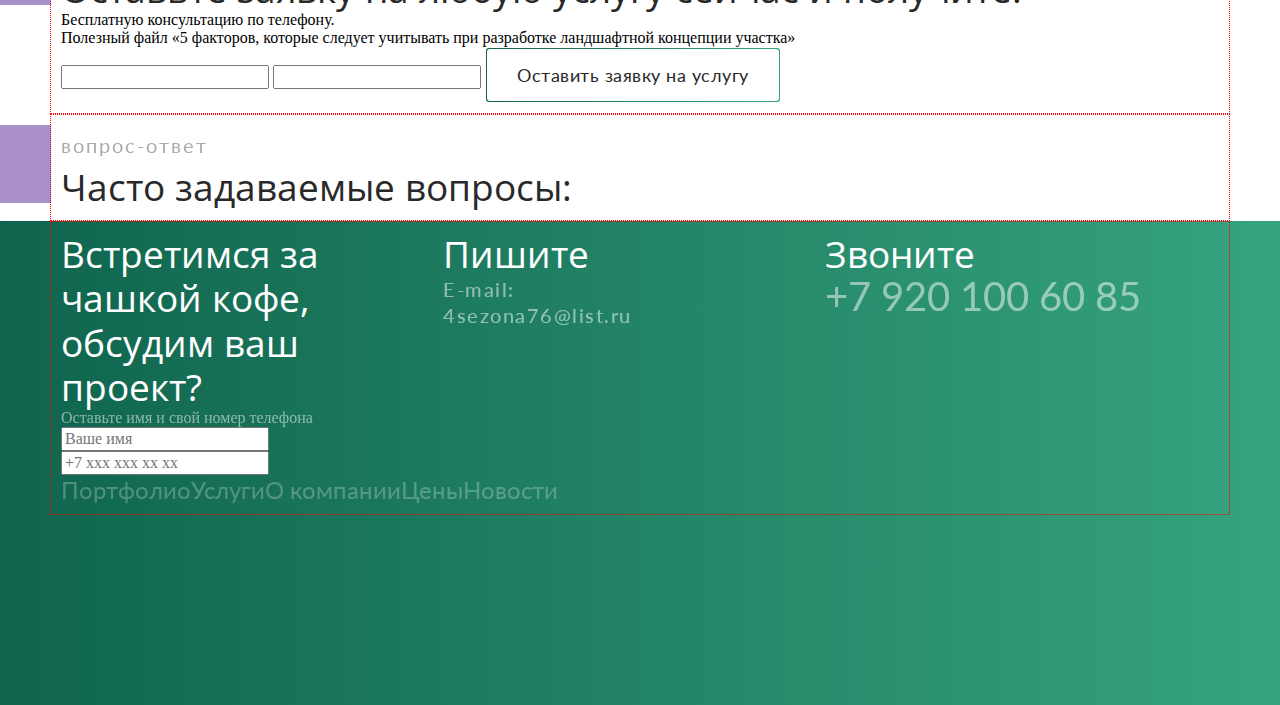
==== commit b8b83ea2: "fix: footer" ====
--- a/index.html
+++ b/index.html
@@ -327,20 +327,28 @@
                     Дальнейшую наполняемость услуг определяете сами.</p>
 
                 <div class="price-slider">
+
+                    <div class="price-slider_buttons">
+<button class="price-slider_button">Эскизная концепция</button>
+<button class="price-slider_button">Рабочее проектирование</button>
+<button class="price-slider_button">Реализация</button>
+
+                    </div>
                     <ul class="price-list">
+
                         <li class="price-item">
-                            <h3>Эскизная концепция</h3>
+                            
 
                             <img src="images/mainpage/price1.jpg" alt="">
                             <div class="sketch-about">
-                                <p>Эскизная концепция</p>
-                                <p>от 2500₽/сотка*</p>
-                                <p>Эскизная концепция показывает как будет выглядеть участок после завершения работ. Вы
+                                <h3 class="h3_31_R">Эскизная концепция</h3>
+                                <p class="h3_31_R">от 2500₽/сотка*</p>
+                                <p class="text_16_R">Эскизная концепция показывает как будет выглядеть участок после завершения работ. Вы
                                     получите четкое представление, где будет зона отдыха, плодовый сад, дорожки и т.д.
                                     Оформляется в виде схем, чертежей, набросков, рисунков.</p>
                                 <p>Что входит?</p>
                                 <p>*Указанная стоимость для участков с ровным рельефом и площадью менее 25 соток.</p>
-                                <p>Свыше 25 соток, а так же для участков со сложным рельефом — расчет индивидуальный.
+                                <p class="text_16_R">Свыше 25 соток, а так же для участков со сложным рельефом — расчет индивидуальный.
                                     Минимально 12 соток (это значит, что если площадь вашего участка менее 12 соток,
                                     стоимость услуги будет как за 12 соток). Транспортные расходы для выезда на участок
                                     оплачиваются дополнительно.</p>
@@ -350,17 +358,17 @@
 
                         </li>
                         <li class="price-item">
-                            <h3>Рабочее проектирование</h3>
+                           
 
                             <img src="images/mainpage/price2.jpg" alt="">
                             <div class="sketch-about">
-                                <p>Рабочее проектирование</p>
+                                <h3 class="h3_31_R">Рабочее проектирование</h3>
                                 <p>рассчет индивидуальный</p>
-                                <p>Рабочее проектирование один из этапов благоустройства садового или придомового
+                                <p class="text_16_R">Рабочее проектирование один из этапов благоустройства садового или придомового
                                     участка.</p>
-                                <p>Основывается на базе эскизной концепции.На данном этапе начинается создание
+                                <p class="text_16_R">Основывается на базе эскизной концепции.На данном этапе начинается создание
                                     необходимых рабочих чертежей.</p>
-                                <p>Точный состав рабочего проекта определяется тем, какие именно работы запланированы на
+                                <p class="text_16_R">Точный состав рабочего проекта определяется тем, какие именно работы запланированы на
                                     участке</p>
                                 <p>Что входит?</p>
                                 <button class="button-white">Обсудить проект сада</button>
@@ -370,17 +378,17 @@
 
                         </li>
                         <li class="price-item">
-                            <h3>Реализация</h3>
+                            
                             <img src="images/mainpage/price3.jpg" alt="">
                             <div class="sketch-about">
-                                <p>Реализация</p>
+                                <h3 class="h3_31_R">Реализация</h3>
                                 <p>рассчет индивидуальный</p>
-                                <p>Комплекс мероприятий, нацеленных на улучшение санитарных, бытовых, экологических и
+                                <p class="text_16_R">Комплекс мероприятий, нацеленных на улучшение санитарных, бытовых, экологических и
                                     эстетических условий на участке.</p>
-                                <p>Именно реализация проекта путем благоустройства превращает обычный участок - в
+                                <p class="text_16_R">Именно реализация проекта путем благоустройства превращает обычный участок - в
                                     удобную, стильную, красивую территорию.</p>
-                                <p>Благоустройство включает в себя создание:</p>
-                                <ul>
+                                <p class="text_16_R">Благоустройство включает в себя создание:</p>
+                                <ul class="text_16_R">
                                     <li>◦ дорожек и площадок</li>
                                     <li>◦ освещения</li>
                                     <li>◦ дренажной системы</li>
@@ -580,7 +588,7 @@
                     <p class="h2_37_R">
                         Встретимся за чашкой кофе, обсудим ваш проект?
                     </p>
-                    <p>Оставьте имя и свой номер телефона</p>
+                    <p class="Button_18_R">Оставьте имя и свой номер телефона</p>
                     <input type="text" placeholder="Ваше имя">
                     <input type="tel" name="" id="" placeholder="+7 ххх ххх хх хх">
 
@@ -596,21 +604,21 @@
                         <li class="footer_social-item"></li>
                         <li class="footer_social-item"></li>
                     </ul>
-                    <p>E-mail:</p>
-                    <a href="mailto:4sezona76@list.ru">4sezona76@list.ru</a>
+                    <p class="caption_20_R_130">E-mail:</p>
+                    <a class="caption_20_R_130" href="mailto:4sezona76@list.ru">4sezona76@list.ru</a>
                 </div>
                 <div class="footer-contentcolumn">
                     <p class="h2_37_R">Звоните</p>
-                    <a href="tel:+7 920 100 60 85">+7 920 100 60 85</a>
-                </div>
-
-            </div>
-            <nav class="footer-nav">
-                <ul class="li">Портфолио</ul>
-                <ul class="li">Услуги</ul>
-                <ul class="li">О компании</ul>
-                <ul class="li">Цены</ul>
-                <ul class="li">Новости</ul>
+                    <a href="tel:+79201006085" class="Numeric2_40 ">+7 920 100 60 85</a>
+                </div>
+
+            </div>
+            <nav class="footer-nav menu_24_R">
+                <ul class="li"><a href="">Портфолио</a></ul>
+                <ul class="li"><a href="">Услуги</a></ul>
+                <ul class="li"><a href="">О компании</a></ul>
+                <ul class="li"><a href="">Цены</a></ul>
+                <ul class="li"><a href="">Новости</a></ul>
             </nav>
 
         </div>
--- a/styles.css
+++ b/styles.css
@@ -110,6 +110,15 @@
   color: #292929;
 }
 
+.Numeric2_40 {
+  font-family: "Lato", sans-serif;
+  font-size: 40px;
+  font-style: normal;
+  font-weight: 400;
+  line-height: 100%;
+  letter-spacing: 0px;
+}
+
 .H5_20_R {
   font-family: "Open Sans", sans-serif;
   font-size: 20px;
@@ -214,6 +223,15 @@
   font-weight: 400;
   letter-spacing: 0px;
   color: #292929;
+}
+
+.Numeric2_40 {
+  font-family: "Lato", sans-serif;
+  font-size: 40px;
+  font-style: normal;
+  font-weight: 400;
+  line-height: 100%;
+  letter-spacing: 0px;
 }
 
 .H5_20_R {
@@ -298,6 +316,7 @@
   background-image: none;
   background-color: #FFFFFF;
   color: #545454;
+  cursor: pointer;
 }
 
 .button-transparent {
@@ -328,11 +347,19 @@
 
 a {
   text-decoration: none;
+}
+
+.header a {
   color: #292929;
   font-size: 28px;
 }
-a:hover {
+.header a:hover {
   color: #0F644D;
+}
+
+.footer a {
+  color: #FFFFFF;
+  opacity: 0.5;
 }
 
 .descriptoin_20_R {
@@ -361,6 +388,11 @@
 
 .H1_70_R_W {
   color: #FFFFFF;
+}
+
+.Numeric2_40 {
+  color: #FFFFFF;
+  opacity: 0.5;
 }
 
 .header {
@@ -547,6 +579,10 @@
   color: white;
 }
 
+.price .price-item {
+  display: flex;
+}
+
 .howwork ul.howwork_list {
   width: 66%;
   margin-left: auto;
@@ -608,6 +644,15 @@
 .footer {
   height: 484px;
   background-image: linear-gradient(to right, #0F644D, #36A37F);
+}
+.footer .h2_37_R {
+  color: white;
+}
+.footer .caption_20_R_130, .footer .Button_18_R, .footer .menu_24_R {
+  color: white;
+  opacity: 0.5;
+}
+.footer .Numeric2_40 * {
   color: white;
 }
 .footer .footer-content {
@@ -615,4 +660,7 @@
 }
 .footer .footer-content .footer-contentcolumn {
   width: 33%;
+}
+.footer .footer-nav {
+  display: flex;
 }/*# sourceMappingURL=styles.css.map */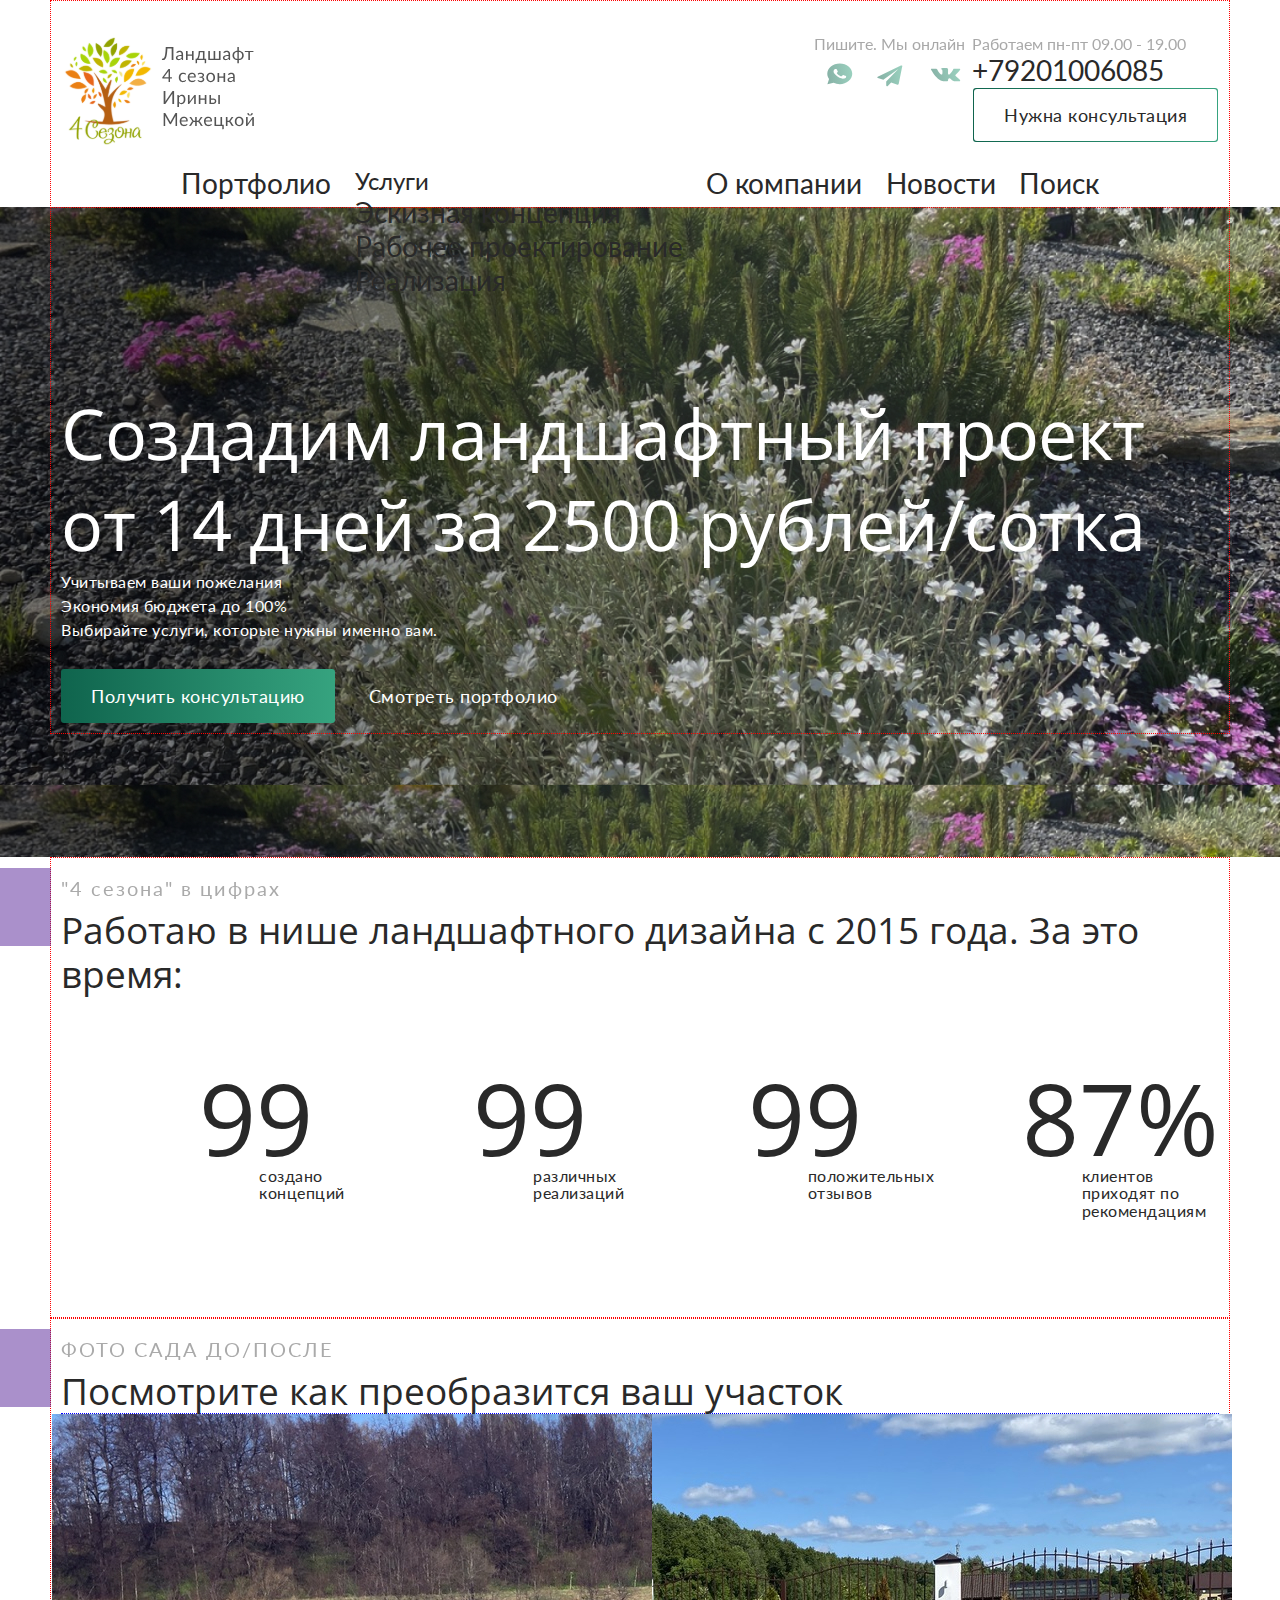
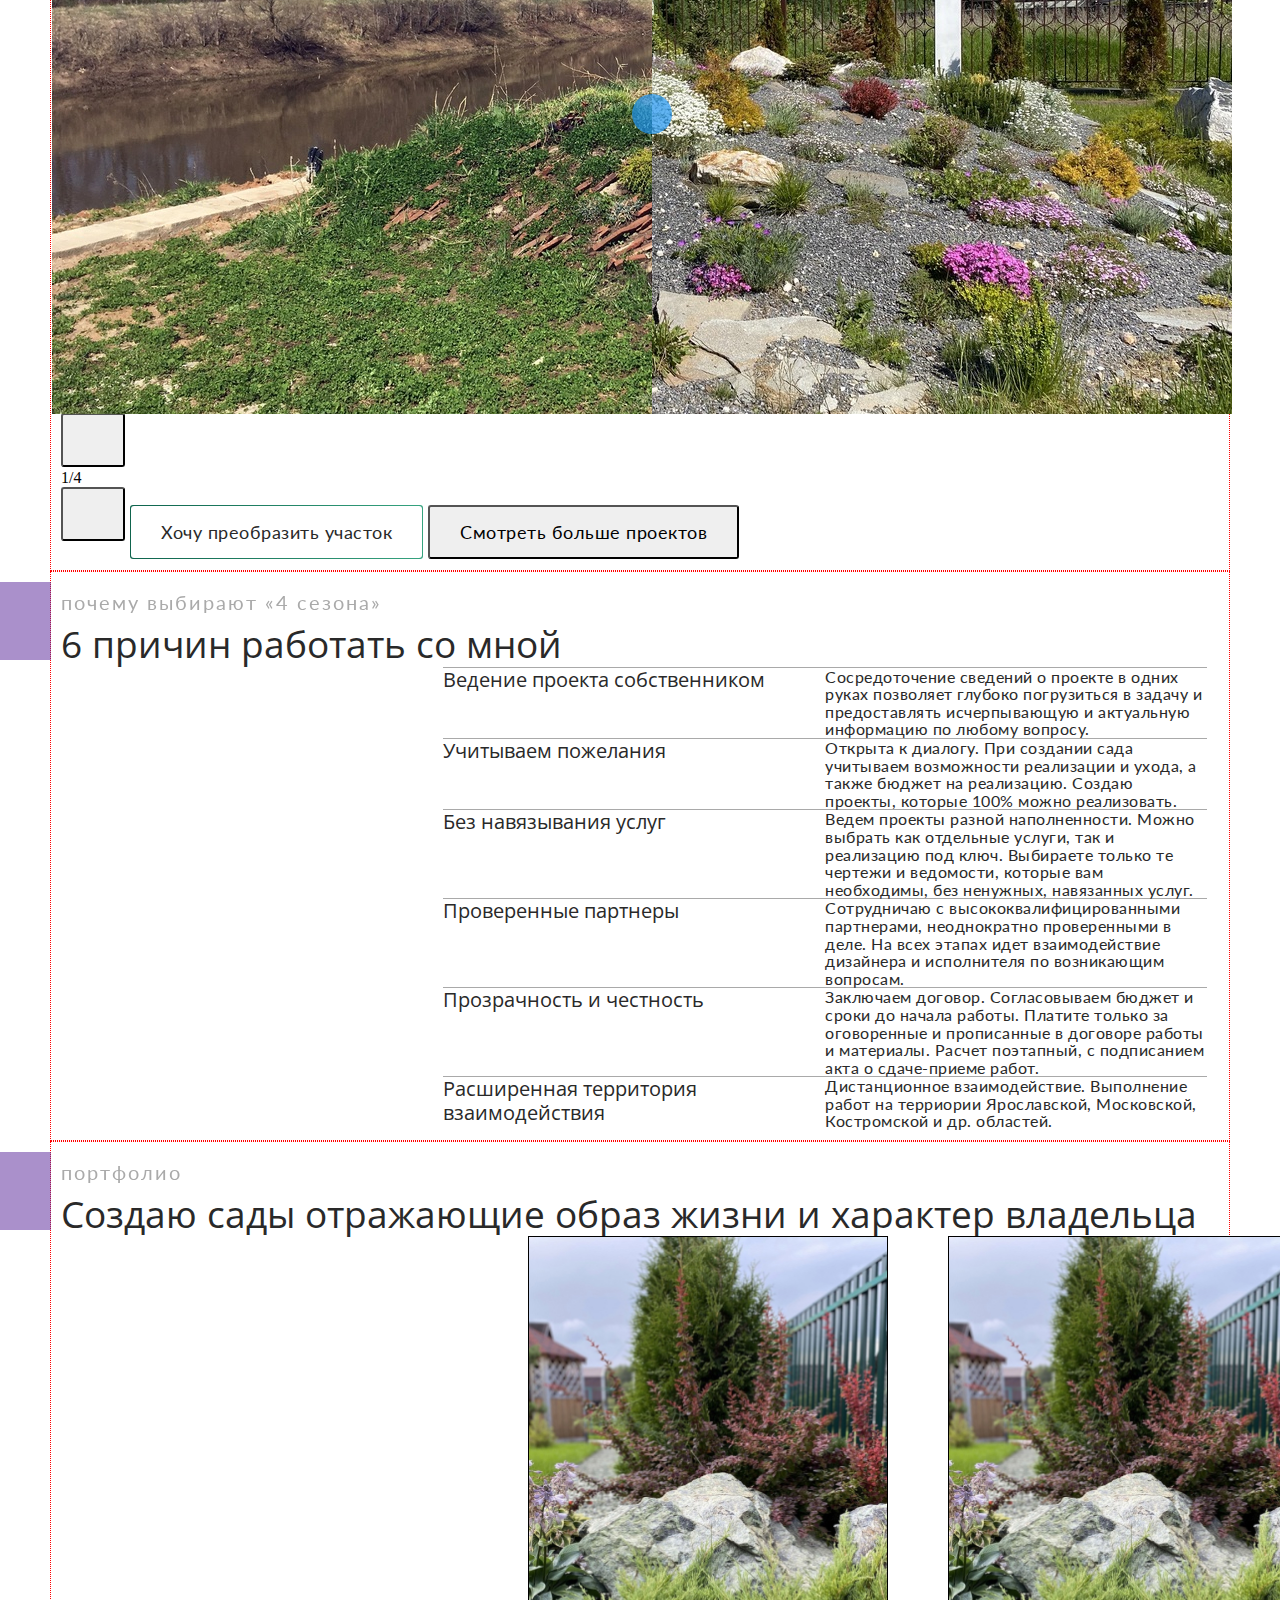
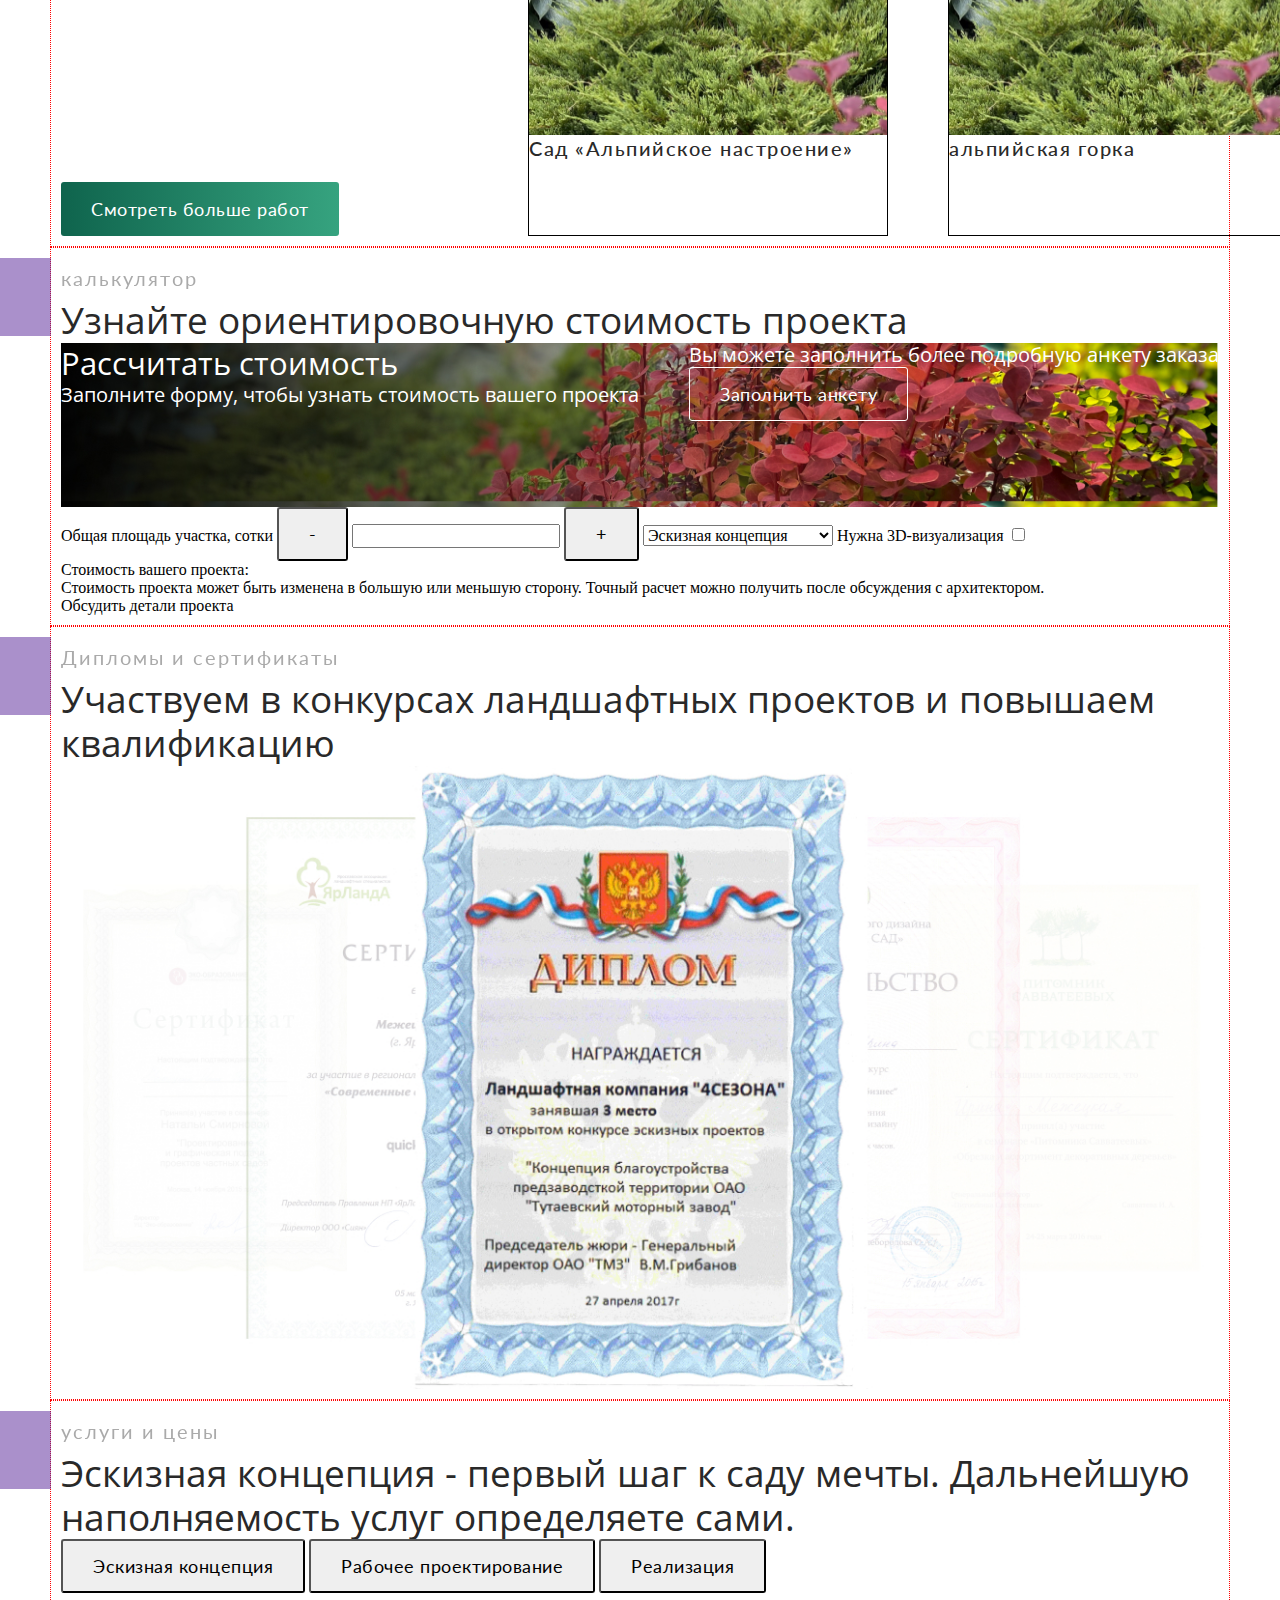
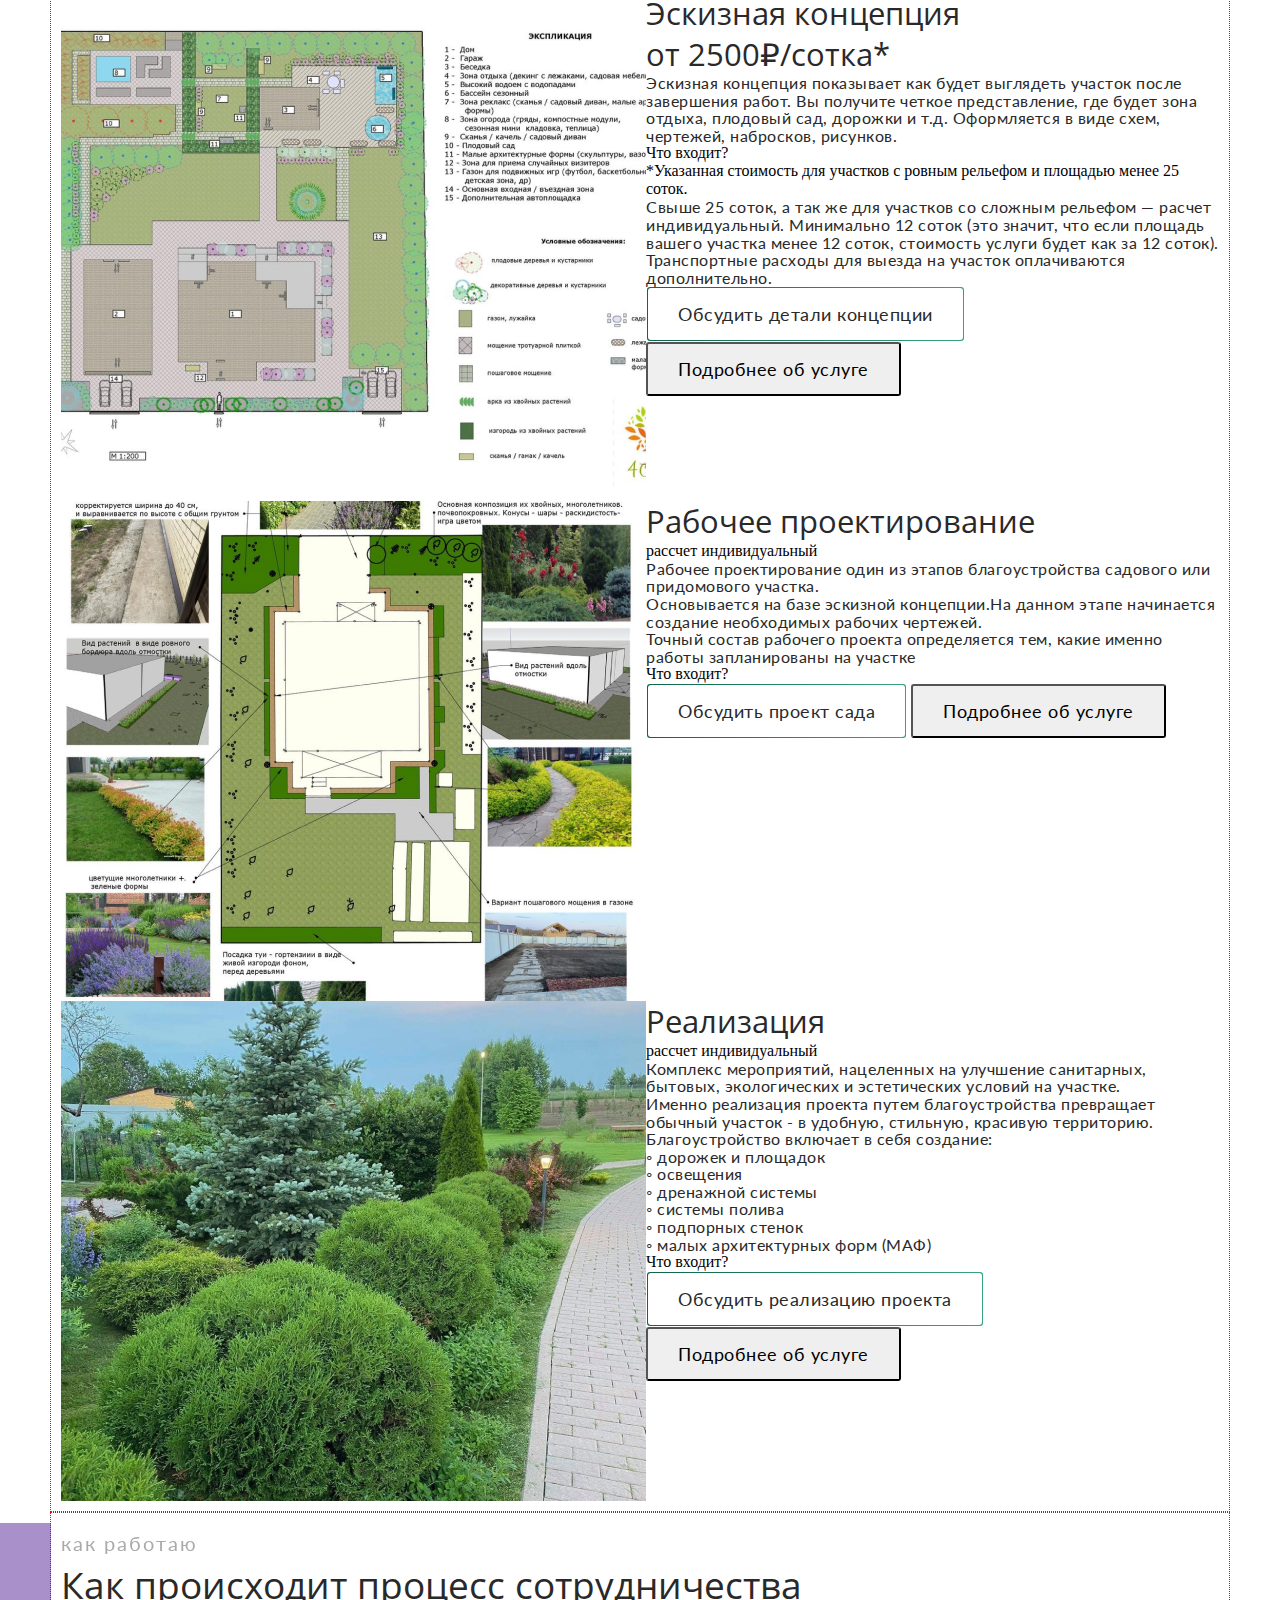
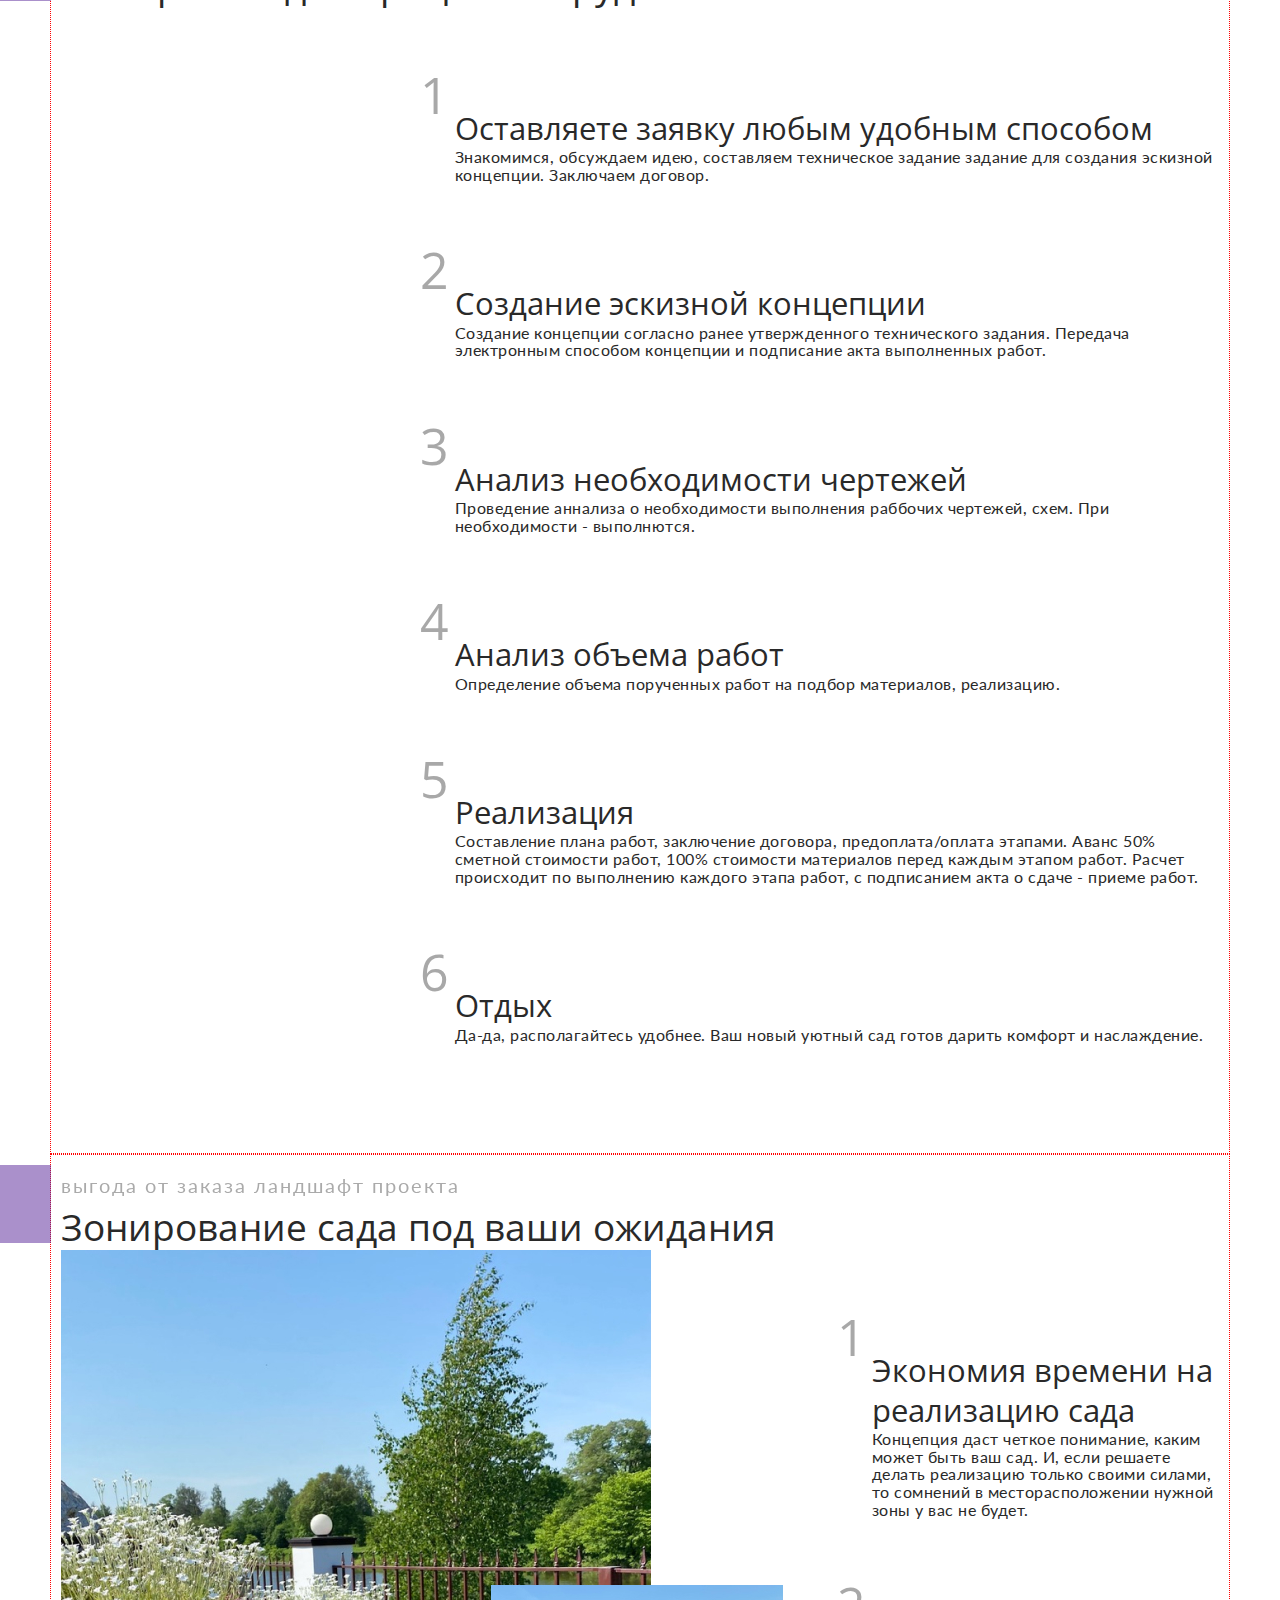
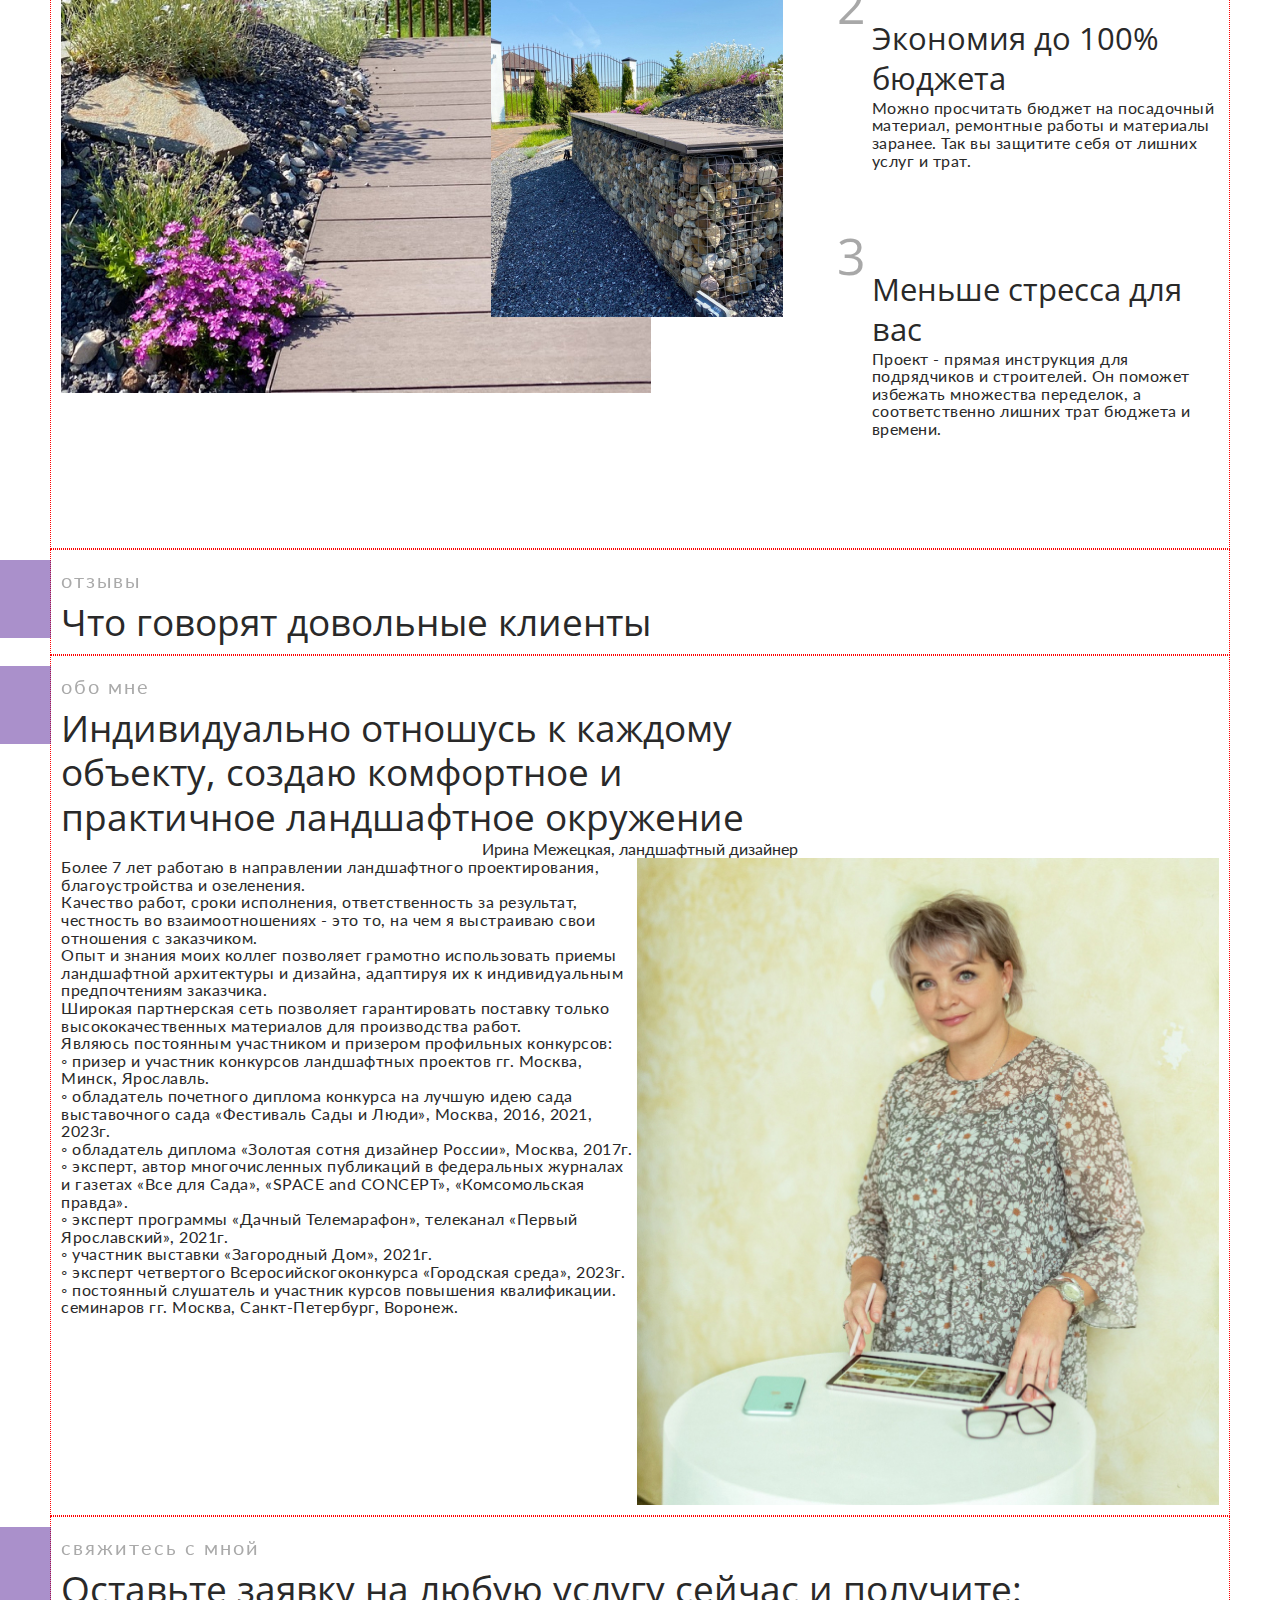
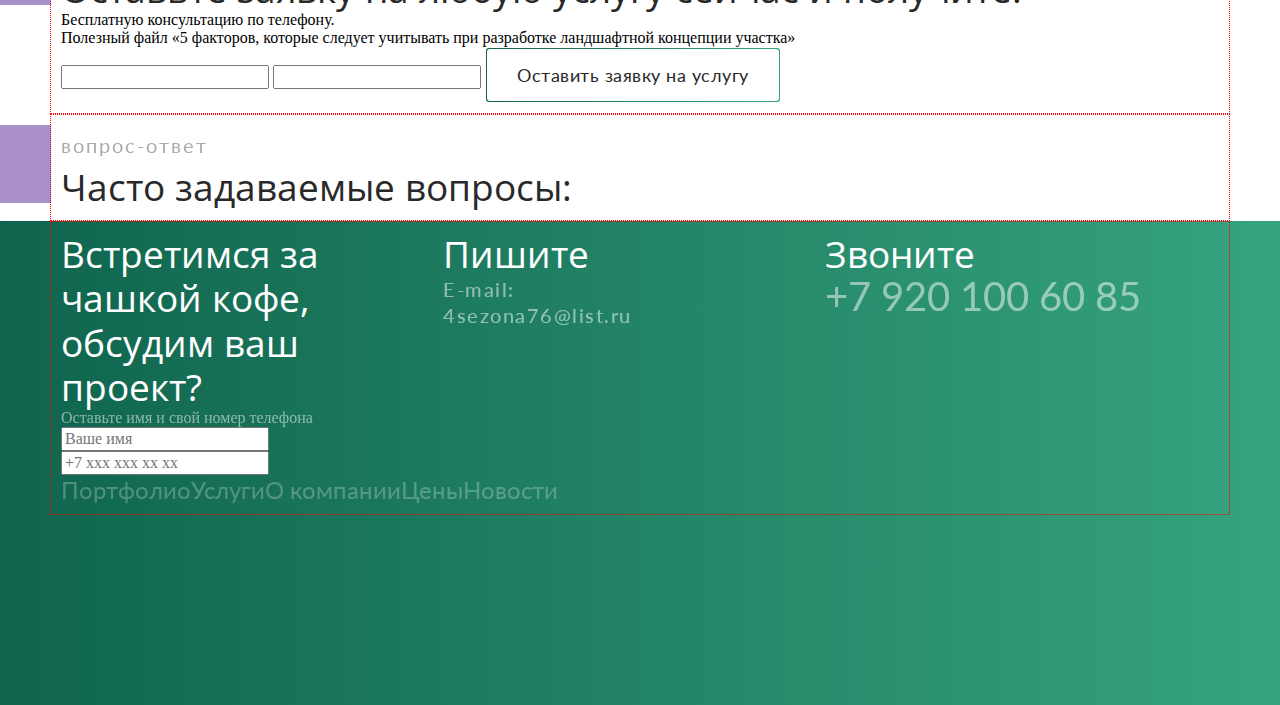
==== commit d2573d5d: "feat: sketch page" ====
--- a/index.html
+++ b/index.html
@@ -40,8 +40,16 @@
             </div>
             <nav class="main-navigation">
                 <ul class="nav-list menu_24_R">
-                    <li class="nav-item"><a href="">Портфолио</a></li>
-                    <li class="nav-item"><a href="">Услуги</a></li>
+                    <li class="nav-item"><a href="./pages/portfolio.html">Портфолио</a></li>
+                    <li class="nav-item nav-item-service">
+                        <p>Услуги</p>
+                        <ul class="nav-list-servis-list menu_20R ">
+                            <li class="nav-list-servis-itam"><a href="./pages/sketch.html" class="nav-list-servis-link">Эскизная концепция</a></li>
+                            <li class="nav-list-servis-itam"><a href="" class="nav-list-servis-link">Рабочее проектирование</a></li>
+                            <li class="nav-list-servis-itam"><a href="" class="nav-list-servis-link">Реализация</a></li>
+                        </ul> 
+                    
+                    </li>
                     <li class="nav-item"><a href="">О компании</a></li>
                     <li class="nav-item"><a href="">Новости</a></li>
                     <li class="nav-item"><a href="">Поиск</a></li>
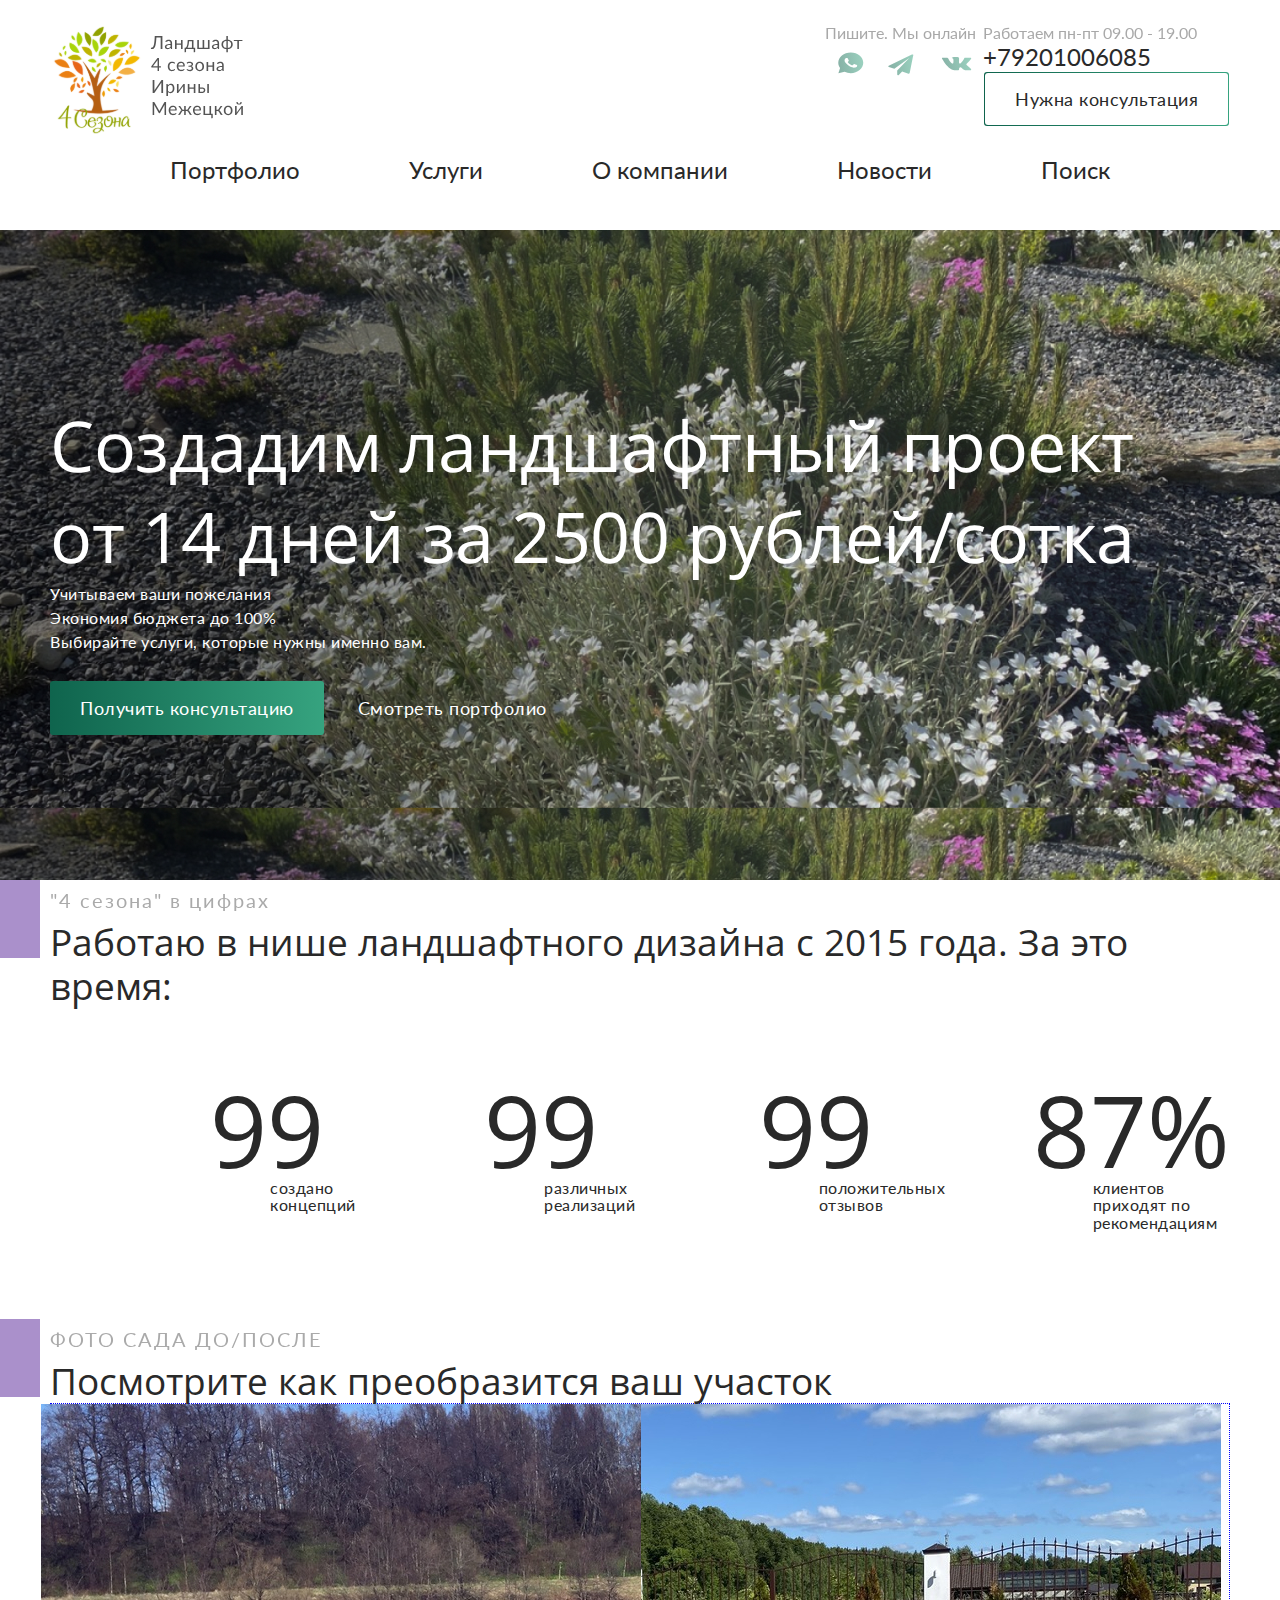
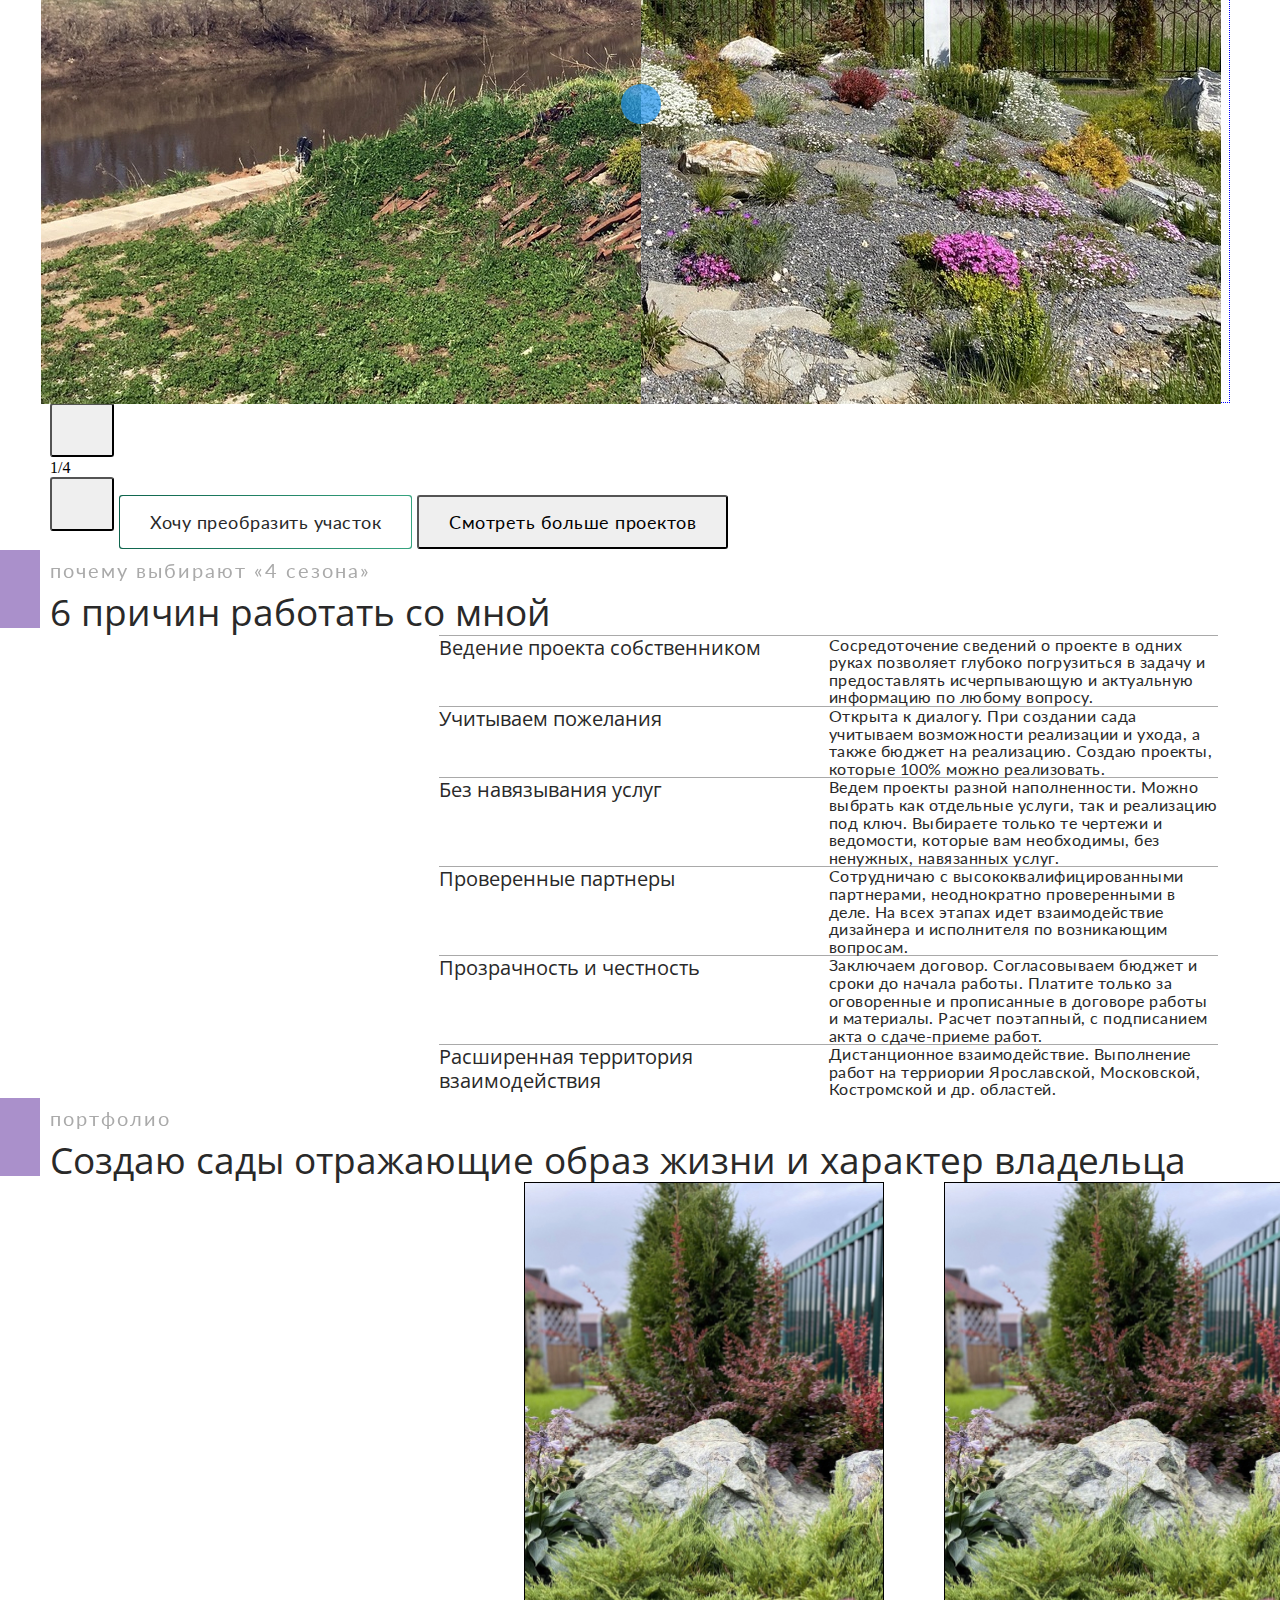
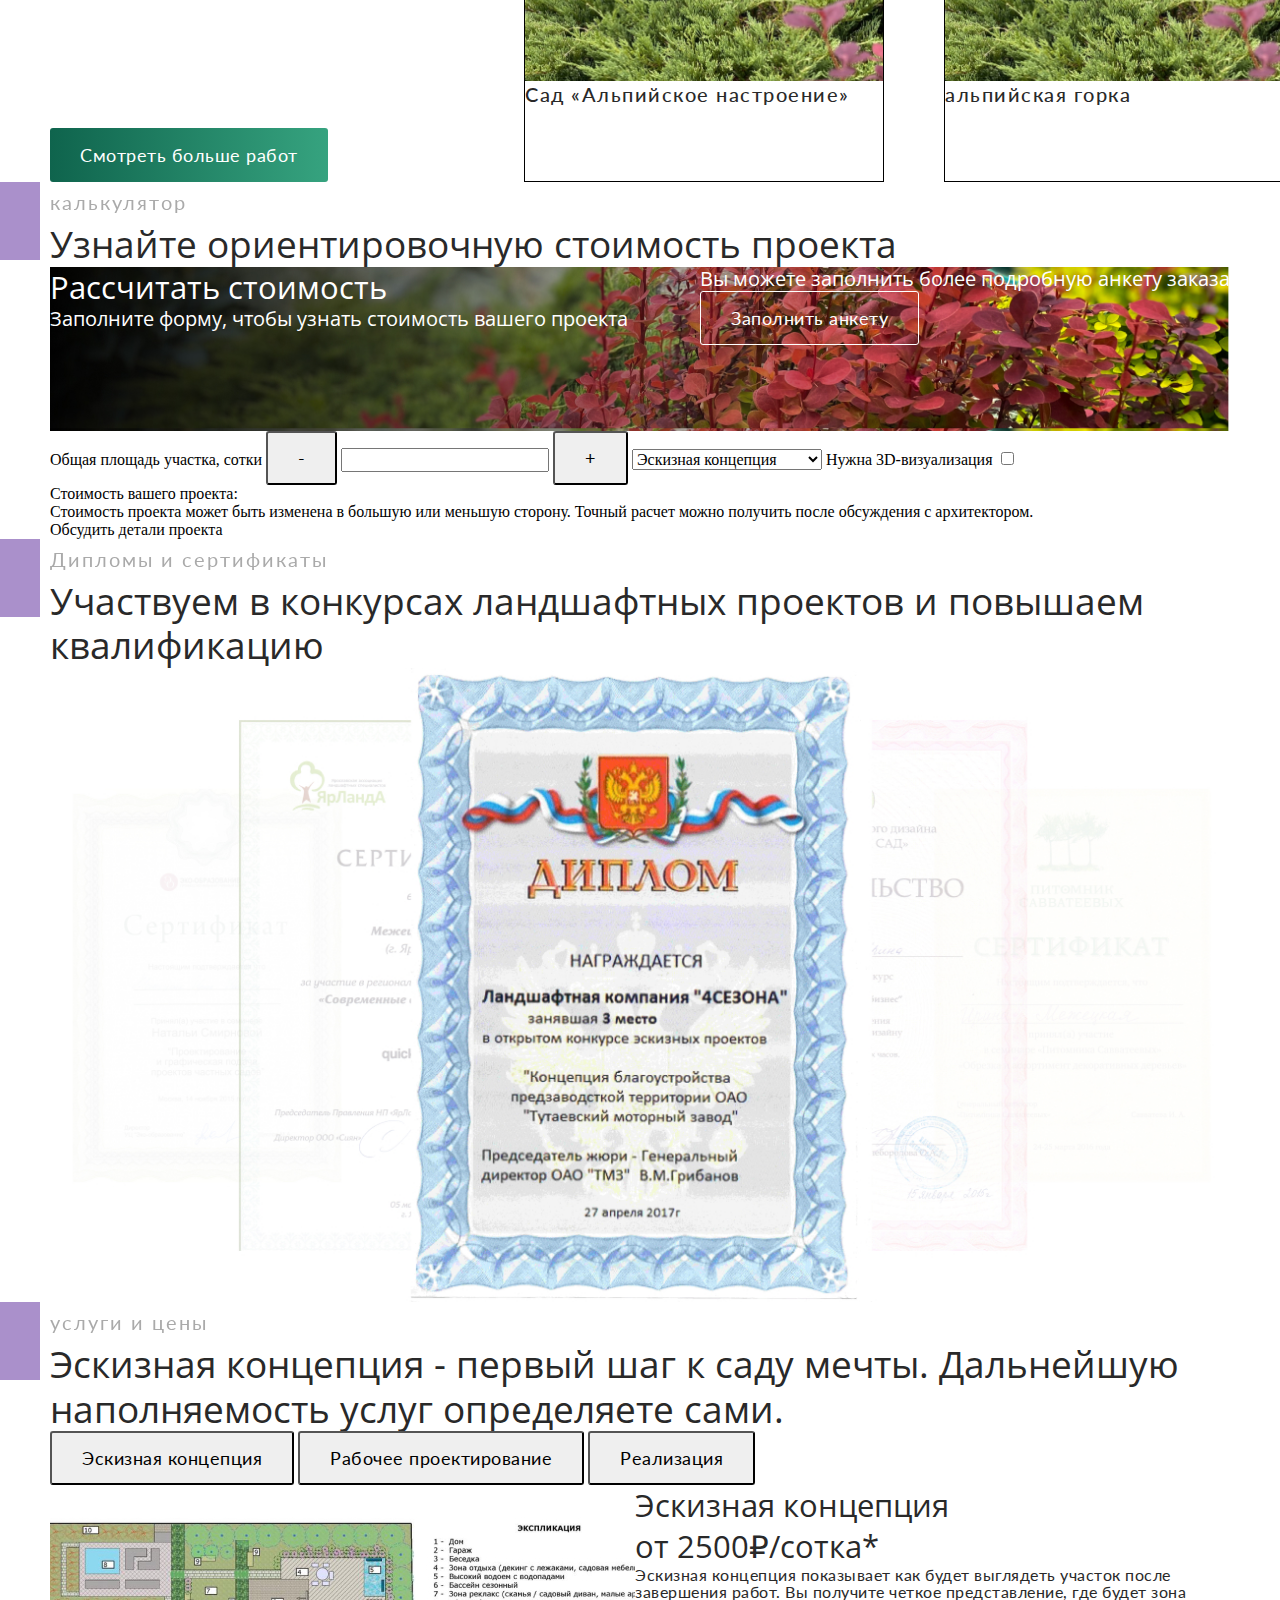
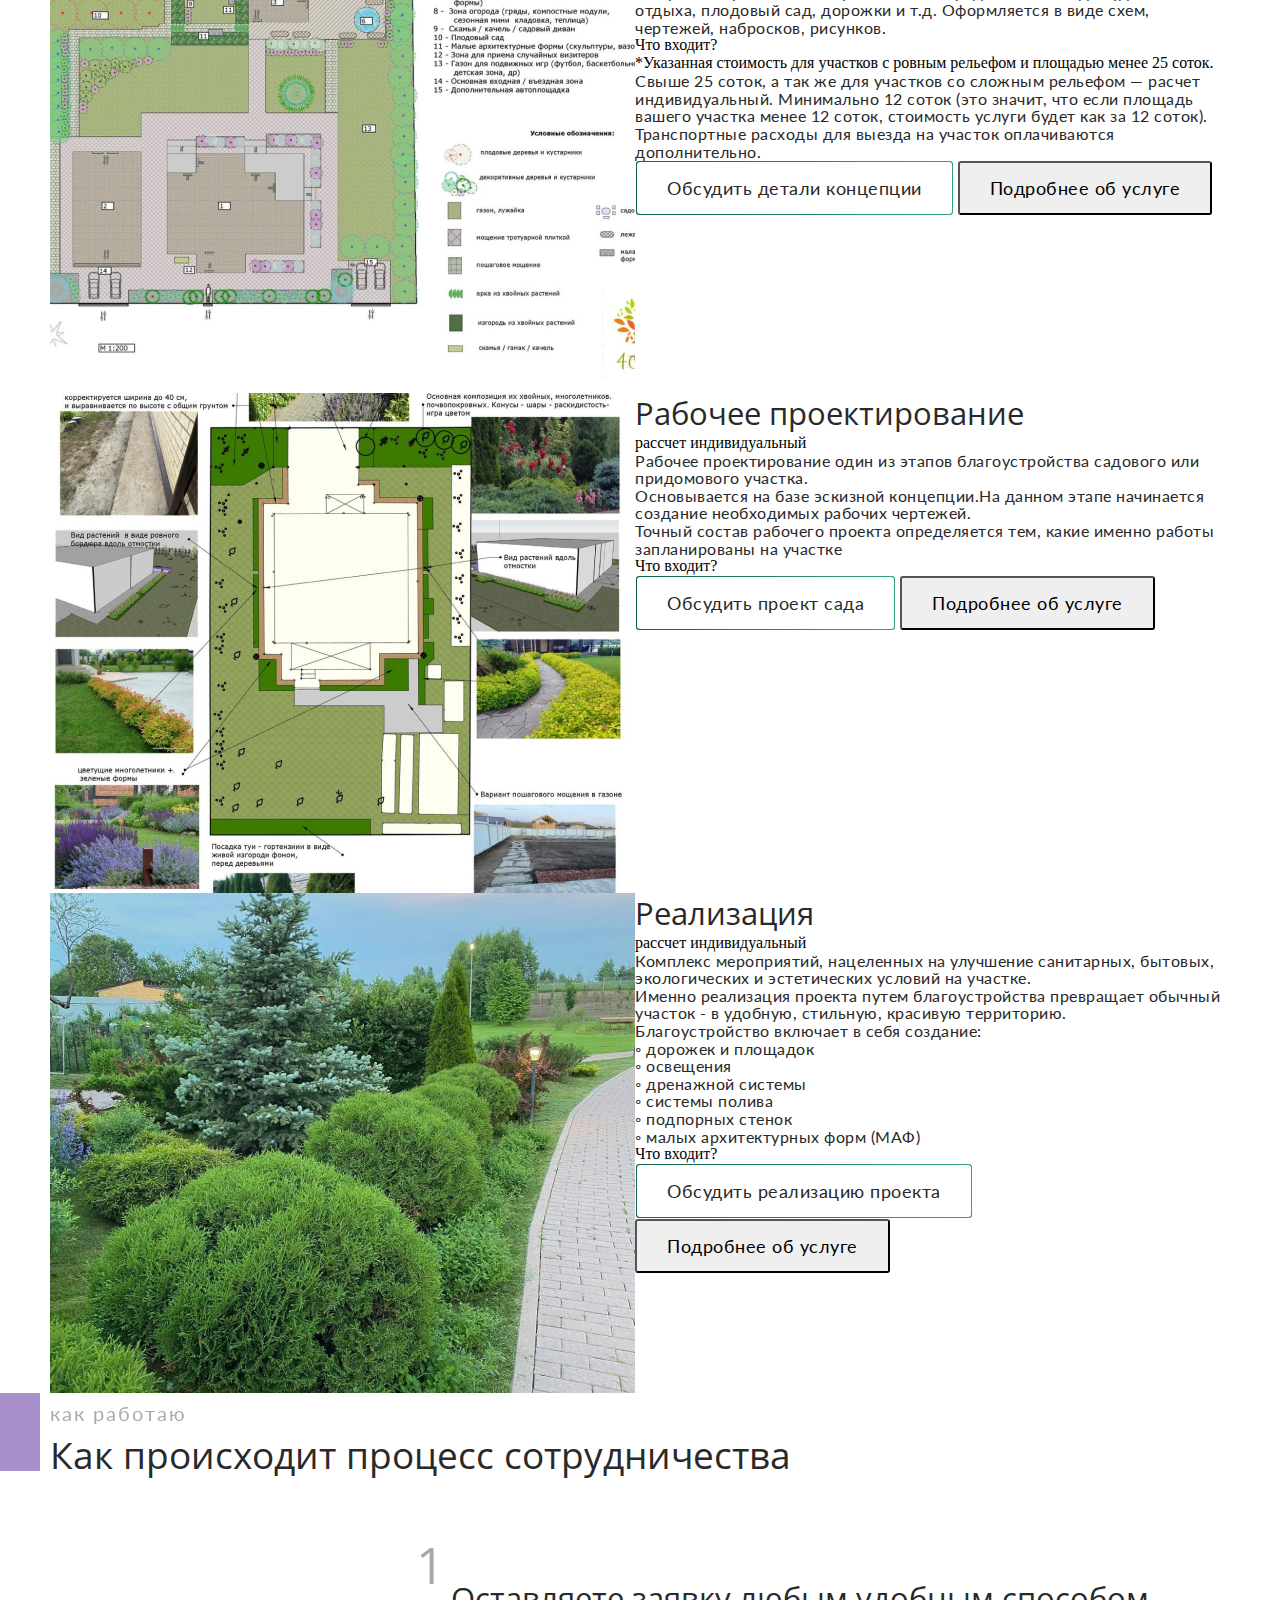
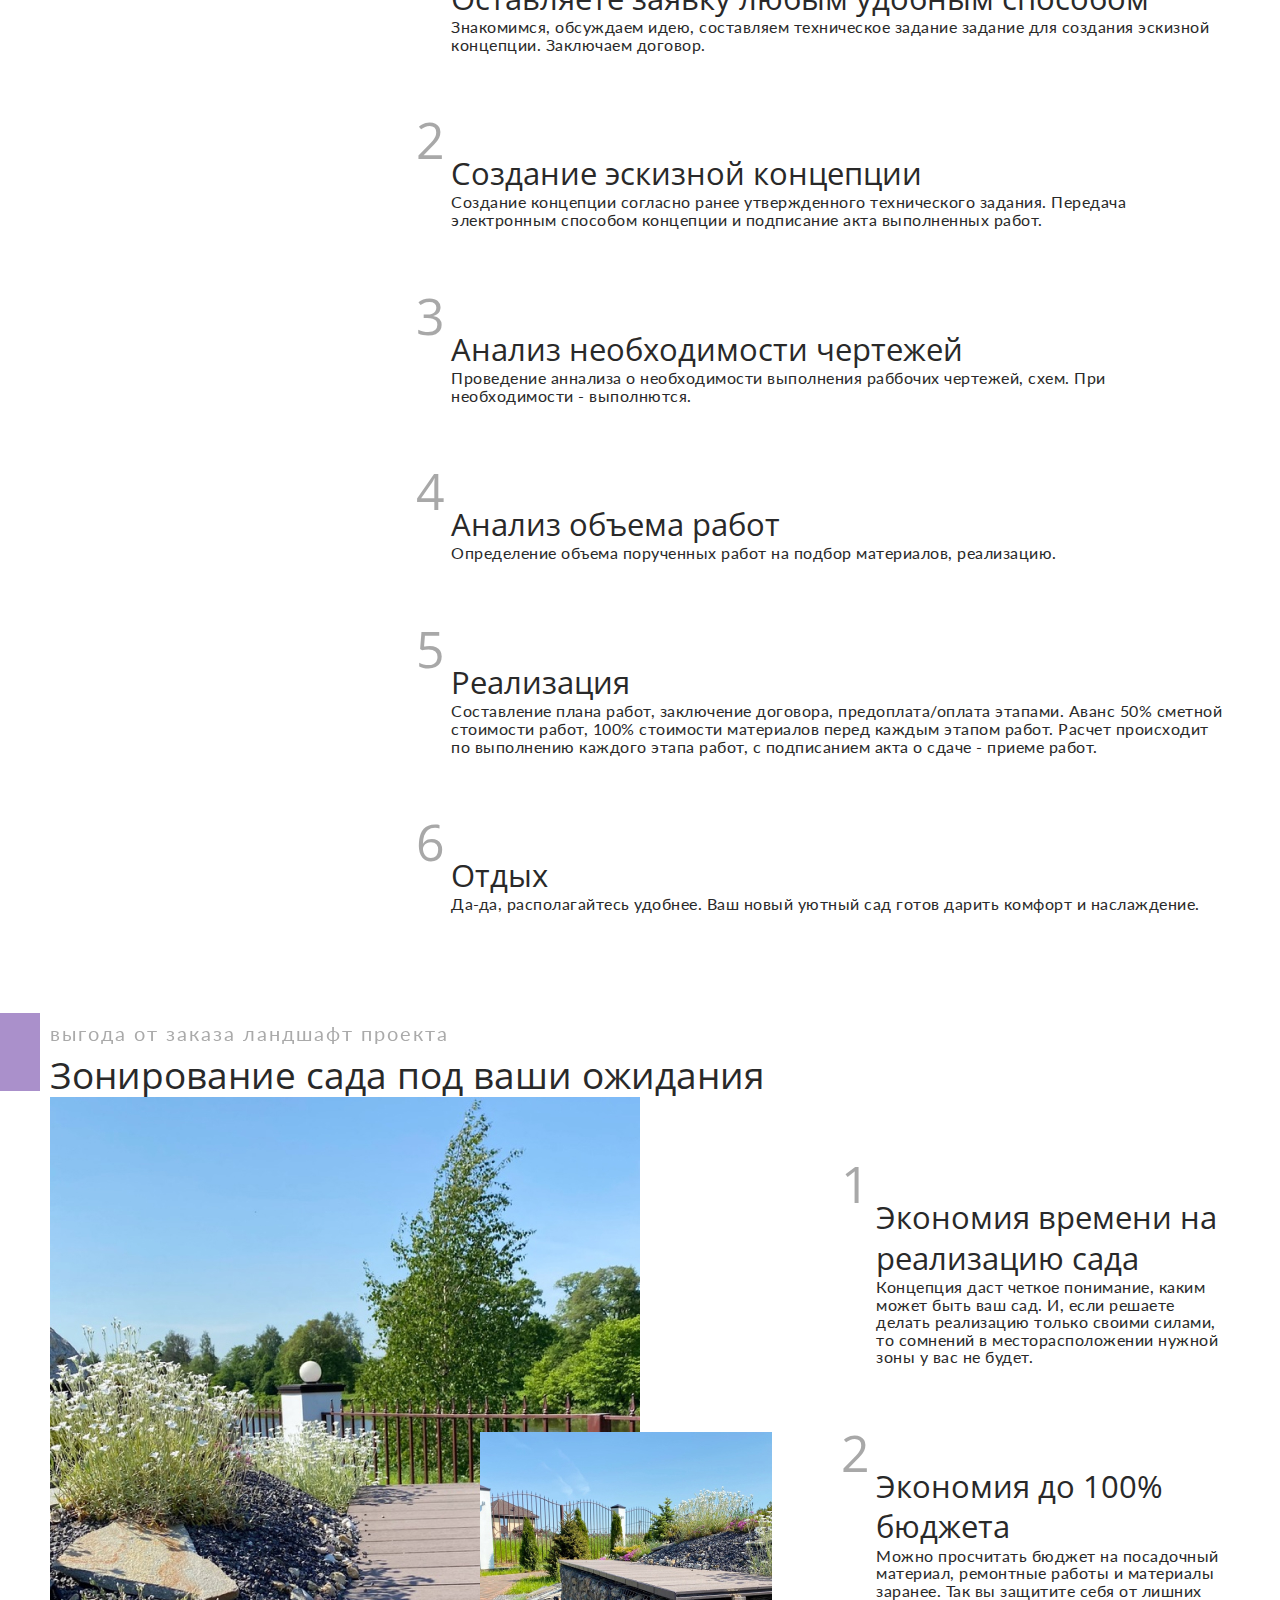
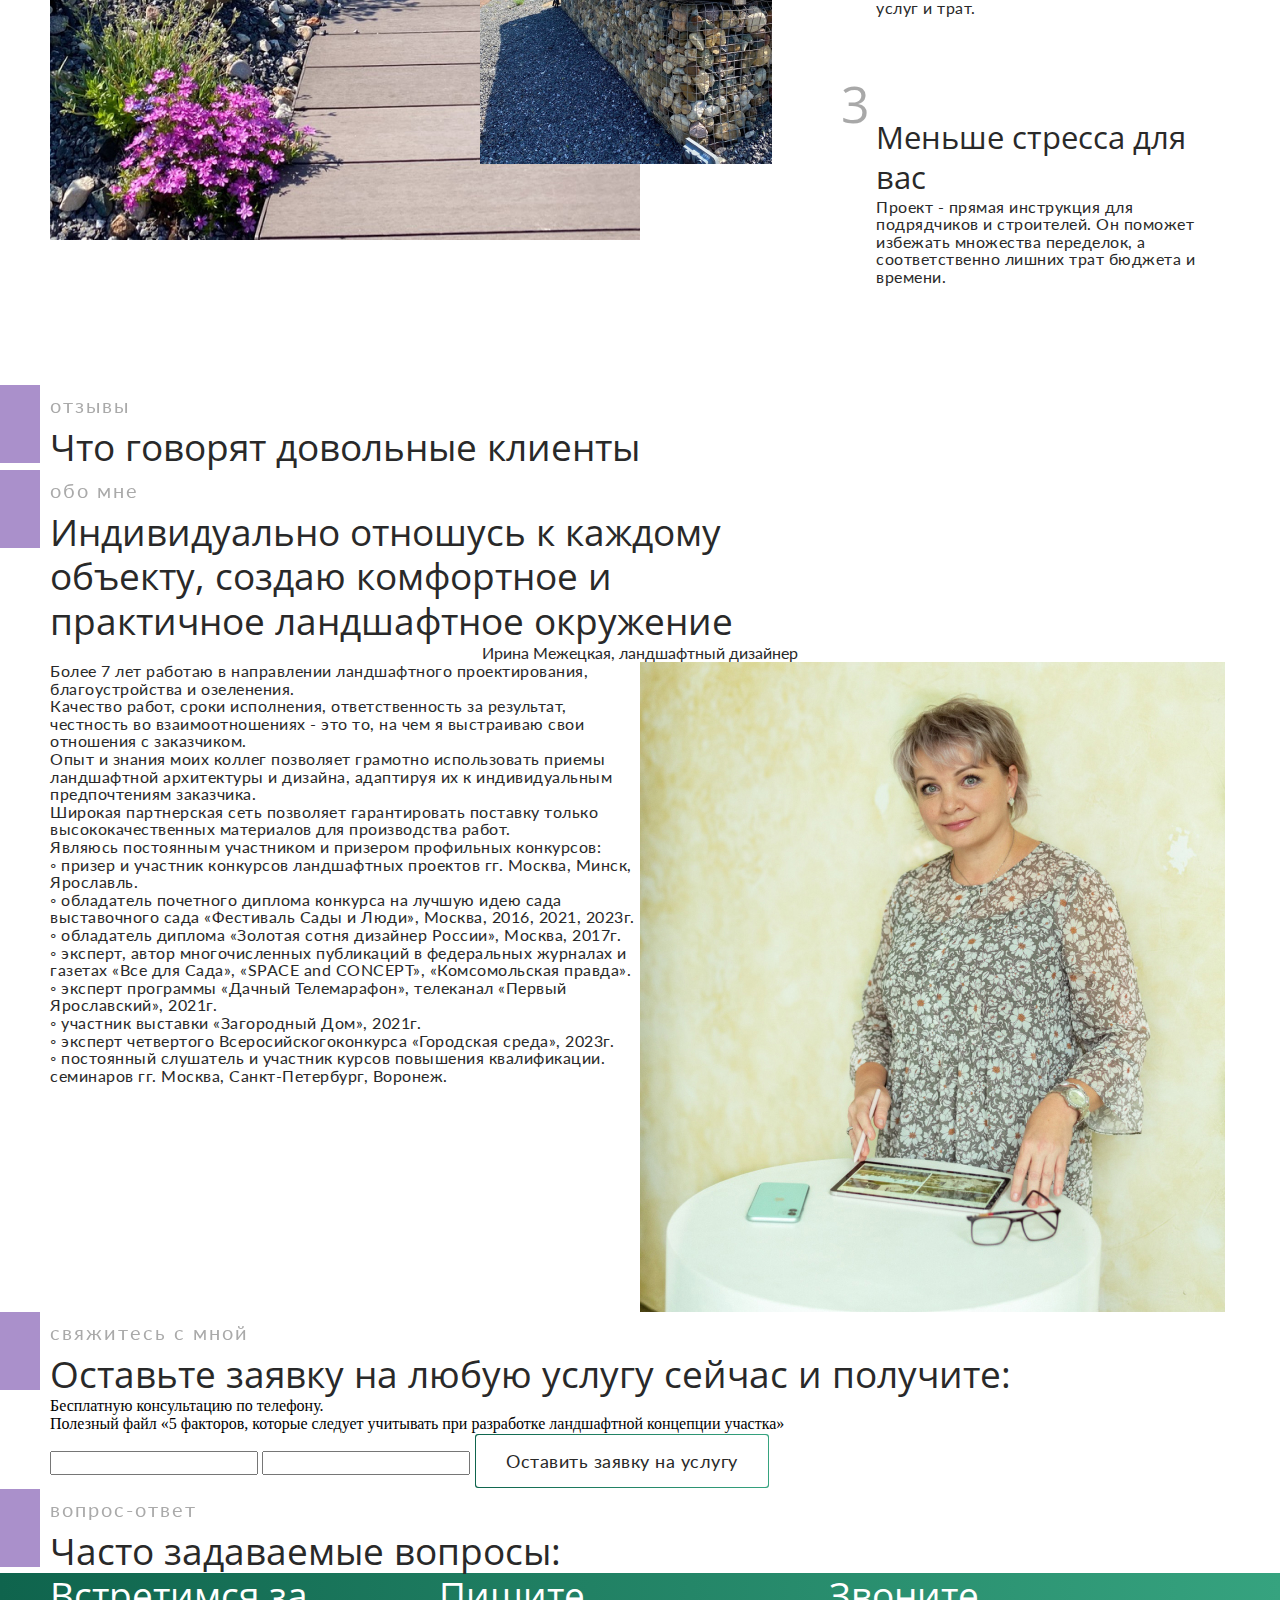
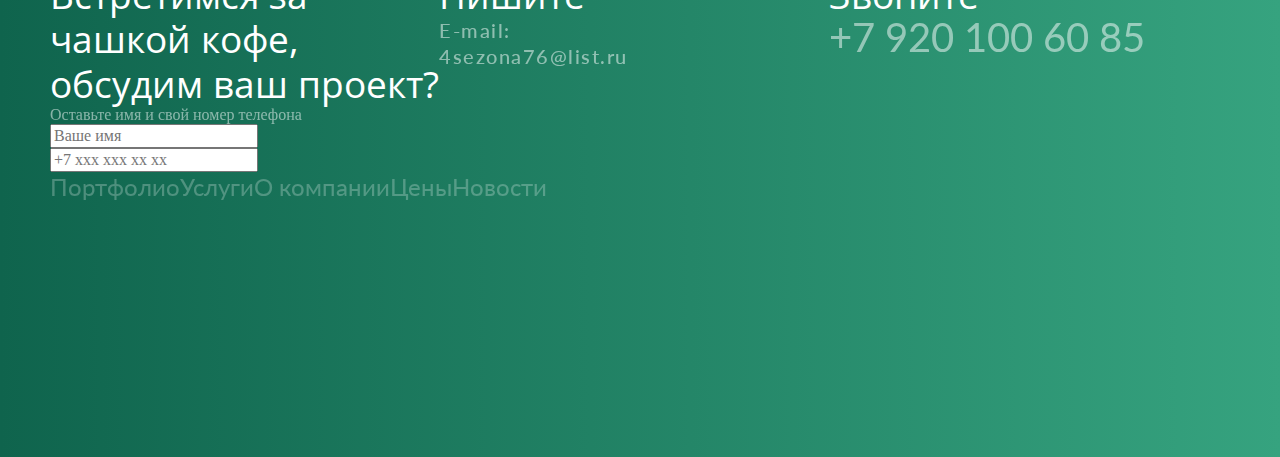
==== commit eb62eb98: "fix: menu of mainpage" ====
--- a/index.html
+++ b/index.html
@@ -43,10 +43,10 @@
                     <li class="nav-item"><a href="./pages/portfolio.html">Портфолио</a></li>
                     <li class="nav-item nav-item-service">
                         <p>Услуги</p>
-                        <ul class="nav-list-servis-list menu_20R ">
-                            <li class="nav-list-servis-itam"><a href="./pages/sketch.html" class="nav-list-servis-link">Эскизная концепция</a></li>
-                            <li class="nav-list-servis-itam"><a href="" class="nav-list-servis-link">Рабочее проектирование</a></li>
-                            <li class="nav-list-servis-itam"><a href="" class="nav-list-servis-link">Реализация</a></li>
+                        <ul class="nav-list-servis-list menu_20R">
+                            <li class="nav-list-servis-item"><a href="./pages/sketch.html" class="nav-list-servis-link">Эскизная концепция</a></li>
+                            <li class="nav-list-servis-item"><a href="./pages/design.html" class="nav-list-servis-link">Рабочее проектирование</a></li>
+                            <li class="nav-list-servis-item"><a href="" class="nav-list-servis-link">Реализация</a></li>
                         </ul> 
                     
                     </li>
--- a/styles.css
+++ b/styles.css
@@ -82,6 +82,13 @@
   letter-spacing: 0.5px;
 }
 
+.menu_20R {
+  font-family: "Lato", sans-serif;
+  font-size: 18px;
+  font-style: normal;
+  letter-spacing: 0px;
+}
+
 .descriptoin_20_R {
   font-family: "Lato", sans-serif;
   font-size: 20px;
@@ -155,7 +162,7 @@
   color: #545454;
 }
 
-.H1_70_R_W {
+.H1_70_R_B, .H1_70_R_W {
   font-size: 70px;
   letter-spacing: -0.5px;
   line-height: 130%;
@@ -197,6 +204,13 @@
   letter-spacing: 0.5px;
 }
 
+.menu_20R {
+  font-family: "Lato", sans-serif;
+  font-size: 18px;
+  font-style: normal;
+  letter-spacing: 0px;
+}
+
 .descriptoin_20_R {
   font-family: "Lato", sans-serif;
   font-size: 20px;
@@ -270,7 +284,7 @@
   color: #545454;
 }
 
-.H1_70_R_W {
+.H1_70_R_B, .H1_70_R_W {
   font-size: 70px;
   letter-spacing: -0.5px;
   line-height: 130%;
@@ -291,8 +305,6 @@
 .container {
   max-width: 1180px;
   margin: 0 auto;
-  border: 1px dotted red;
-  padding: 10px;
 }
 
 button {
@@ -301,6 +313,7 @@
   padding: 0 30px 0;
   height: 54px;
   border-radius: 3px;
+  cursor: pointer;
 }
 button .prev {
   border: none;
@@ -351,7 +364,6 @@
 
 .header a {
   color: #292929;
-  font-size: 28px;
 }
 .header a:hover {
   color: #0F644D;
@@ -390,6 +402,10 @@
   color: #FFFFFF;
 }
 
+.H1_70_R_B {
+  color: #292929;
+}
+
 .Numeric2_40 {
   color: #FFFFFF;
   opacity: 0.5;
@@ -430,6 +446,27 @@
   flex-direction: row;
   justify-content: space-between;
   width: 100%;
+}
+
+.nav-item-service {
+  position: relative;
+}
+
+.nav-list-servis-list {
+  display: none;
+  position: absolute;
+  background-color: white;
+  width: 220px;
+}
+.nav-list-servis-list .nav-list-servis-item {
+  opacity: 0.3;
+}
+.nav-list-servis-list .nav-list-servis-item:hover {
+  opacity: 1;
+}
+
+.nav-item-service:hover .nav-list-servis-list {
+  display: block;
 }
 
 .main-screen {
